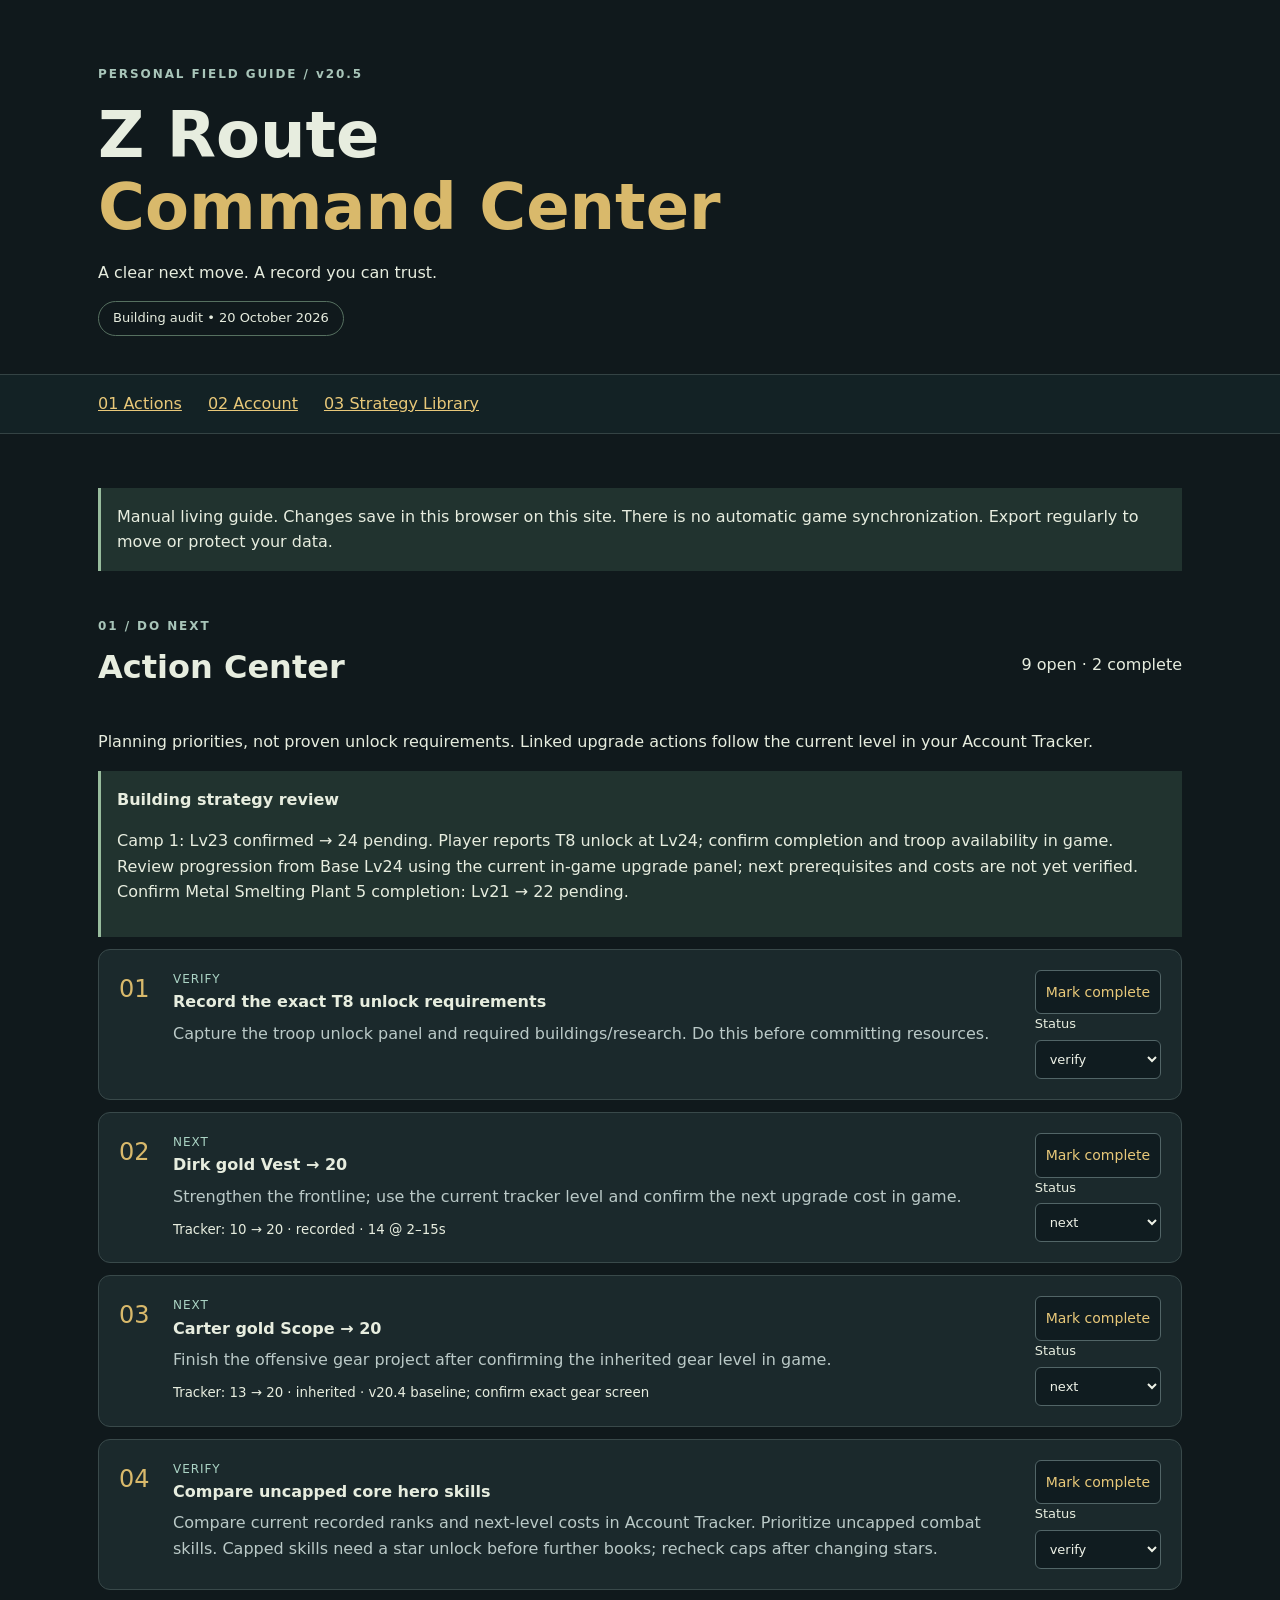
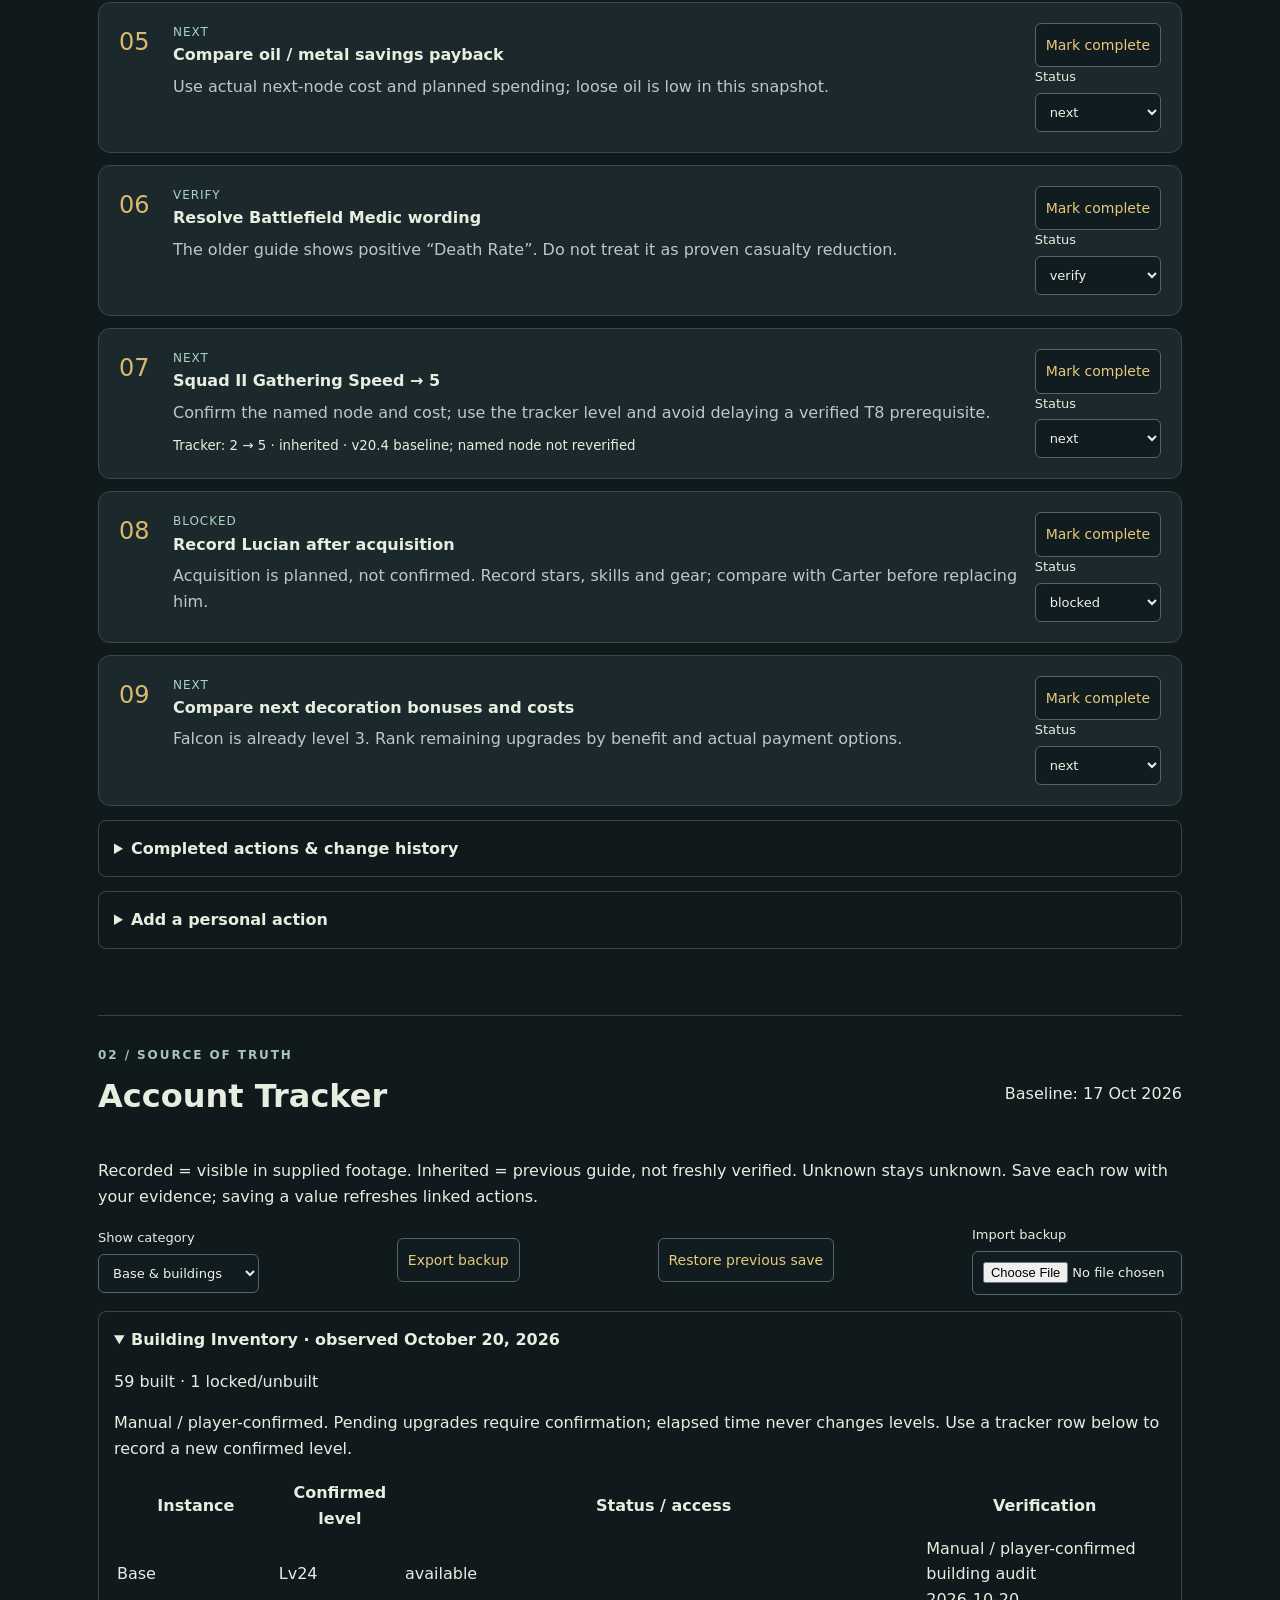
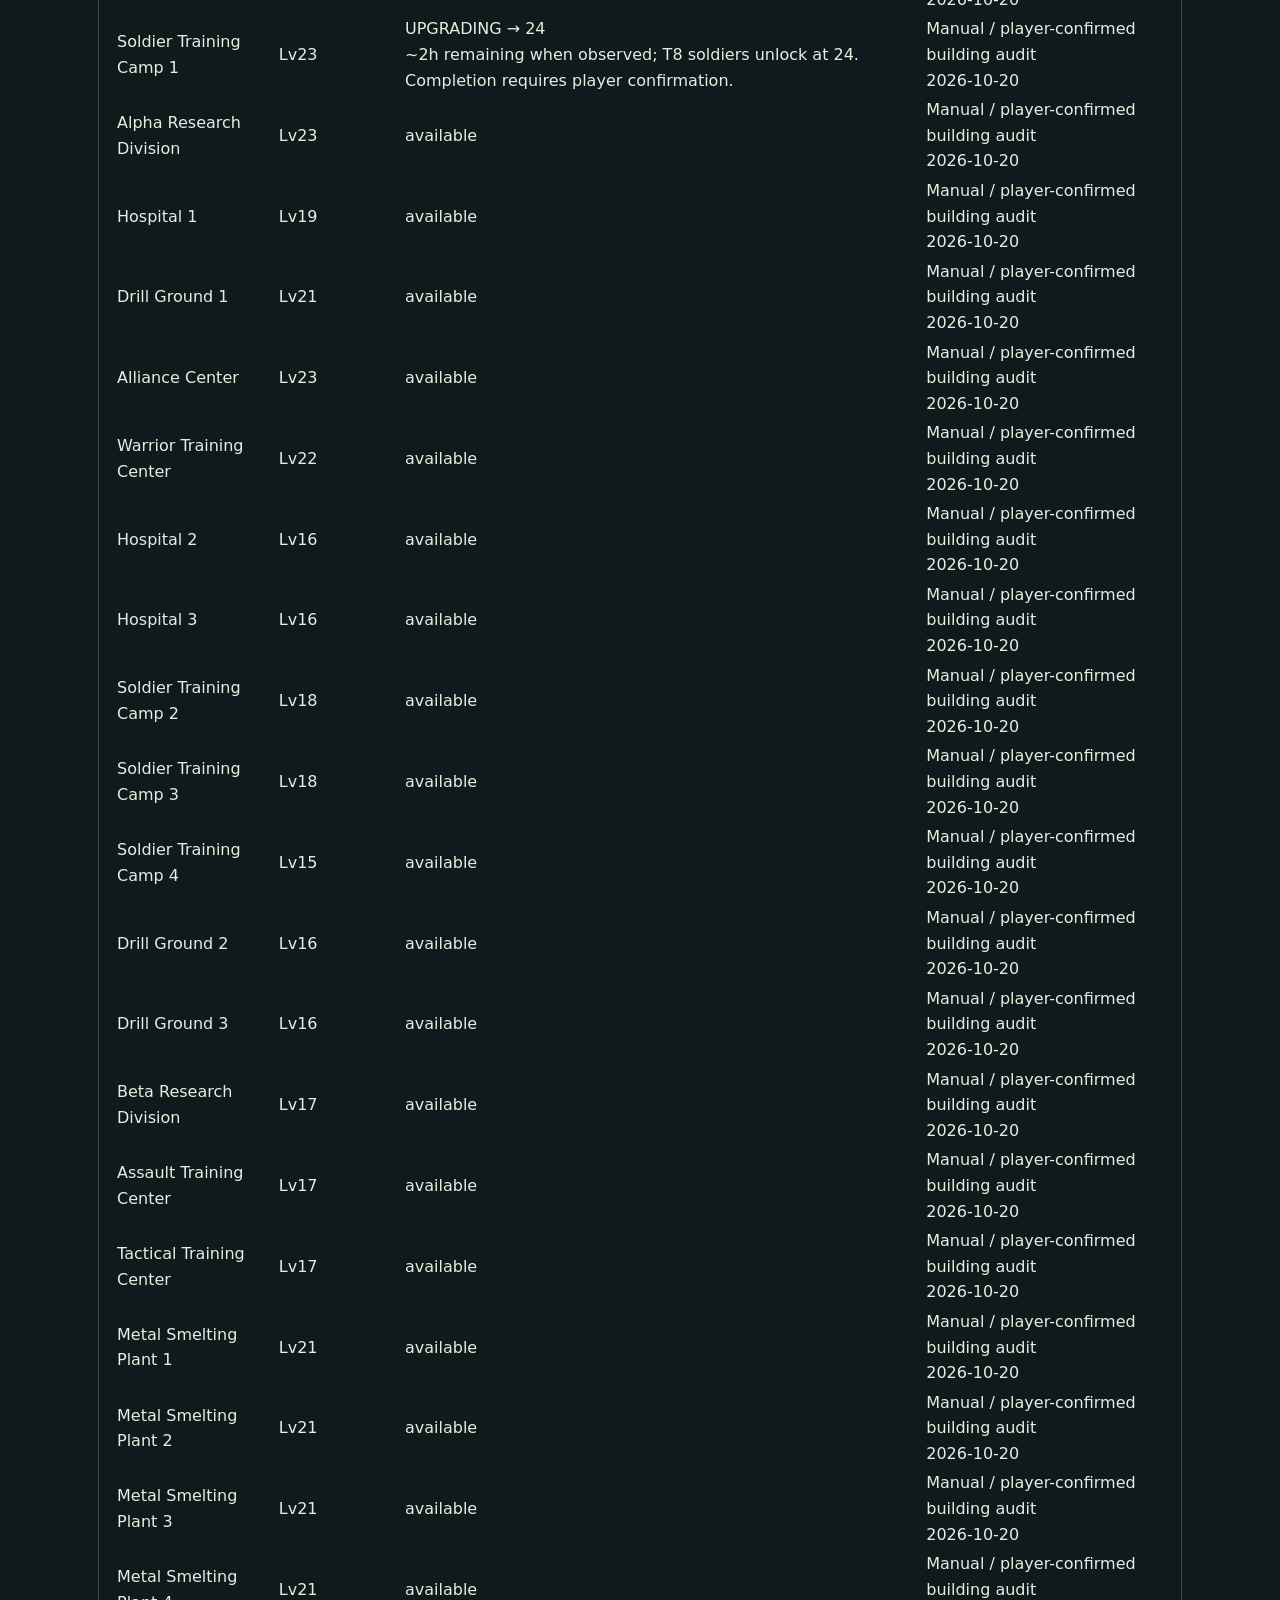
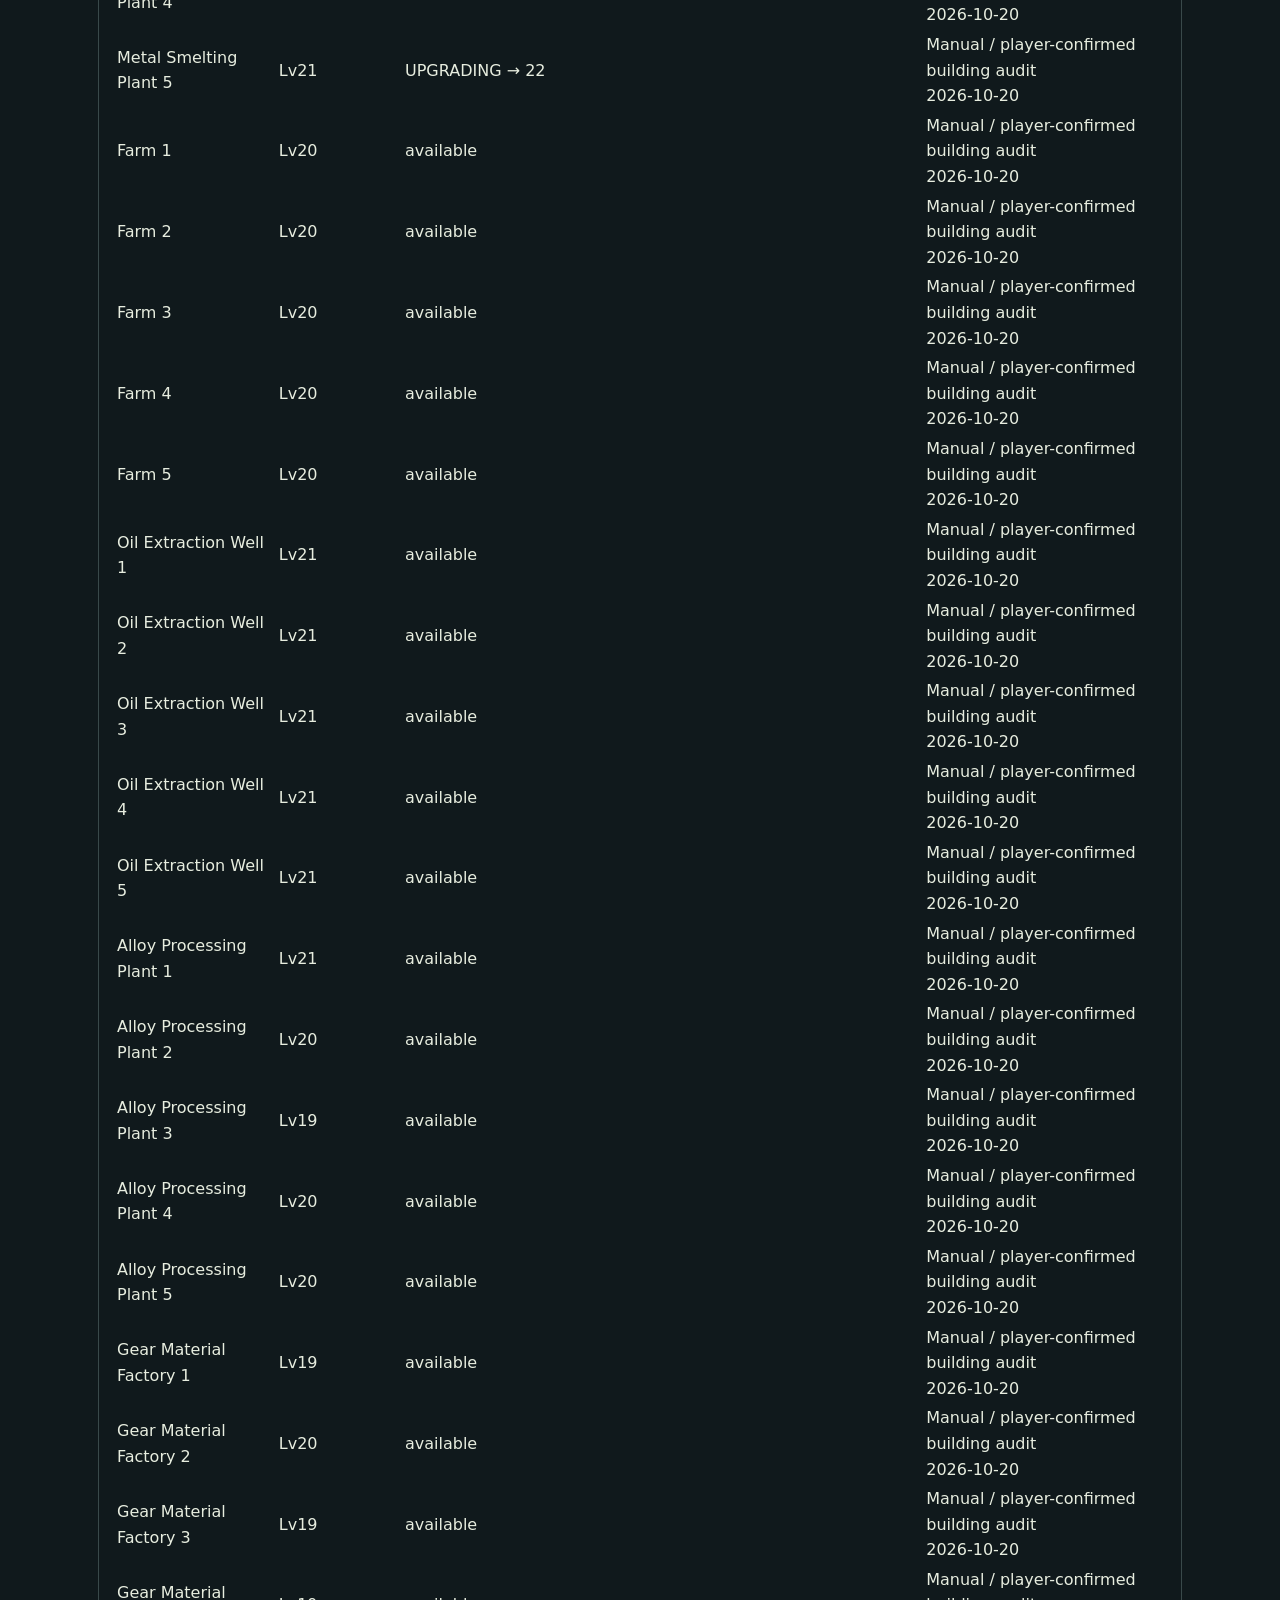
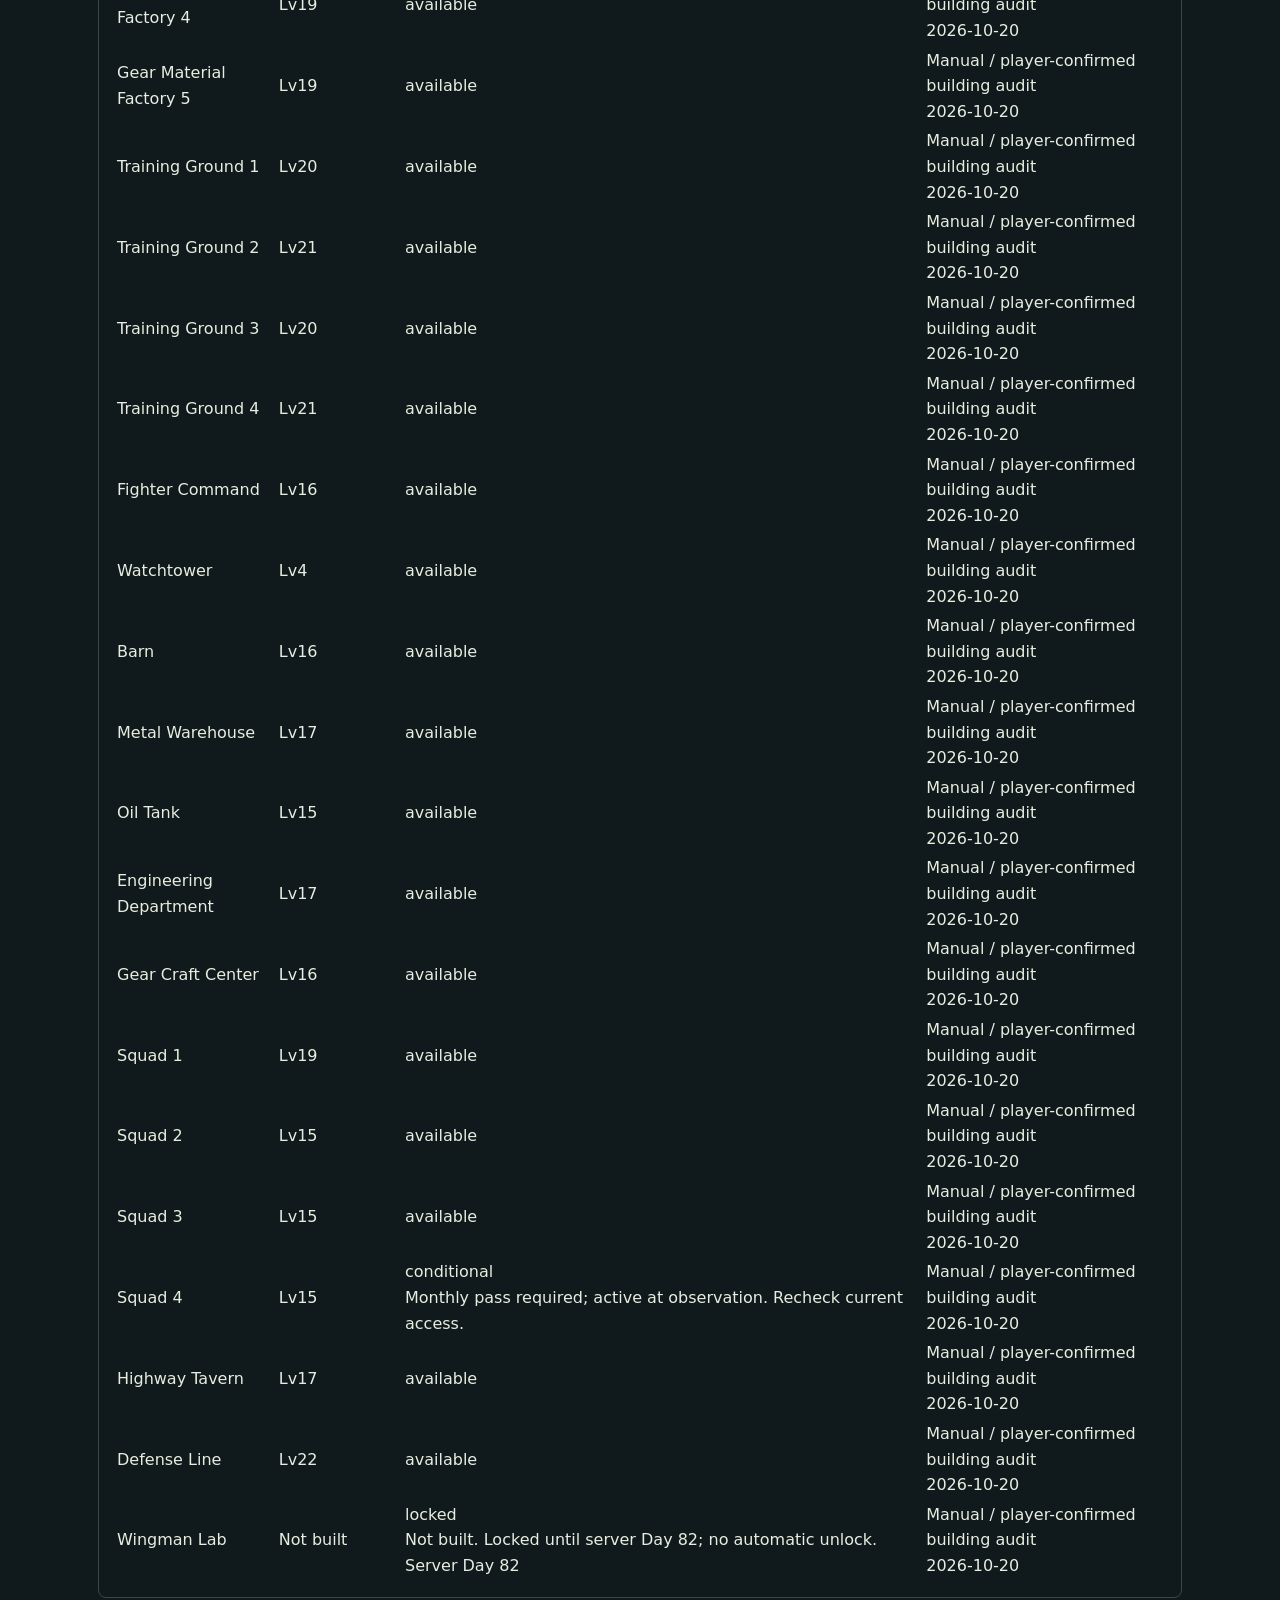
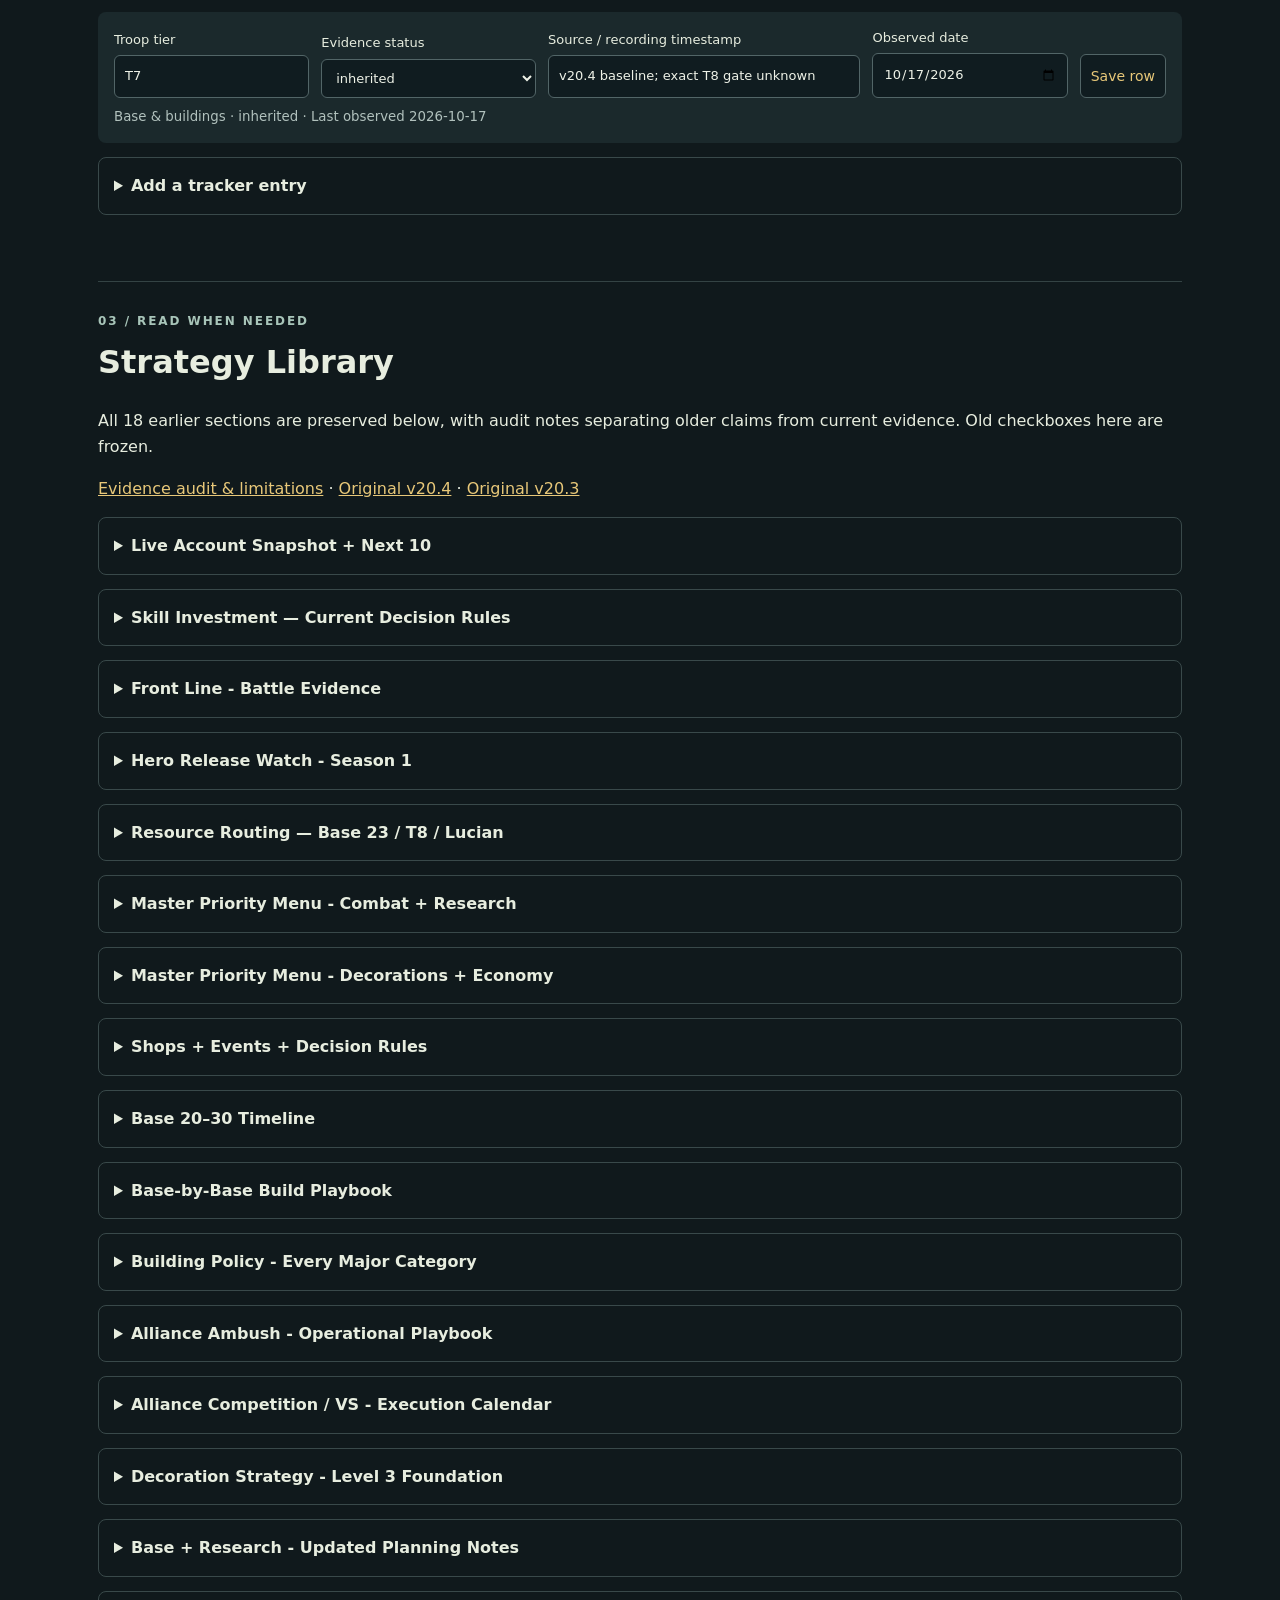
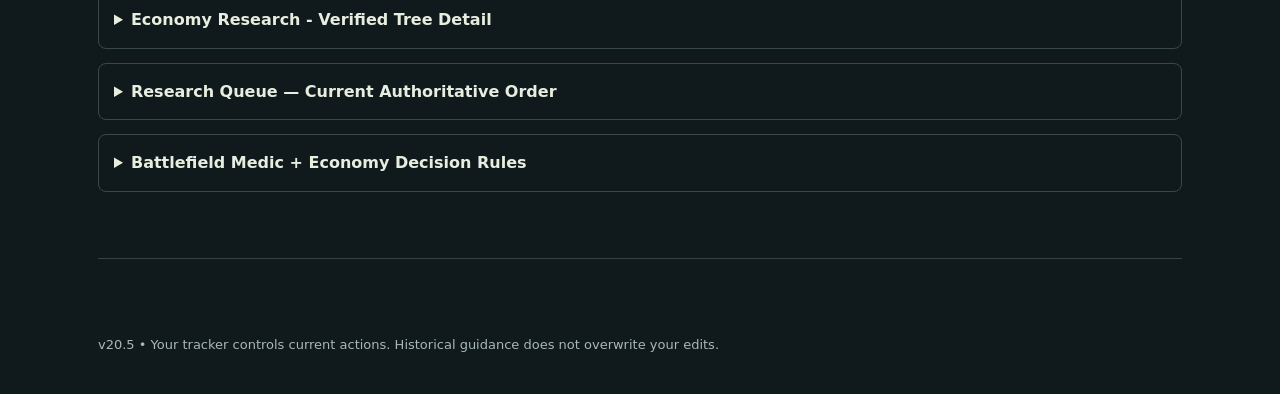
==== index.html @ 250006b6 "Update player-confirmed building inventory for October 20" ====
<!doctype html><html lang="en"><head><meta charset="utf-8"><meta name="viewport" content="width=device-width, initial-scale=1"><title>Z Route • Living Guide v20.5</title><link rel="stylesheet" href="style.css"><script defer src="seed.js"></script><script defer src="buildings.js"></script><script defer src="app.js"></script></head><body><header><div class="eyebrow">PERSONAL FIELD GUIDE / v20.5</div><h1>Z Route <span>Command Center</span></h1><p>A clear next move. A record you can trust.</p><div class="badge">Building audit • 20 October 2026</div></header><nav><a href="#actions">01 Actions</a><a href="#tracker">02 Account</a><a href="#library">03 Strategy Library</a></nav><main><p class="notice">Manual living guide. Changes save in this browser on this site. There is no automatic game synchronization. Export regularly to move or protect your data.</p><p id="storageMessage" role="status"></p><section id="actions"><div class="section-head"><div><div class="eyebrow">01 / DO NEXT</div><h2>Action Center</h2></div><span id="counts"></span></div><p>Planning priorities, not proven unlock requirements. Linked upgrade actions follow the current level in your Account Tracker.</p><div id="buildingReviews" class="notice"></div><div id="actionList"></div><details><summary>Completed actions & change history</summary><div id="completed"></div><ol id="history"></ol></details><details><summary>Add a personal action</summary><form id="addTask"><label>Action <input name="title" required maxlength="160"></label><label>Why / next step <input name="why" required maxlength="800"></label><button>Add action</button></form></details></section><section id="tracker"><div class="section-head"><div><div class="eyebrow">02 / SOURCE OF TRUTH</div><h2>Account Tracker</h2></div><span id="lastSaved"></span></div><p>Recorded = visible in supplied footage. Inherited = previous guide, not freshly verified. Unknown stays unknown. Save each row with your evidence; saving a value refreshes linked actions.</p><div class="toolbar"><label>Show category <select id="groupFilter"><option selected>Base &amp; buildings</option><option value="">All categories</option></select></label><button id="export">Export backup</button><button id="undo">Restore previous save</button><label class="file">Import backup<input id="import" type="file" accept="application/json,.json"></label></div><p id="transferMessage" role="status"></p><div id="importPreview" hidden></div><details open><summary>Building Inventory · observed October 20, 2026</summary><p id="buildingCount"></p><p>Manual / player-confirmed. Pending upgrades require confirmation; elapsed time never changes levels. Use a tracker row below to record a new confirmed level.</p><div style="overflow-x:auto"><table><thead><tr><th>Instance</th><th>Confirmed level</th><th>Status / access</th><th>Verification</th></tr></thead><tbody id="buildingRows"></tbody></table></div></details><div id="fields"></div><details><summary>Add a tracker entry</summary><form id="addField"><label>Name<input name="label" required maxlength="160"></label><label>Category<input name="group" required maxlength="80"></label><label>Value<input name="value" required maxlength="500"></label><label>Evidence<input name="source" required maxlength="500"></label><button>Add entry</button></form></details></section><section id="library"><div class="eyebrow">03 / READ WHEN NEEDED</div><h2>Strategy Library</h2><p>All 18 earlier sections are preserved below, with audit notes separating older claims from current evidence. Old checkboxes here are frozen.</p><p><a href="AUDIT.md">Evidence audit & limitations</a> · <a href="index_v20_4.html">Original v20.4</a> · <a href="index_v20_3.html">Original v20.3</a></p><details id="c1"><summary>Live Account Snapshot + Next 10</summary><p class="audit"><b>v20.5 audit:</b> Replace duplicated account values and Top 10 with the tracker and derived action queue above. Inherited values are labeled separately from footage.</p><div class="historical"><p><b>Historical v20.4 content — frozen reference. Current actions and account values above take precedence.</b></p><h2><span class="ico" style="--ic:#55A9E3">A</span><span>Live Account Snapshot + Next 10</span></h2><p class="subtitle">Personal account — October 17, 2026. This is the current authoritative action queue; older reference sections remain available below.</p>
<div class="fresh"><h3>Current strategy</h3><p><strong>Primary objective:</strong> move from Base 23 / T7 toward T8 efficiently, without sacrificing frontline strength or draining oil on low-return upgrades. <strong>Lucian:</strong> acquisition planned; do not assume he replaces Carter until tested.</p><p><span class="state">✓ Account-confirmed</span>   <span class="state wait">◇ Strategic target</span>   <span class="state check">? Verify in game</span></p></div>
<table class="v204-table"><tr><th>Area</th><th>Current baseline</th></tr><tr><td>Base / troops</td><td>Base 23 • T7, T8 target</td></tr><tr><td>Buildings</td><td>Soldier Camp 21 → 22 underway • Alpha 22 → 23 next • Alliance 22 • Warrior 22 • Hospital 16</td></tr><tr><td>Formation</td><td>Front: Arnold + Dirk • Rear: Nora + Carter + Monroe</td></tr><tr><td>Squad 1</td><td>7,915,488 displayed power in formation recording (not a fixed combat outcome)</td></tr><tr><td>Research</td><td>Economy 93% • Squad I 96% • Squad II 10% • Super Soldiers 7% (recording snapshots)</td></tr><tr><td>Scarcity</td><td>Oil comparatively low in inventory recording; unopened packs not counted</td></tr></table>
<h3>Top 10 — active action checklist</h3><p class="small-note">Check items as you complete them. Your checkmarks are saved in this browser. These are planning priorities, not proven game requirements.</p><ul class="tasklist"><li><label><input data-task="v204-1" type="checkbox"/><strong>Finish Soldier Training Camp 21 → 22</strong></label><span class="desc">Already in progress. Then inspect its T8 troop unlock panel; record exact Base, building, and research requirements before committing RSS.</span></li><li><label><input data-task="v204-2" type="checkbox"/><strong>Verify and map the T8 unlock path</strong></label><span class="desc">T7 currently. Do not assume a required camp or Base level until confirmed in-game. Prioritize mandatory prerequisites over optional buildings.</span></li><li><label><input data-task="v204-3" type="checkbox"/><strong>Alpha Research Division 22 → 23</strong></label><span class="desc">Your next stated building target. Confirm whether this is a Base 24 gate or primarily research capacity.</span></li><li><label><input data-task="v204-4" type="checkbox"/><strong>Finish Dirk’s gold Vest 10 → 20</strong></label><span class="desc">Last screenshot: Vest 10, Helmet 20. Confirm current Vest level before spending.</span></li><li><label><input data-task="v204-5" type="checkbox"/><strong>Carter’s gold Scope 13 → 20</strong></label><span class="desc">Rifle 20 is complete. Seven Scope levels remain as of your latest update.</span></li><li><label><input data-task="v204-6" type="checkbox"/><strong>Target oil and metal cost reductions with positive payback</strong></label><span class="desc">Compare the exact next-node costs and projected savings across your planned buildings and research. Oil was the lowest loose-resource balance in the recent recording.</span></li><li><label><input data-task="v204-7" type="checkbox"/><strong>Advance Battlefield Medic</strong></label><span class="desc">Check actual reduction in deaths and prerequisites; coordinate with Hospital 16 capacity and healing supplies.</span></li><li><label><input data-task="v204-8" type="checkbox"/><strong>Squad II Gathering Speed 2/5 → 5/5</strong></label><span class="desc">Three remaining levels. Use a spare research slot if it does not delay a critical T8 prerequisite.</span></li><li><label><input data-task="v204-9" type="checkbox"/><strong>Develop Lucian after acquisition</strong></label><span class="desc">Acquire Lucian, record star level/skills/gear, test versus Carter before replacing a proven Squad 1 hero. Reserve premium offensive gear materials until evaluated.</span></li><li><label><input data-task="v204-10" type="checkbox"/><strong>Continue Soldier / Super Soldiers and Warrior Hero research</strong></label><span class="desc">Focus on combat-value nodes with clear benefits; Squad I is approximately 96% complete and Super Soldiers approximately 7% per recording.</span></li></ul><h3>Completed milestones — removed from active queue</h3><p>✓ Nora gold Rifle 20 + Scope 20. ✓ Carter gold Rifle 20. ✓ Arnold gold Helmet 20 + Vest 20. ✓ Monroe gold Rifle 30 + Scope 20. ✓ Dirk gold Helmet 20. ✓ Wasteland Falcon decoration level 3. ✓ Vince acquired. ✓ Primary five-hero formation confirmed.</p><p class="small-note">Outstanding verification: Dirk's current Vest level; exact T8 prerequisites; Lucian acquisition details; whether new hero/skill screens change spending priorities.</p></div></details><details id="c2"><summary>Skill Investment — Current Decision Rules</summary><p class="audit"><b>v20.5 audit:</b> 20 @ 0–20s confirms Arnold Shotgun 16/20, Field Support 18/20, Shield 20/20 capped; Monroe auto attack 13/20, Reinforcement 20/20 capped, Scout 11/20. Dirk skills 10/10 capped; Carter shown skills capped. Nora Crossbow 19/30 in 15 @ 38s. Untranscribed ranks remain unknown.</p><div class="historical"><p><b>Historical v20.4 content — frozen reference. Current actions and account values above take precedence.</b></p><h2><span class="ico" style="--ic:#E5B64C">S</span><span>Skill Investment — Current Decision Rules</span></h2><p class="subtitle">Prioritize verified high-impact skills; no fabricated skill-book budgets.</p><div class="fresh"><h3>Recommended order of evaluation</h3><p><strong>1. Arnold protection:</strong> check Field Support and Tactical Shield levels and their actual next-rank benefits. <strong>2. Monroe damage:</strong> compare Strong Reinforcement with auto-attack rank benefits. <strong>3. Nora:</strong> prioritize combat-relevant skills, not conditional gathering-only effects for PvP. <strong>4. Dirk and Carter:</strong> avoid spending on skills capped by current star levels. <strong>5. Lucian:</strong> defer significant books until acquisition and skill unlocks are known.</p></div><p><span class="state check">? Verify</span> Exact current ranks of all four skills on each hero. Previous skill queue values may be stale. If a skill says max level reached, do not keep it on the spending list.</p></div></details><details id="c3"><summary>Front Line - Battle Evidence</summary><p class="audit"><b>v20.5 audit:</b> 17 contains multiple reports and different opponents. Preserve historical damage totals as examples only; five matching types show +20% HP/ATK/DEF in report 17 @ 18s.</p><div class="historical"><p><b>Historical v20.4 content — frozen reference. Current actions and account values above take precedence.</b></p><h2><span class="ico" style="--ic:#E6655D">B</span><span>Front Line - Battle Evidence</span></h2><p class="legacy"><strong>Reference / historical planning:</strong> This section is retained from v20.3 for context. Any old levels, Top 10 ranks, shard routes, dates or costs are superseded by the v20.4 Account Snapshot and Resource Routing above. Verify mechanics and costs in game before spending.</p><p class="subtitle">Actual battle performance beats displayed hero power or rarity.</p><div class="cards"><div class="card" style="--accent:#E6655D"><h3>Monroe</h3><p>1.5M dealt / 87.5K taken. Second carry; now leading damage with the heaviest offensive UR gear.</p></div><div class="card" style="--accent:#E6655D"><h3>Nora</h3><p>1.2M dealt / 56.1K taken. Proven carry; exceptional output relative to lower gear investment.</p></div><div class="card" style="--accent:#E6655D"><h3>Arnold</h3><p>560K dealt / 432K taken. Locked defensive core; strong damage while protecting the squad.</p></div><div class="card" style="--accent:#E6655D"><h3>Carter</h3><p>425K dealt / 176K taken. Useful support + credible back-row output. Keep him; 4 star remains worthwhile.</p></div><div class="card" style="--accent:#E6655D"><h3>Dirk</h3><p>301K dealt / 507K taken. Most damage absorbed. Judge him as tank/team-defense, not DPS.</p></div></div><div class="callout"><strong>Confirmed lineup mechanic:</strong> 5 heroes of the same type = +20% HP, ATK and DEF in battle. A non-Warrior replacement must beat the outgoing hero AND compensate for losing the full five-type bonus.</div><div class="cards"><div class="card" style="--accent:#E6655D"><h3>Arnold - LOCKED</h3><p>Primary tank + team mitigation + meaningful damage.</p></div><div class="card" style="--accent:#E6655D"><h3>Nora - LOCKED</h3><p>Carry. Keep SSR shards flowing to 5 star.</p></div><div class="card" style="--accent:#E6655D"><h3>Monroe - LOCKED</h3><p>Second carry. First UR 4-star target.</p></div><div class="card" style="--accent:#E6655D"><h3>Carter - KEEP</h3><p>Support/amplifier with enough personal output to justify his slot.</p></div><div class="card" style="--accent:#E6655D"><h3>Dirk - KEEP / FUTURE TEST SLOT</h3><p>Most replaceable eventually, but latest report proves his tank role is real.</p></div></div></div></details><details id="c4"><summary>Hero Release Watch - Season 1</summary><p class="audit"><b>v20.5 audit:</b> Vince is acquired (14 @ 29s). Lucian acquisition and Monument mappings are not confirmed by these recordings; retain release dates as historical planning.</p><div class="historical"><p><b>Historical v20.4 content — frozen reference. Current actions and account values above take precedence.</b></p><h2><span class="ico" style="--ic:#9368C9">H</span><span>Hero Release Watch - Season 1</span></h2><p class="legacy"><strong>Reference / historical planning:</strong> This section is retained from v20.3 for context. Any old levels, Top 10 ranks, shard routes, dates or costs are superseded by the v20.4 Account Snapshot and Resource Routing above. Verify mechanics and costs in game before spending.</p><p class="subtitle">Confirmed information separated from event labels not yet mapped to hero names.</p><div class="cards"><div class="card" style="--accent:#9368C9"><h3>Vince / Iron General</h3><p>UR / Assault / frontline tank. Heavy Machine Gun max 412.55% ATK Physical DMG, CD 1.45s. Glaring Taunt: taunts 4 front-row enemies and reduces ATK by 16.8% for 8s. Mountain Ranger: incoming damage -30.3%. Doomsday Judgment: +20% ATK/DEF/HP and +10% skill cooldown speed.</p></div><div class="card" style="--accent:#9368C9"><h3>Verdict</h3><p>Strong hero, poor current fit. PASS on universal UR shards because Assault breaks the 5-Warrior bonus.</p></div></div><h3 class="bar">Release watch</h3><div class="cards"><div class="card" style="--accent:#9368C9"><h3>Oct 18 / Day 57 - Lightning Vanguard</h3><p>Hero mapping not confirmed. Do not infer class/type from the Monument name.</p></div><div class="card" style="--accent:#9368C9"><h3>Oct 25 / Day 64 - Glory Warrior</h3><p>Hero mapping not confirmed. Earlier assumption that the name means Warrior is withdrawn.</p></div><div class="card" style="--accent:#9368C9"><h3>Nov 1 / Day 71 - Wild Phantom</h3><p>Hero mapping not confirmed.</p></div><div class="card" style="--accent:#9368C9"><h3>Nov 12 / Day 82 - Upgrade Fighter</h3><p>Fighter-system milestone; preserve relevant premium Fighter resources.</p></div><div class="card" style="--accent:#9368C9"><h3>Nov 15 / Day 85 - Angel of Conviction</h3><p>Hero mapping not confirmed.</p></div><div class="card" style="--accent:#9368C9"><h3>Nov 29 / Day 99 - Nicole / Explosive Sweetheart</h3><p>Nicole is a known UR Assault backline DPS candidate; wait for in-game mapping confirmation.</p></div></div><div class="callout"><strong>Decision rule:</strong> Warrior candidate = compare directly with the current hero. Non-Warrior candidate = must be substantially better because replacing one Warrior sacrifices the confirmed +20% HP/ATK/DEF five-type bonus.</div></div></details><details id="c5"><summary>Resource Routing — Base 23 / T8 / Lucian</summary><p class="audit"><b>v20.5 audit:</b> Gear and resource state now lives in the tracker. Loose balances in 19 exclude packs. Dirk Vest 10 is visible in 14/15. Carter Scope 13 is inherited pending exact gear verification.</p><div class="historical"><p><b>Historical v20.4 content — frozen reference. Current actions and account values above take precedence.</b></p><h2><span class="ico" style="--ic:#58B879">R</span><span>Resource Routing — Base 23 / T8 / Lucian</span></h2><p class="subtitle">Protect scarce resources for unlocks and meaningful combat improvements.</p><ol class="priority"><li><div><strong>Construction RSS → mandatory T8 path</strong><p>Soldier Camp current upgrade, Alpha Research 23, and any verified Base 24 or T8 prerequisites. Confirm exact costs in-game.</p></div></li><li><div><strong>Research RSS → high-payback oil/metal savings and Battlefield Medic</strong><p>Use expected remaining upgrades to judge payback; don't max cost reductions solely for completion percentage.</p></div></li><li><div><strong>Gear upgrade materials → Dirk Vest and Carter Scope</strong><p>Finish existing gold equipment before new defensive crafting for Monroe. Nora 20/20 and Carter Rifle 20 are completed.</p></div></li><li><div><strong>New gold crafting / universal shards → preserve flexibility for Lucian</strong><p>Acquire and evaluate Lucian first. Don't automatically transfer gear or prioritize star ranks without actual skill and shard costs.</p></div></li><li><div><strong>Healing / training speedups → T8 transition and PvP readiness</strong><p>Hospital level 16 and Battlefield Medic are related but separate investments. Save flexible resource packs until a specific upgrade is ready.</p></div></li></ol><h3>Current gear map</h3><table class="v204-table"><tr><th>Hero</th><th>Gold pieces</th><th>Next</th></tr><tr><td>Arnold</td><td>Helmet 20 • Vest 20</td><td>Maintain frontline</td></tr><tr><td>Dirk</td><td>Helmet 20 • Vest 10 last confirmed</td><td>Vest → 20</td></tr><tr><td>Monroe</td><td>Rifle 30 • Scope 20</td><td>Maintain offense</td></tr><tr><td>Nora</td><td>Rifle 20 • Scope 20</td><td>Complete; defer further promotion decision</td></tr><tr><td>Carter</td><td>Rifle 20 • Scope 13</td><td>Scope → 20</td></tr></table></div></details><details id="c6"><summary>Master Priority Menu - Combat + Research</summary><p class="audit"><b>v20.5 audit:</b> Historical priority menu has obsolete completed gear and skill targets. Use Action Center; this entire menu is retained for context only.</p><div class="historical"><p><b>Historical v20.4 content — frozen reference. Current actions and account values above take precedence.</b></p><h2><span class="ico" style="--ic:#E68448">G</span><span>Master Priority Menu - Combat + Research</span></h2><p class="legacy"><strong>Reference / historical planning:</strong> This section is retained from v20.3 for context. Any old levels, Top 10 ranks, shard routes, dates or costs are superseded by the v20.4 Account Snapshot and Resource Routing above. Verify mechanics and costs in game before spending.</p><p class="subtitle">The full strategy menu, preserved and updated.</p><h3 class="bar">Hero / skill / gear</h3><ol class="priority" start="1"><li style="--accent:#E68448"><div><strong>Dirk UR Helmet Lv2 -&gt; Lv10</strong><p>Finish current defensive project; latest battle: Dirk absorbed 507K hero damage.</p></div></li><li style="--accent:#E68448"><div><strong>Craft Dirk UR Vest -&gt; Lv10</strong><p>Complete Dirk’s first UR defensive pair.</p></div></li><li style="--accent:#E68448"><div><strong>Nora UR Rifle Lv14 -&gt; Lv20</strong><p>Then return to offense; Nora dealt 1.2M in latest meaningful battle.</p></div></li><li style="--accent:#E68448"><div><strong>Monroe -&gt; 4 star</strong><p>First UR universal-shard target; do not divert universals to Vince.</p></div></li><li style="--accent:#E68448"><div><strong>Arnold Tactical Shield Lv18 -&gt; Lv20</strong><p>First Skill Book target.</p></div></li><li style="--accent:#E68448"><div><strong>Nora Max and Friends Lv15 -&gt; Lv20</strong><p>Second Skill Book target.</p></div></li><li style="--accent:#E68448"><div><strong>Nora Tactical Crossbow Lv17 -&gt; Lv20</strong><p>Third Skill Book target.</p></div></li><li style="--accent:#E68448"><div><strong>Arnold Field Support Lv16 -&gt; Lv20</strong><p>Fourth Skill Book target; current 4-star version applies to all allies.</p></div></li><li style="--accent:#E68448"><div><strong>Carter -&gt; 4 star</strong><p>Latest fight: 425K damage plus support; still worth the breakpoint.</p></div></li><li style="--accent:#E68448"><div><strong>Dirk -&gt; 4 star</strong><p>Tank/team-defense breakpoint while preserving 5-Warrior bonus.</p></div></li><li style="--accent:#E68448"><div><strong>Nora -&gt; 5 star</strong><p>All appropriate SSR shards to proven carry.</p></div></li><li style="--accent:#E68448"><div><strong>Arnold -&gt; 5 star</strong><p>After Monroe/Carter/Dirk 4-star UR breakpoints.</p></div></li><li style="--accent:#E68448"><div><strong>After 4 star: Carter Hawkeye</strong><p>Expected next 4-star skill priority; verify current skill screen before spend.</p></div></li><li style="--accent:#E68448"><div><strong>After 4 star: Dirk Iron Will</strong><p>Expected next tank/team-defense skill priority.</p></div></li><li style="--accent:#E68448"><div><strong>After 4 star: Monroe Strong Reinforcement</strong><p>Then Monroe Scout; re-rank after 4-star battle data.</p></div></li></ol><h3 class="bar">Research</h3><ol class="priority" start="16"><li style="--accent:#5BC6BD"><div><strong>Squad I Physical Damage I 4/5 -&gt; 5/5</strong><p>Direct Front Line combat value; finish the verified core node.</p></div></li><li style="--accent:#5BC6BD"><div><strong>Squad I Radiation Damage I 4/5 -&gt; 5/5</strong><p>Same: verified direct damage value.</p></div></li><li style="--accent:#5BC6BD"><div><strong>Unlock Squad 2 Gathering Speed II</strong><p>Permanent economic throughput; spend only the minimum prerequisites needed to reach it.</p></div></li><li style="--accent:#5BC6BD"><div><strong>Squad 2 Gathering Speed II -&gt; about Lv3</strong><p>Target +12% initially; reassess escalating cost before going deeper.</p></div></li><li style="--accent:#5BC6BD"><div><strong>Minimum Economy path toward Research Enhancement IV</strong><p>Promoted substantially. Advance required III/prerequisite nodes deliberately; do not complete the tree for percentage.</p></div></li><li style="--accent:#5BC6BD"><div><strong>Research Enhancement IV</strong><p>Major target once its exact effect is confirmed from the node description. Displayed ceiling: +21%.</p></div></li><li style="--accent:#5BC6BD"><div><strong>Minimum Economy path toward Quick Construction IV</strong><p>Second permanent-efficiency path. Minimize low-value prerequisite overinvestment.</p></div></li><li style="--accent:#5BC6BD"><div><strong>Quick Construction IV</strong><p>Major target once its exact effect is confirmed. Displayed ceiling: +10.5%.</p></div></li><li style="--accent:#5BC6BD"><div><strong>Soldier ATK-like 2/5 -&gt; 3/5</strong><p>Still valuable, but now sits behind the promoted permanent-efficiency path.</p></div></li><li style="--accent:#5BC6BD"><div><strong>Soldier DEF-like 2/5 -&gt; 3/5</strong><p>Follow Soldier ATK.</p></div></li><li style="--accent:#5BC6BD"><div><strong>Super Soldiers Enhanced ATK I 2/10 -&gt; 4/10</strong><p>Selective direct-combat investment; do not chase tree completion.</p></div></li><li style="--accent:#5BC6BD"><div><strong>Take verified Building / Research resource-cost nodes when high ROI</strong><p>Permanent RSS savings can jump the queue when the exact effect and cost are verified.</p></div></li><li style="--accent:#5BC6BD"><div><strong>Cheap Full Development / Economy efficiency only</strong><p>Take verified high-ROI speed/cost levels; do not chase completion percentage.</p></div></li><li style="--accent:#5BC6BD"><div><strong>Park deep Collection II / III</strong><p>Current marginal gathering gains are weak relative to RSS cost.</p></div></li><li style="--accent:#5BC6BD"><div><strong>Park Alliance Competition scoring-only nodes</strong><p>Functional nodes are complete; remaining scoring nodes wait unless a reward threshold justifies them.</p></div></li></ol></div></details><details id="c7"><summary>Master Priority Menu - Decorations + Economy</summary><p class="audit"><b>v20.5 audit:</b> Reference economics and decoration policy remain conditional. Record actual next-node costs; no measured payback demonstrated by these clips.</p><div class="historical"><p><b>Historical v20.4 content — frozen reference. Current actions and account values above take precedence.</b></p><h2><span class="ico" style="--ic:#9368C9">D</span><span>Master Priority Menu - Decorations + Economy</span></h2><p class="legacy"><strong>Reference / historical planning:</strong> This section is retained from v20.3 for context. Any old levels, Top 10 ranks, shard routes, dates or costs are superseded by the v20.4 Account Snapshot and Resource Routing above. Verify mechanics and costs in game before spending.</p><p class="subtitle">Specific decoration pieces can substitute for universal vouchers; preserve flexible resources.</p><h3 class="bar">Decorations</h3><ol class="priority" start="29"><li style="--accent:#9368C9"><div><strong>Statue of Liberty Lv2 -&gt; Lv3</strong><p>#1 next combat decoration: +400 ATK and +1% Crit Damage from Lv2 to Lv3.</p></div></li><li style="--accent:#9368C9"><div><strong>Merry-Go-Round Lv2 -&gt; Lv3</strong><p>Next cheaper combat decoration: +240 ATK +24 DEF.</p></div></li><li style="--accent:#9368C9"><div><strong>Investigate Gold Lion Lv2 -&gt; Lv3</strong><p>Potential all-Warrior fit; verify exact targeting/mechanic before elevating.</p></div></li><li style="--accent:#9368C9"><div><strong>Leave Wasteland Falcon at Lv3</strong><p>Already +714 Hero ATK. Do not push Lv4 with universal vouchers yet.</p></div></li><li style="--accent:#9368C9"><div><strong>Tesla Tower - utility track</strong><p>Building speed is a strong compounding account benefit.</p></div></li><li style="--accent:#9368C9"><div><strong>Merit Special Vehicle - utility track</strong><p>Recurring Special Ops queue / mystery-box utility; valuable outside combat.</p></div></li><li style="--accent:#9368C9"><div><strong>Preserve universal Decoration Vouchers</strong><p>Use specific pieces first when they target a decoration we actually want.</p></div></li></ol><h3 class="bar">Survivors + economy</h3><ol class="priority" start="36"><li style="--accent:#58B879"><div><strong>Fill / improve weak Survivor assignments</strong><p>227/383 collected; Farm has shown an empty slot. Prioritize permanent assignment gains.</p></div></li><li style="--accent:#58B879"><div><strong>Buy good Survivor tickets with renewable currency</strong><p>High upside when they do not displace guaranteed scarce progression.</p></div></li><li style="--accent:#58B879"><div><strong>Keep flexible RSS chests unopened</strong><p>Open only for a specific planned Food/Metal/Oil bottleneck.</p></div></li><li style="--accent:#58B879"><div><strong>Keep every owned idle squad gathering</strong><p>Target current bottleneck; long continuous/overnight gathers.</p></div></li><li style="--accent:#58B879"><div><strong>Use Squad 2 as the economic squad</strong><p>Gathering Speed II is the prize; travel/load nodes are prerequisite-only unless needed.</p></div></li><li style="--accent:#58B879"><div><strong>Prioritize permanent cost reduction</strong><p>Building/research cost reduction is effectively resource production at late-game costs.</p></div></li><li style="--accent:#58B879"><div><strong>Resource producers are ROI-only</strong><p>Do not auto-match Base. Current Lv20 Food/Metal/Oil output is ~3.8M/day combined.</p></div></li><li style="--accent:#58B879"><div><strong>Monthly VIP 4th line = optional accelerator</strong><p>$25/month, not permanent. Evaluate whole VIP package; do not build strategy around it.</p></div></li><li style="--accent:#58B879"><div><strong>Avoid buying raw RSS</strong><p>Use alliance/events/radar/gathering/chests first; raw RSS purchases are last-resort.</p></div></li></ol><h3 class="bar">Troops</h3><ol class="priority" start="45"><li style="--accent:#E6655D"><div><strong>Build reserve toward 8K-10K</strong><p>4,500 emergency floor; ~9K preferred normal reserve; stop deliberate stockpiling near 10K.</p></div></li><li style="--accent:#E6655D"><div><strong>Time training speedups to scoring windows</strong><p>Train normally; burst speedups when VS / Mission Readiness rewards stack.</p></div></li></ol></div></details><details id="c8"><summary>Shops + Events + Decision Rules</summary><p class="audit"><b>v20.5 audit:</b> Recordings do not establish all shop prices or current event scoring. Verify in-game before spending; keep passive shop guidance here.</p><div class="historical"><p><b>Historical v20.4 content — frozen reference. Current actions and account values above take precedence.</b></p><h2><span class="ico" style="--ic:#E5B64C">$</span><span>Shops + Events + Decision Rules</span></h2><p class="legacy"><strong>Reference / historical planning:</strong> This section is retained from v20.3 for context. Any old levels, Top 10 ranks, shard routes, dates or costs are superseded by the v20.4 Account Snapshot and Resource Routing above. Verify mechanics and costs in game before spending.</p><p class="subtitle">Guaranteed scarce progression first; timing is an amplifier, not a reason to buy mediocre upgrades.</p><h3 class="bar">Shops / scarce conversion</h3><ol class="priority" start="47"><li style="--accent:#E5B64C"><div><strong>Honor -&gt; UR Gear Blueprints first</strong><p>Best known Honor conversion; do not make Honor a decoration-voucher currency.</p></div></li><li style="--accent:#E5B64C"><div><strong>Alliance -&gt; UR shards + useful speedups</strong><p>Maintain shield/teleport reserve; basic RSS only when truly blocked.</p></div></li><li style="--accent:#E5B64C"><div><strong>Aircrew -&gt; valuable specific decoration pieces</strong><p>After Falcon Lv3, favor useful specific pieces / rare progression over more Falcon.</p></div></li><li style="--accent:#E5B64C"><div><strong>Trial -&gt; decoration vouchers selectively</strong><p>Only after more irreplaceable items; universal vouchers remain flexible fallback.</p></div></li><li style="--accent:#E5B64C"><div><strong>Diamonds -&gt; preserve flexibility</strong><p>Do not aggressively buy 400-diamond random Survivor pulls or direct RSS.</p></div></li></ol><h3 class="bar">Events / releases</h3><ol class="priority" start="52"><li style="--accent:#9368C9"><div><strong>Inspect Monroe Exclusive Weapon system</strong><p>Season milestone already available; understand currency/cost before spending.</p></div></li><li style="--accent:#9368C9"><div><strong>Vince / Iron General = PASS for Front Line</strong><p>UR Assault frontline tank. Strong kit, but breaks confirmed 5-Warrior +20% bonus.</p></div></li><li style="--accent:#9368C9"><div><strong>Oct 18 - Lightning Vanguard</strong><p>Event/hero mapping not confirmed. Evaluate in-game card; do not infer type from name.</p></div></li><li style="--accent:#9368C9"><div><strong>Oct 25 - Glory Warrior</strong><p>Mapping not confirmed; earlier assumption that name means Warrior is withdrawn.</p></div></li><li style="--accent:#9368C9"><div><strong>Nov 1 - Wild Phantom</strong><p>Mapping not confirmed; evaluate actual rarity/type/role when revealed.</p></div></li><li style="--accent:#9368C9"><div><strong>Nov 12 - Upgrade Fighter</strong><p>Preserve relevant premium Fighter resources where practical.</p></div></li><li style="--accent:#9368C9"><div><strong>Nov 15 - Angel of Conviction</strong><p>Mapping not confirmed; keep resources flexible.</p></div></li><li style="--accent:#9368C9"><div><strong>Nov 29 - Nicole / Explosive Sweetheart</strong><p>Nicole is a known UR Assault backline candidate; wait for in-game mapping confirmation.</p></div></li></ol><h3 class="bar">Operating rules</h3><ol class="priority" start="60"><li style="--accent:#55A9E3"><div><strong>Stack wanted progress + VS + Mission Readiness</strong><p>Ideal triple dip; do not make a bad upgrade good just because it scores.</p></div></li><li style="--accent:#55A9E3"><div><strong>New Warrior candidate: compare directly</strong><p>Can replace a current hero without sacrificing the five-type bonus.</p></div></li><li style="--accent:#55A9E3"><div><strong>New non-Warrior candidate: very high hurdle</strong><p>Must outperform outgoing hero enough to compensate for losing +20% HP/ATK/DEF.</p></div></li><li style="--accent:#55A9E3"><div><strong>Optimize the account, not the highlighted number</strong><p>Power, research %, troop capacity and event score can all reward inefficient spending.</p></div></li><li style="--accent:#55A9E3"><div><strong>Keep flexible resources flexible</strong><p>Unopened RSS chests, universal vouchers and premium currencies preserve future optionality.</p></div></li></ol></div></details><details id="c9"><summary>Base 20–30 Timeline</summary><p class="audit"><b>v20.5 audit:</b> 16/19 show selected city buildings; they do not prove a complete city inventory. Tracker records visible levels without inferring every building.</p><div class="historical"><p><b>Historical v20.4 content — frozen reference. Current actions and account values above take precedence.</b></p><h2><span class="ico" style="--ic:#55A9E3">C</span><span>Base 20–30 Timeline</span></h2><p class="legacy"><strong>Reference / historical planning:</strong> This section is retained from v20.3 for context. Any old levels, Top 10 ranks, shard routes, dates or costs are superseded by the v20.4 Account Snapshot and Resource Routing above. Verify mechanics and costs in game before spending.</p><p class="subtitle">The visual building roadmap. Follow the gate for the next Base; do not level the city evenly.</p><div class="callout"><strong>Authority:</strong> this is the planning roadmap. Your live Base upgrade requirement screen wins if it disagrees with an older chart.</div><div class="timeline">
<div class="stage"><b>BASE 20</b><span class="now">NOW / FOUNDATION</span><p><strong>Build:</strong> Alpha 20 • Warrior TC 20 • Soldier Camp 20</p><p><strong>Prep:</strong> Drill Ground 21</p></div>
<div class="stage"><b>BASE 21</b><p><strong>Build:</strong> Alpha 21 • Warrior TC 21 • Drill Ground 21</p><p><strong>Prep:</strong> Alliance Center → 23</p></div>
<div class="stage"><b>BASE 22</b><p><strong>Gate:</strong> Alpha 21 + Drill Ground 21</p><p><strong>Build:</strong> Alpha 22 • Warrior TC 22 • Alliance Center path</p></div>
<div class="stage"><b>BASE 23</b><p><strong>Gate:</strong> Alpha 22 + Defense Line 22 <em>(newer HQ chart)</em></p><p><strong>Build:</strong> Alpha 23 • Warrior TC → 24 • Soldier Camp → 24</p></div>
<div class="stage milestone"><b>BASE 24</b><span>TROOP MILESTONE</span><p><strong>Gate:</strong> Alpha 23 + Alliance Center 23</p><p><strong>Build:</strong> Warrior TC 24 • Soldier Camp 24 (T8)</p></div>
<div class="stage"><b>BASE 25</b><p><strong>Gate:</strong> Alpha 24 + Training Center 24</p><p><strong>Build:</strong> Alpha 25 • Hospital 25 • Warrior TC as affordable</p></div>
<div class="stage"><b>BASE 26</b><p><strong>Gate:</strong> Alpha 25 + Hospital 25</p><p><strong>Build:</strong> Alpha 26 • Defense Line 26</p></div>
<div class="stage milestone"><b>BASE 27</b><span>TROOP MILESTONE</span><p><strong>Gate:</strong> Alpha 26 + Defense Line 26</p><p><strong>Build:</strong> Alpha 27 • Soldier Camp 27 (T9) • Warrior TC 27</p></div>
<div class="stage"><b>BASE 28</b><p><strong>Gate:</strong> Alpha 27 + Soldier Training Camp 27</p><p><strong>Build:</strong> Alpha 28 • Warrior TC 28 • start Drill Ground → 29</p></div>
<div class="stage"><b>BASE 29</b><p><strong>Gate:</strong> Alpha 28 + Training Center 28</p><p><strong>Build:</strong> Drill Ground 29 • Alpha → 29 • prep Base 30</p></div>
<div class="stage milestone"><b>BASE 30</b><span>END OF BLIND RUSH</span><p><strong>Gate:</strong> Alpha 29 + Drill Ground 29</p><p><strong>Then:</strong> Soldier Camp 30 (T10) • Warrior TC 30 • reassess entire city by ROI</p></div>
</div><div class="cards"><div class="card" style="--accent:#58B879"><h3>Keep near Base</h3><p>Alpha Research Division and Warrior Training Center. These are the compounding spine for progression and the all-Warrior Front Line.</p></div><div class="card" style="--accent:#9368C9"><h3>Milestone buildings</h3><p>Soldier Camp 20 → 24 → 27 → 30. Alliance Center 23. Hospital 25. Defense Line 26. Drill Ground 21 → 29.</p></div><div class="card" style="--accent:#777"><h3>Let these lag</h3><p>Tactical/Assault Training Centers, extra Drill Grounds/Hospitals, and resource producers without a good payback or prerequisite role.</p></div></div></div></details><details id="c10"><summary>Base-by-Base Build Playbook</summary><p class="audit"><b>v20.5 audit:</b> Base rush and T8 path remain conditional. 16 shows Camp 21 upgrade underway; exact T8 prerequisite panel not established.</p><div class="historical"><p><b>Historical v20.4 content — frozen reference. Current actions and account values above take precedence.</b></p><h2><span class="ico" style="--ic:#55A9E3">C</span><span>Base-by-Base Build Playbook</span></h2><p class="legacy"><strong>Reference / historical planning:</strong> This section is retained from v20.3 for context. Any old levels, Top 10 ranks, shard routes, dates or costs are superseded by the v20.4 Account Snapshot and Resource Routing above. Verify mechanics and costs in game before spending.</p><p class="subtitle">What to finish now, what to prepare next, and what should stay parked.</p><div class="tablewrap"><table><thead><tr><th>Base</th><th>Build now</th><th>Prep next</th><th>Skip / park</th></tr></thead><tbody><tr><td>20</td><td>Alpha 20; Warrior TC 20; Soldier Camp 20</td><td>Prepare Drill 21</td><td>Other TCs, extra capacity, optional catch-up</td></tr><tr><td>21</td><td>Alpha 21; Warrior TC 21; Drill #1 21</td><td>Alliance Center -&gt; 23</td><td>Hospital, Defense, resource catch-up</td></tr><tr><td>22</td><td>Alpha 22; Warrior TC 22; Alliance -&gt; 23</td><td>Warrior TC -&gt; 24</td><td>Drill stays 21; Hospital; Defense</td></tr><tr><td>23</td><td>Alpha 23; Warrior TC -&gt; 24</td><td>Soldier Camp -&gt; 24</td><td>Alliance stops 23; producers remain ROI-only</td></tr><tr><td>24</td><td>Warrior TC 24; Soldier Camp 24 (T8)</td><td>Alpha -&gt; 25; Hospital -&gt; 25</td><td>Almost all optional construction</td></tr><tr><td>25</td><td>Alpha 25; Hospital 25; Warrior TC if affordable</td><td>Defense Line -&gt; 26</td><td>Alliance 23; Drill 21; broad producer catch-up</td></tr><tr><td>26</td><td>Alpha 26; Defense Line 26; Warrior TC if affordable</td><td>Soldier Camp -&gt; 27</td><td>Hospital 25; Alliance 23; extra infrastructure</td></tr><tr><td>27</td><td>Alpha 27; Soldier Camp 27 (T9); Warrior TC 27</td><td>Alpha -&gt; 28; Drill begins path to 29</td><td>Defense 26; Hospital 25; optional city symmetry</td></tr><tr><td>28</td><td>Alpha 28; Warrior TC 28</td><td>Drill #1 -&gt; 29</td><td>Do not catch up the city</td></tr><tr><td>29</td><td>Drill #1 29; Alpha -&gt; 29</td><td>Base 30; Soldier Camp/Warrior TC -&gt; 30</td><td>Nearly all optional construction</td></tr><tr><td>30</td><td>Soldier Camp 30 (T10); Warrior TC 30</td><td>Reassess whole city by ROI</td><td>End the blind rush; catch up only where value is proven</td></tr></tbody></table></div></div></details><details id="c11"><summary>Building Policy - Every Major Category</summary><p class="audit"><b>v20.5 audit:</b> Preserve building policy as strategy. Upgrade prerequisites must come from the current in-game panel.</p><div class="historical"><p><b>Historical v20.4 content — frozen reference. Current actions and account values above take precedence.</b></p><h2><span class="ico" style="--ic:#55A9E3">C</span><span>Building Policy - Every Major Category</span></h2><p class="legacy"><strong>Reference / historical planning:</strong> This section is retained from v20.3 for context. Any old levels, Top 10 ranks, shard routes, dates or costs are superseded by the v20.4 Account Snapshot and Resource Routing above. Verify mechanics and costs in game before spending.</p><p class="subtitle">Use the policy, not city symmetry. A building earns RSS by gating progress, compounding power, unlocking a milestone, or paying back.</p><div class="cards"><div class="card" style="--accent:#55A9E3"><h3>KEEP NEAR BASE - Base</h3><p>Always push when prerequisites/RSS are ready.</p></div><div class="card" style="--accent:#55A9E3"><h3>KEEP NEAR BASE - Alpha Research Division</h3><p>Base -0/1. Recurring progression gate.</p></div><div class="card" style="--accent:#55A9E3"><h3>KEEP NEAR BASE - Warrior Training Center</h3><p>Near Base. It benefits the all-Warrior Front Line.</p></div><div class="card" style="--accent:#55A9E3"><h3>MILESTONE - Soldier Training Camp</h3><p>20 -&gt; 24 -&gt; 27 -&gt; 30 for the major troop-tier checkpoints.</p></div><div class="card" style="--accent:#55A9E3"><h3>MILESTONE - Other tech / research labs</h3><p>Upgrade when a meaningful research branch or feature unlocks; not for matching levels.</p></div><div class="card" style="--accent:#55A9E3"><h3>MILESTONE - Season / event structures</h3><p>Feature-driven only.</p></div><div class="card" style="--accent:#55A9E3"><h3>GATE - Alliance Center</h3><p>Reach 23 for the known Base path; then park unless a later unlock proves worthwhile.</p></div><div class="card" style="--accent:#55A9E3"><h3>GATE - Drill Ground #1</h3><p>21, then eventually 29. Extra capacity is not currently your bottleneck.</p></div><div class="card" style="--accent:#55A9E3"><h3>GATE - Hospital #1</h3><p>Reach 25; afterward upgrade only if wounded capacity becomes a real problem.</p></div><div class="card" style="--accent:#55A9E3"><h3>GATE - Defense Line</h3><p>Reach 26; otherwise prerequisite-driven.</p></div><div class="card" style="--accent:#55A9E3"><h3>ROI ONLY - Food / Metal / Oil producers</h3><p>Do NOT keep automatically at Base. Compare upgrade cost with incremental hourly output and payback.</p></div><div class="card" style="--accent:#55A9E3"><h3>ROI ONLY - Motel</h3><p>Upgrade for a verified survivor/recruitment unlock or strong measurable benefit, not city symmetry.</p></div><div class="card" style="--accent:#55A9E3"><h3>INTENTIONALLY LAG - Tactical / Assault Training Centers</h3><p>Park while the primary five-hero squad remains all Warrior.</p></div><div class="card" style="--accent:#55A9E3"><h3>INTENTIONALLY LAG - Extra Drill Grounds / Hospitals</h3><p>Park until actual troop or wounded capacity demands them.</p></div><div class="card" style="--accent:#55A9E3"><h3>INTENTIONALLY LAG - Low-value optional buildings</h3><p>Let them fall far behind if they do not unlock or compound something important.</p></div></div><div class="callout"><strong>Before optional construction:</strong><ul><li>Does it gate the next Base?</li><li>Does it unlock a major troop/research/hero milestone?</li><li>Does it materially improve the Front Line?</li><li>Will its economic gain repay the RSS soon enough?</li></ul>If all four answers are NO -&gt; PARK IT.</div></div></details><details id="c12"><summary>Alliance Ambush - Operational Playbook</summary><p class="audit"><b>v20.5 audit:</b> 18 shows world activity; it does not validate every ambush timing/reward claim. Keep as reference.</p><div class="historical"><p><b>Historical v20.4 content — frozen reference. Current actions and account values above take precedence.</b></p><h2><span class="ico" style="--ic:#E6655D">V</span><span>Alliance Ambush - Operational Playbook</span></h2><p class="legacy"><strong>Reference / historical planning:</strong> This section is retained from v20.3 for context. Any old levels, Top 10 ranks, shard routes, dates or costs are superseded by the v20.4 Account Snapshot and Resource Routing above. Verify mechanics and costs in game before spending.</p><p class="subtitle">New alliance intel added without removing the existing account strategy.</p><div class="callout"><strong>Latest safe launch = 3:00 + your march time.</strong> Every rally has a 3-minute preparation timer. If the hit lands after the event ends, it deals zero damage.</div><ol class="priority" start="1"><li style="--accent:#E6655D"><div><strong>Fill R4/R5 bonus rallies first</strong><p>Prioritize alliance-leader bonus rallies while there is enough time. Fill them quickly instead of letting several rallies sit half-empty.</p></div></li><li style="--accent:#E6655D"><div><strong>Relaunch immediately</strong><p>As soon as a march returns, resupply and get back into a rally. Ambush rewards repeated hits, not one large hit followed by idle time.</p></div></li><li style="--accent:#E6655D"><div><strong>Stay close to the Assembly Point</strong><p>Shorter march time means more completed hits and a later final safe-launch cutoff. Teleport closer when practical.</p></div></li><li style="--accent:#E6655D"><div><strong>Start at least 5 rallies and join at least 5</strong><p>Alliance guide personal quest checklist targets; then continue pushing total damage.</p></div></li></ol><div class="cards"><div class="card" style="--accent:#E5B64C"><h3>Test: scout a city before Ambush</h3><p>Community guide reports a +1% damage boost after scouting a city before the event. Cheap enough to test; exact +1% is not verified from an in-game stat screen.</p></div><div class="card" style="--accent:#E5B64C"><h3>Test: Zara for Ambush scoring</h3><p>Community veteran advice says Zara can raise Ambush score. Do not divert scarce Front Line resources solely on this claim; test with results first.</p></div></div></div></details><details id="c13"><summary>Alliance Competition / VS - Execution Calendar</summary><p class="audit"><b>v20.5 audit:</b> No complete current scoring calendar in these recordings. Treat day mappings as historical and verify current event UI.</p><div class="historical"><p><b>Historical v20.4 content — frozen reference. Current actions and account values above take precedence.</b></p><h2><span class="ico" style="--ic:#E68448">V</span><span>Alliance Competition / VS - Execution Calendar</span></h2><p class="legacy"><strong>Reference / historical planning:</strong> This section is retained from v20.3 for context. Any old levels, Top 10 ranks, shard routes, dates or costs are superseded by the v20.4 Account Snapshot and Resource Routing above. Verify mechanics and costs in game before spending.</p><p class="subtitle">Use timing to multiply upgrades you already want. Never make a bad upgrade good just because it scores.</p><div class="cards"><div class="card" style="--accent:#E68448"><h3>Day 1 - Radar</h3><p>Radar missions, stamina, Fighter progress. Bank completed Radar missions beforehand; send gathering squads before reset so returns can score.</p></div><div class="card" style="--accent:#E68448"><h3>Day 2 - Construction</h3><p>Base / Alpha / prerequisite buildings. Time large construction completions and speedups here; recruit Survivors if the current scoring screen awards it.</p></div><div class="card" style="--accent:#E68448"><h3>Day 3 - Research</h3><p>Physical/Radiation, Soldier, Super Soldiers, cost reduction. Complete wanted research and use research speedups; Radar may score again.</p></div><div class="card" style="--accent:#E68448"><h3>Day 4 - Hero</h3><p>Stars, Skill Books, Hero EXP, recruitment. Monroe/Carter/Dirk stars and Arnold/Nora skill queue belong here when waiting is practical.</p></div><div class="card" style="--accent:#E68448"><h3>Day 5 - Combat Readiness</h3><p>Construction + research + training. Best broad catch-up day; finish large wanted projects and use training speedups; Radar may score again.</p></div><div class="card" style="--accent:#E68448"><h3>Day 6 - Raid</h3><p>PvP, healing, troop combat. Do not manufacture losses for points; shield offline and protect troop reserve.</p></div><div class="card" style="--accent:#E68448"><h3>Sunday / Rest</h3><p>Prepare Monday. Finish and store Radar; stage long upgrades for coming windows.</p></div></div><h3 class="bar">Current high-value items mapped to days</h3><div class="cards"><div class="card" style="--accent:#E68448"><h3>Day 4</h3><p>Monroe -&gt; 4 star; Arnold Tactical Shield 18 -&gt; 20; Nora Max and Friends / Crossbow.</p></div><div class="card" style="--accent:#E68448"><h3>When gear spending scores</h3><p>Dirk Helmet / Vest upgrades; do not delay a critical combat upgrade excessively.</p></div><div class="card" style="--accent:#E68448"><h3>Day 3 or Day 5</h3><p>Squad I Physical + Radiation 5/5; prefer the day with better reward overlap.</p></div><div class="card" style="--accent:#E68448"><h3>Day 2 or Day 5</h3><p>Base / Alpha / gate buildings; start long timers early and collect/finish inside scoring.</p></div><div class="card" style="--accent:#E68448"><h3>Day 5</h3><p>Troop reserve toward 8K-10K; use training speedups here; routine training continues outside scoring.</p></div></div></div></details><details id="c14"><summary>Decoration Strategy - Level 3 Foundation</summary><p class="audit"><b>v20.5 audit:</b> 19 shows Falcon 3 and decoration gallery. Existing level-3 strategy is a recommendation, not a verified optimum. Individual bonus/cost comparisons remain open.</p><div class="historical"><p><b>Historical v20.4 content — frozen reference. Current actions and account values above take precedence.</b></p><h2><span class="ico" style="--ic:#9368C9">D</span><span>Decoration Strategy - Level 3 Foundation</span></h2><div class="fresh"><h3>October 17 decoration inventory</h3><p><strong>UR:</strong> 16 unlocked — Wasteland Falcon Lv3; Mini Golf Course, Triumphal Arch, Merry-Go-Round, Gold Lion, Gold Wolf, Arcade Memorial Wall, Clock Tower, Statue of Liberty, Merit Special Vehicle Lv2; Tesla Tower, Statue of Glory, Dinki, Gold Eagle, Golden Hoof, Chilled Champagne Lv1.</p><p><strong>SSR:</strong> Silver Lion, Silver Wolf, Silver Eagle, Hank Lv3; Air-Ground Synergy Lv2. Winter Reindeer, Steel Drummer, Wasteland Rock not unlocked.</p><p><strong>SR:</strong> Data Obelisk, Bronze Lion, Bronze Wolf, Bronze Eagle Lv2.</p><p><strong>Next action:</strong> Compare each decoration's next-level bonus and cost; do not automatically level every item or repeat completed Falcon Lv3.</p></div><p class="legacy"><strong>Reference / historical planning:</strong> This section is retained from v20.3 for context. Any old levels, Top 10 ranks, shard routes, dates or costs are superseded by the v20.4 Account Snapshot and Resource Routing above. Verify mechanics and costs in game before spending.</p><p class="subtitle">Build breadth to Level 3 before expensive Level 4/5 pushes.</p><ol class="priority" start="1"><li style="--accent:#9368C9"><div><strong>Statue of Liberty Lv2 -&gt; Lv3</strong><p>Immediate #1. Crit Damage is a top-tier combat effect and the Lv3 step also adds ATK.</p></div></li><li style="--accent:#9368C9"><div><strong>Merry-Go-Round Lv2 -&gt; Lv3</strong><p>Strong universal ATK/DEF gain and part of the Level 3 combat foundation.</p></div></li><li style="--accent:#9368C9"><div><strong>Other useful combat decorations below Lv3</strong><p>Bring meaningful universal combat decorations to Lv3 before concentrating scarce universal vouchers on Lv4/5.</p></div></li><li style="--accent:#9368C9"><div><strong>Gold Lion Lv2 -&gt; Lv3 - verify first</strong><p>Alliance graphic identifies Gold Lion as the Warrior-class HP decoration. Five-Warrior squad makes it especially relevant; confirm in-game wording/cost before universal-voucher spend.</p></div></li><li style="--accent:#9368C9"><div><strong>Falcon stays Lv3 for now</strong><p>Already +714 Hero ATK. It has reached the recommended foundation level; no need to chase Lv4 yet.</p></div></li><li style="--accent:#9368C9"><div><strong>Tesla Tower / Merit Special Vehicle</strong><p>Keep as utility tracks after the combat foundation unless the next level has exceptional ROI.</p></div></li></ol><div class="cards"><div class="card" style="--accent:#E5B64C"><h3>Resource rule</h3><p>Specific decoration items and universal vouchers are alternative payment paths. Use specific pieces on wanted decorations first and preserve universal vouchers for gaps / premium targets.</p></div><div class="card" style="--accent:#E5B64C"><h3>Do not over-concentrate</h3><p>Establish Lv3 across useful combat decorations first. Then push Lv4/Lv5 deliberately, prioritizing premium effects such as Crit Damage and future verified Damage Reduction / Skill Damage / March Size.</p></div></div></div></details><details id="c15"><summary>Base + Research - Updated Planning Notes</summary><p class="audit"><b>v20.5 audit:</b> Replace stale Squad I 89% / Super Soldiers 3% with recorded 96% / 7% (12 @ 43.5s). Tree percentage cannot establish specific node ranks.</p><div class="historical"><p><b>Historical v20.4 content — frozen reference. Current actions and account values above take precedence.</b></p><h2><span class="ico" style="--ic:#5BC6BD">T</span><span>Base + Research - Updated Planning Notes</span></h2><div class="fresh"><strong>Current research focus:</strong> cost reduction for metal/oil (check payback), Battlefield Medic, Squad II Gathering Speed 2/5 → 5/5, Warrior Hero items, Soldiers, Super Soldiers. Current percentages are recording snapshots, not guarantees that every node is complete.</div><p class="legacy"><strong>Reference / historical planning:</strong> This section is retained from v20.3 for context. Any old levels, Top 10 ranks, shard routes, dates or costs are superseded by the v20.4 Account Snapshot and Resource Routing above. Verify mechanics and costs in game before spending.</p><p class="subtitle">Alliance HQ chart refines planning; actual in-game prerequisite screen remains final authority.</p><div class="cards"><div class="card" style="--accent:#55A9E3"><h3>Controlled Base rush remains correct</h3><p>Keep Base and Alpha Research Division near the progression requirement. Upgrade the rotating second prerequisite when it becomes the gate; do not level the entire city evenly.</p></div><div class="card" style="--accent:#55A9E3"><h3>Alliance chart - useful planning reference</h3><p>The chart supplies Lv1-30 prerequisites, raw Food/Metal/Oil costs and unbuffed times. It shows Alpha as the recurring high-level gate and rotating requirements including Training Center, Drill Ground, Alliance Center, Hospital, Defense Line and Soldier Training Camp.</p></div><div class="card" style="--accent:#55A9E3"><h3>Authority rule</h3><p>If the chart and older roadmap disagree, use the requirement shown on your live Base upgrade screen. Never pre-spend hundreds of millions of RSS based only on an infographic.</p></div></div><h3 class="bar">Research ledger</h3><div class="cards"><div class="card" style="--accent:#5BC6BD"><h3>Develop - already MAX</h3><p>No action.</p></div><div class="card" style="--accent:#5BC6BD"><h3>Squad I - remains high</h3><p>89% tree still has direct Physical/Radiation damage nodes worth finishing.</p></div><div class="card" style="--accent:#5BC6BD"><h3>Hero + Soldier - high selective</h3><p>Continue direct combat nodes with known effects; do not infer class from portrait icons.</p></div><div class="card" style="--accent:#5BC6BD"><h3>Squad 2 - keep our exception</h3><p>Generic guide says low, but verified Gathering Speed II has real economic ROI.</p></div><div class="card" style="--accent:#5BC6BD"><h3>Alliance Competition - do not follow generic critical blindly</h3><p>Functional nodes are complete; remaining Building/Training/Research/Kill Points mostly improve scoring. Park unless a specific reward threshold justifies them.</p></div><div class="card" style="--accent:#5BC6BD"><h3>Super Soldiers - selective timed investment</h3><p>Latest battle shows 3% overall. Continue Enhanced ATK selectively rather than attempting tree completion.</p></div></div></div></details><details id="c16"><summary>Economy Research - Verified Tree Detail</summary><p class="audit"><b>v20.5 audit:</b> 12 shows Quick Construction III 2/5. Full deeper-node effect tables remain inherited; do not reinterpret building speed or cost labels without node details.</p><div class="historical"><p><b>Historical v20.4 content — frozen reference. Current actions and account values above take precedence.</b></p><h2><span class="ico" style="--ic:#5BC6BD">T</span><span>Economy Research - Verified Tree Detail</span></h2><div class="fresh"><strong>Current research focus:</strong> cost reduction for metal/oil (check payback), Battlefield Medic, Squad II Gathering Speed 2/5 → 5/5, Warrior Hero items, Soldiers, Super Soldiers. Current percentages are recording snapshots, not guarantees that every node is complete.</div><p class="legacy"><strong>Reference / historical planning:</strong> This section is retained from v20.3 for context. Any old levels, Top 10 ranks, shard routes, dates or costs are superseded by the v20.4 Account Snapshot and Resource Routing above. Verify mechanics and costs in game before spending.</p><p class="subtitle">Highlighted rows in screenshots = your current researched level.</p><div class="cards"><div class="card" style="--accent:#5BC6BD"><h3>Quick Construction III - Lv2</h3><p>Current displayed bonus +2.35%. Levels: 1.25 / 2.35 / 3.5 / 4.45 / 5.5%.</p></div><div class="card" style="--accent:#5BC6BD"><h3>Healing Capacity III - Lv2</h3><p>Current +2%. Levels: 1 / 2 / 3 / 4 / 4.5%.</p></div><div class="card" style="--accent:#5BC6BD"><h3>Barracks Expansion III - Lv2</h3><p>Current +1%. Levels: 0.5 / 1 / 1.5 / 2 / 2.25%.</p></div><div class="card" style="--accent:#5BC6BD"><h3>Research Enhancement III - Lv2</h3><p>Current +4%. Levels: 2 / 4 / 6 / 8 / 9.5%.</p></div><div class="card" style="--accent:#5BC6BD"><h3>Accelerated Training III - Lv2</h3><p>Current +2.35%. Levels: 1.25 / 2.35 / 3.5 / 4.45 / 5.5%.</p></div></div><h3 class="bar">Deeper nodes shown - currently unstarted</h3><div class="cards"><div class="card" style="--accent:#5BC6BD"><h3>Quick Construction IV</h3><p>Lv1-5: +2.1%, +4.6%, +6.85%, +9%, +10.5%. High-value permanent efficiency candidate; exact stat definition still needs its info/overview screen.</p></div><div class="card" style="--accent:#5BC6BD"><h3>Research Enhancement IV</h3><p>Lv1-5: +4.2%, +8.4%, +12.6%, +16.8%, +21%. Potentially the strongest efficiency node shown; exact stat definition still needs verification from the node description.</p></div><div class="card" style="--accent:#5BC6BD"><h3>Accelerated Training IV</h3><p>Lv1-5: +1.25%, +2.35%, +3.5%, +4.45%, +5.5%. Useful for troop reserve and VS timing, but lower priority than permanent research/construction efficiency.</p></div><div class="card" style="--accent:#5BC6BD"><h3>Drill Ground Expansion / Reduced Healing Cost</h3><p>Drill Ground: 1.05 / 2.1 / 3.15 / 4.2 / 5.25%. Reduced Healing Cost: 5 / 10 / 15 / 20 / 22.5%. Treat primarily as prerequisites unless cost/ROI proves unusually attractive.</p></div></div></div></details><details id="c17"><summary>Research Queue — Current Authoritative Order</summary><p class="audit"><b>v20.5 audit:</b> Retire this competing authoritative queue. Gathering target and node priorities are conditional on current tracker and verified unlock needs.</p><div class="historical"><p><b>Historical v20.4 content — frozen reference. Current actions and account values above take precedence.</b></p><h2><span class="ico" style="--ic:#5BC6BD">T</span><span>Research Queue — Current Authoritative Order</span></h2><div class="fresh"><strong>Current research focus:</strong> cost reduction for metal/oil (check payback), Battlefield Medic, Squad II Gathering Speed 2/5 → 5/5, Warrior Hero items, Soldiers, Super Soldiers. Current percentages are recording snapshots, not guarantees that every node is complete.</div><p class="legacy"><strong>Reference / historical planning:</strong> This section is retained from v20.3 for context. Any old levels, Top 10 ranks, shard routes, dates or costs are superseded by the v20.4 Account Snapshot and Resource Routing above. Verify mechanics and costs in game before spending.</p><p class="subtitle">This section supersedes older research ordering elsewhere in prior PDF versions.</p><ol class="priority" start="1"><li style="--accent:#5BC6BD"><div><strong>Squad I Physical Damage 4 -&gt; 5</strong><p>Direct Front Line combat value; finish the known core node.</p></div></li><li style="--accent:#5BC6BD"><div><strong>Squad I Radiation Damage 4 -&gt; 5</strong><p>Same: verified direct damage value.</p></div></li><li style="--accent:#5BC6BD"><div><strong>Unlock Squad 2 Gathering Speed II</strong><p>Permanent economic throughput with proven relevance to your always-gather strategy.</p></div></li><li style="--accent:#5BC6BD"><div><strong>Gathering Speed II -&gt; about Lv3</strong><p>Good selective stopping point; reassess cost before deeper levels.</p></div></li><li style="--accent:#5BC6BD"><div><strong>Economy path toward Research Enhancement IV</strong><p>Promoted substantially. Buy required III/prerequisite nodes deliberately, not the whole tree.</p></div></li><li style="--accent:#5BC6BD"><div><strong>Research Enhancement IV</strong><p>Major target once exact effect is confirmed. Displayed ceiling +21%.</p></div></li><li style="--accent:#5BC6BD"><div><strong>Economy path toward Quick Construction IV</strong><p>Second major permanent-efficiency target; minimize low-value prerequisite overinvestment.</p></div></li><li style="--accent:#5BC6BD"><div><strong>Quick Construction IV</strong><p>Major target once exact effect is confirmed. Displayed ceiling +10.5%.</p></div></li><li style="--accent:#5BC6BD"><div><strong>Soldier ATK 2 -&gt; 3 / DEF 2 -&gt; 3</strong><p>Still valuable, but permanent efficiency now competes more strongly for research time/RSS.</p></div></li><li style="--accent:#5BC6BD"><div><strong>Super Soldiers Enhanced ATK 2 -&gt; 4</strong><p>Selective combat investment; do not chase tree completion.</p></div></li></ol><div class="callout"><strong>Prerequisite policy:</strong> Healing Capacity, Barracks Expansion, Drill Ground Expansion, Accelerated Training and Reduced Healing Cost should generally be researched only to the level needed to unlock the high-ROI downstream node, unless an individual level is exceptionally cheap or immediately useful.</div><div class="callout warning"><strong>Battlefield Medic:</strong> intentionally not ranked yet. The game shows “Soldier Death Rate in PVP Battle” increasing from +0% to +1.25% at Lv1, but the beneficial casualty mechanic is still unverified. Progress toward it only when the preceding nodes are worthwhile on their own.</div></div></details><details id="c18"><summary>Battlefield Medic + Economy Decision Rules</summary><p class="audit"><b>v20.5 audit:</b> Medic casualty wording remains unresolved. Preserve the literal historical wording; place verification before any spending recommendation.</p><div class="historical"><p><b>Historical v20.4 content — frozen reference. Current actions and account values above take precedence.</b></p><h2><span class="ico" style="--ic:#E6655D">+</span><span>Battlefield Medic + Economy Decision Rules</span></h2><div class="fresh"><strong>Current research focus:</strong> cost reduction for metal/oil (check payback), Battlefield Medic, Squad II Gathering Speed 2/5 → 5/5, Warrior Hero items, Soldiers, Super Soldiers. Current percentages are recording snapshots, not guarantees that every node is complete.</div><p class="legacy"><strong>Reference / historical planning:</strong> This section is retained from v20.3 for context. Any old levels, Top 10 ranks, shard routes, dates or costs are superseded by the v20.4 Account Snapshot and Resource Routing above. Verify mechanics and costs in game before spending.</p><p class="subtitle">The end-of-path PvP tech is documented, but its casualty math remains unverified.</p><div class="cards"><div class="card" style="--accent:#E6655D"><h3>Current status: 0/5</h3><p>Upgrade screen shows: “Your Soldier Death Rate in PVP Battle” +0% -&gt; +1.25%. Level table: Lv1 1.25%, Lv2 2.35%, Lv3 3.5%, Lv4 4.45%, Lv5 5.5%.</p></div><div class="card" style="--accent:#E6655D"><h3>What the game defines as PvP</h3><p>Other Commanders, including world battles, Intercity Trade, Arena, Battleground, Champion Showdown and other limited-time Commander-vs-Commander combat.</p></div><div class="card" style="--accent:#E6655D"><h3>Unlock requirements visible for Lv1</h3><p>Drill Ground Expansion Lv1 + Accelerated Training IV Lv1 + Enhanced Healing IV Lv1 + Alpha Research Division Lv17 + 1.9M Food. Original research time: 2d 08:09:00 before account speed modifiers.</p></div></div><div class="callout warning"><strong>Important uncertainty:</strong> Do not call +1.25% a death reduction yet. The literal UI wording is positive “Death Rate +1.25%”. Online research did not surface a reliable explanation. Record the stat exactly until verified.</div><div class="cards"><div class="card" style="--accent:#58B879"><h3>Account strategy effect</h3><p>Promote Economy efficiency - do not derail combat. Five-Warrior Front Line, UR gear concentration, 4-star UR breakpoints, Nora 5-star SSR path, skill queue, Lv3 decoration foundation, troop reserve and gathering uptime all remain.</p></div><div class="card" style="--accent:#58B879"><h3>VS execution rule</h3><p>When practical, complete these research upgrades on the current Research/Combat Readiness scoring day and overlap Mission Readiness. Timing multiplies a good upgrade; it should never justify a bad one.</p></div></div></div></details></section></main><footer>v20.5 • Your tracker controls current actions. Historical guidance does not overwrite your edits.</footer></body></html>
---- style.css ----
*{box-sizing:border-box}html{scroll-behavior:smooth;scroll-padding-top:80px}body{margin:0;background:#10191c;color:#e7eddf;font:16px/1.6 system-ui,sans-serif}header,main,footer{max-width:1140px;margin:auto;padding:38px 28px}header{padding-top:65px}h1{font-size:clamp(34px,6vw,64px);line-height:1.12;margin:16px 0}h1 span{display:block;color:#d9b96b}h2{font-size:32px;margin:6px 0 20px}h3{margin-top:0}.eyebrow{font-size:12px;font-weight:750;letter-spacing:.16em;color:#a8c5b9}.badge{display:inline-block;border:1px solid #567060;border-radius:40px;padding:6px 14px;font-size:13px}nav{position:sticky;top:0;background:#142326f5;border-block:1px solid #344344;z-index:2;display:flex;gap:26px;padding:16px max(24px,calc((100vw - 1084px)/2));overflow:auto;white-space:nowrap}a{color:#e8c879}section{padding:30px 0 52px;border-bottom:1px solid #344344}.notice,.audit{background:#21332f;border-left:3px solid #98bc9d;padding:16px}.section-head,.toolbar{display:flex;align-items:center;justify-content:space-between;gap:14px;flex-wrap:wrap}.action{display:grid;grid-template-columns:42px 1fr auto;gap:12px;padding:20px;background:#1b292c;border:1px solid #39494a;border-radius:12px;margin:12px 0}.rank{font-size:24px;color:#d9b96b}.action p{margin:6px 0;color:#bac9c7}.tag{font-size:12px;color:#abd4c5;text-transform:uppercase;letter-spacing:.08em}.field{background:#1b292c;padding:16px;margin:12px 0;border-radius:8px}.field form{display:grid;grid-template-columns:1fr 1.1fr 1.6fr 1fr auto;gap:12px;align-items:end}.field small{display:block;color:#b1c1bd;margin-top:8px}label{display:flex;flex-direction:column;font-size:13px;gap:5px}input,select,button{font:inherit;border:1px solid #526567;border-radius:6px;padding:10px;background:#101c20;color:#eef2e7;max-width:100%;min-width:0}button,.file{cursor:pointer}button:hover{background:#32473f}button:focus-visible,a:focus-visible,input:focus-visible,summary:focus-visible{outline:3px solid #e8c879}button{font-size:14px;color:#e8c879}details{border:1px solid #39494a;padding:15px;margin:14px 0;border-radius:8px}summary{cursor:pointer;font-weight:650}.historical{color:#b9c5c0}.historical input{pointer-events:none}.historical h2{font-size:23px}.historical table{display:block;overflow:auto}.historical .cards{display:grid;grid-template-columns:repeat(auto-fit,minmax(230px,1fr));gap:12px}.historical .card{padding:14px;background:#1b292c}.historical .legacy{border-left:2px solid #b19765;padding:12px}form{display:grid;gap:12px}.file input{max-width:210px}#history{max-height:420px;overflow:auto}footer{color:#a6b9b5;font-size:13px}@media(max-width:760px){header,main,footer{padding:25px 16px}.field form{grid-template-columns:1fr 1fr}.field form label:nth-child(3){grid-column:1/-1}.action{grid-template-columns:28px 1fr}.action button{grid-column:2}.toolbar{align-items:stretch}h2{font-size:28px}}@media(max-width:760px){.action>div:last-child{grid-column:2;display:flex;align-items:end;gap:12px;flex-wrap:wrap}.action>div:last-child button{min-width:130px}.action>div:last-child select{min-width:120px}}@media(prefers-reduced-motion:reduce){html{scroll-behavior:auto}}
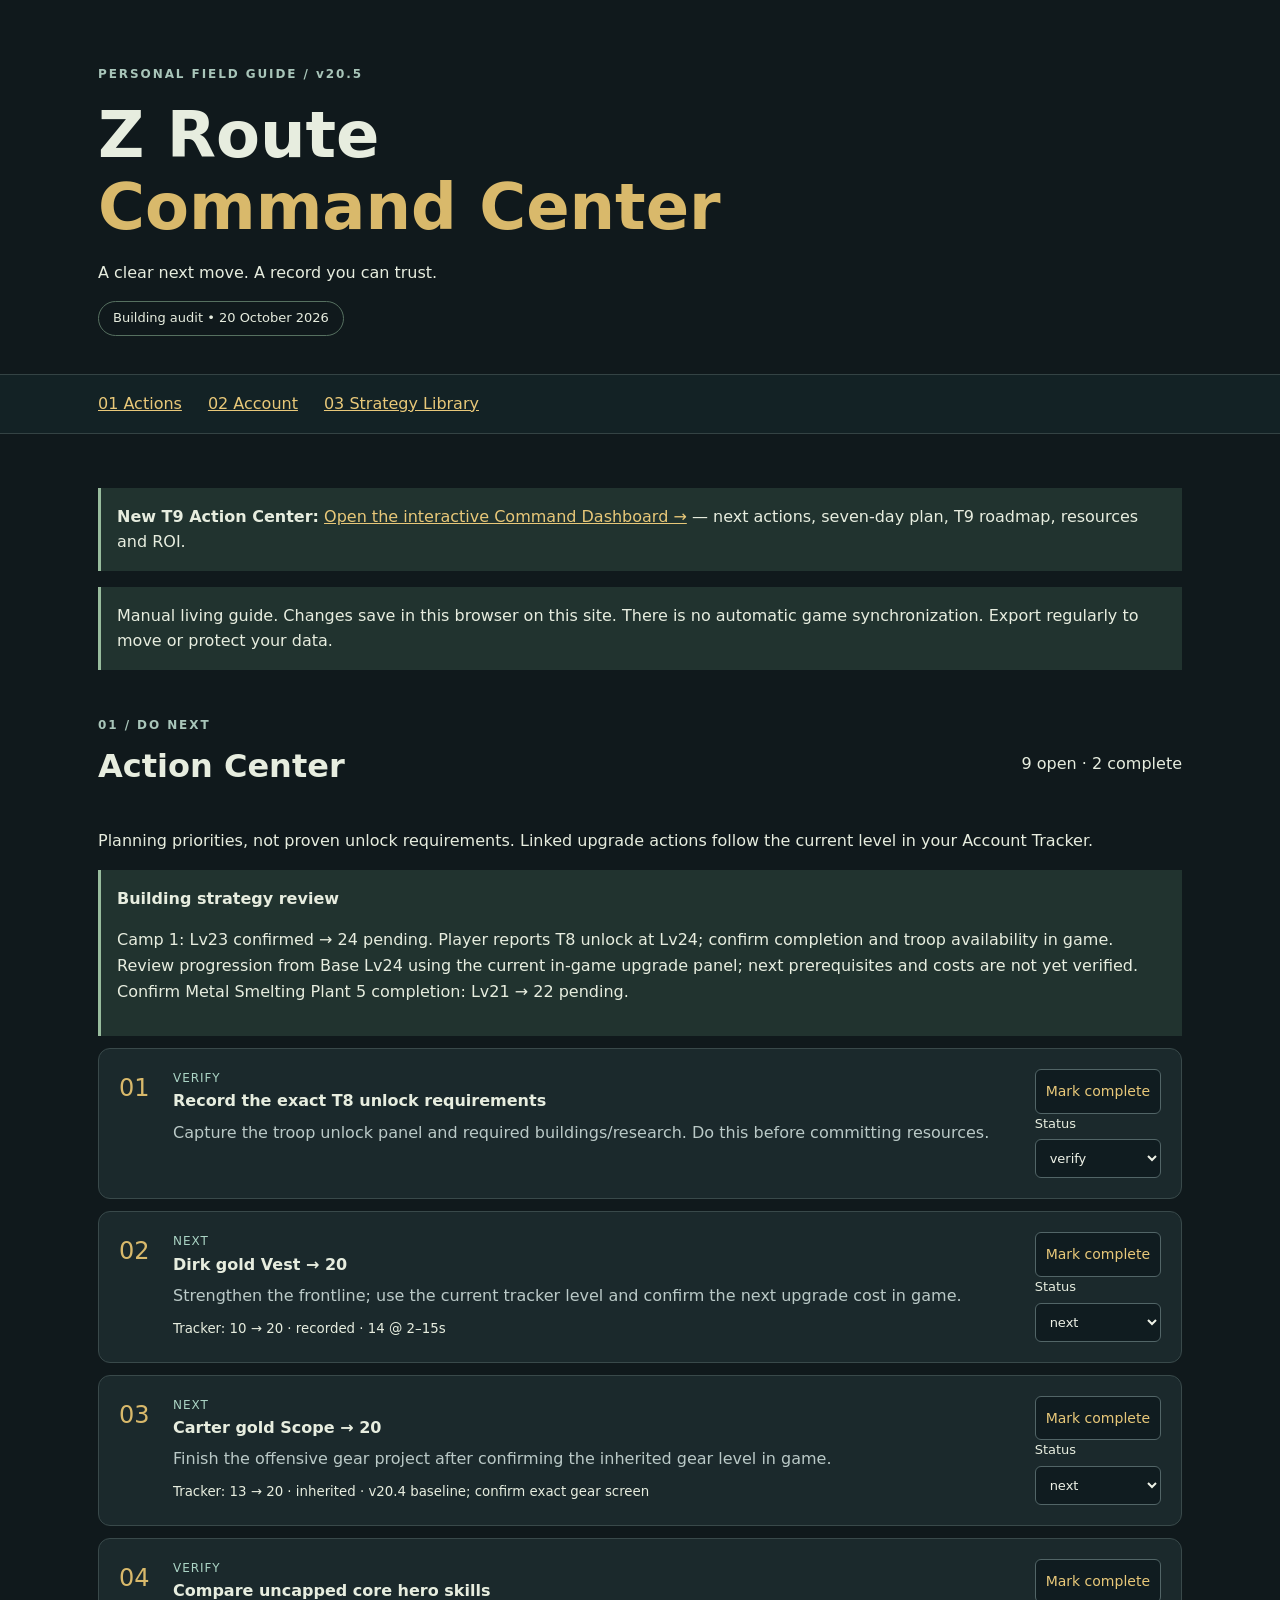
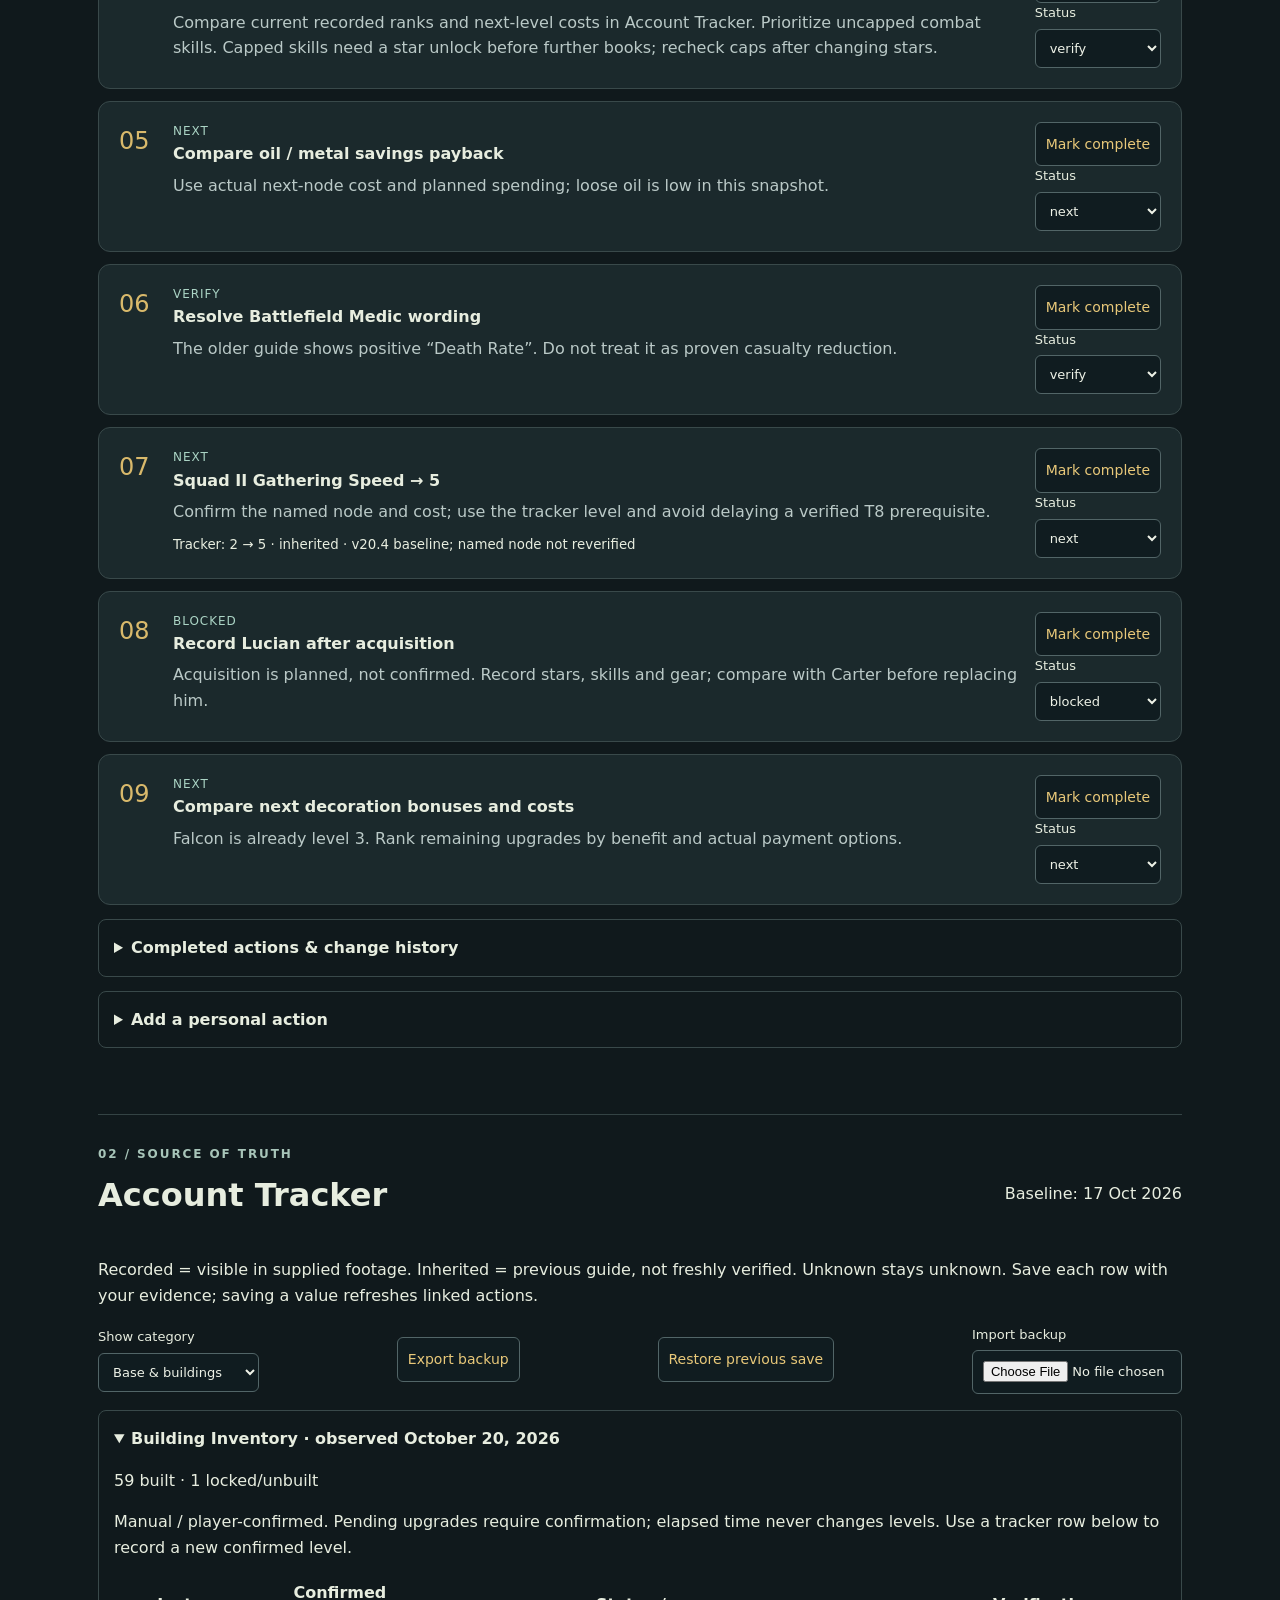
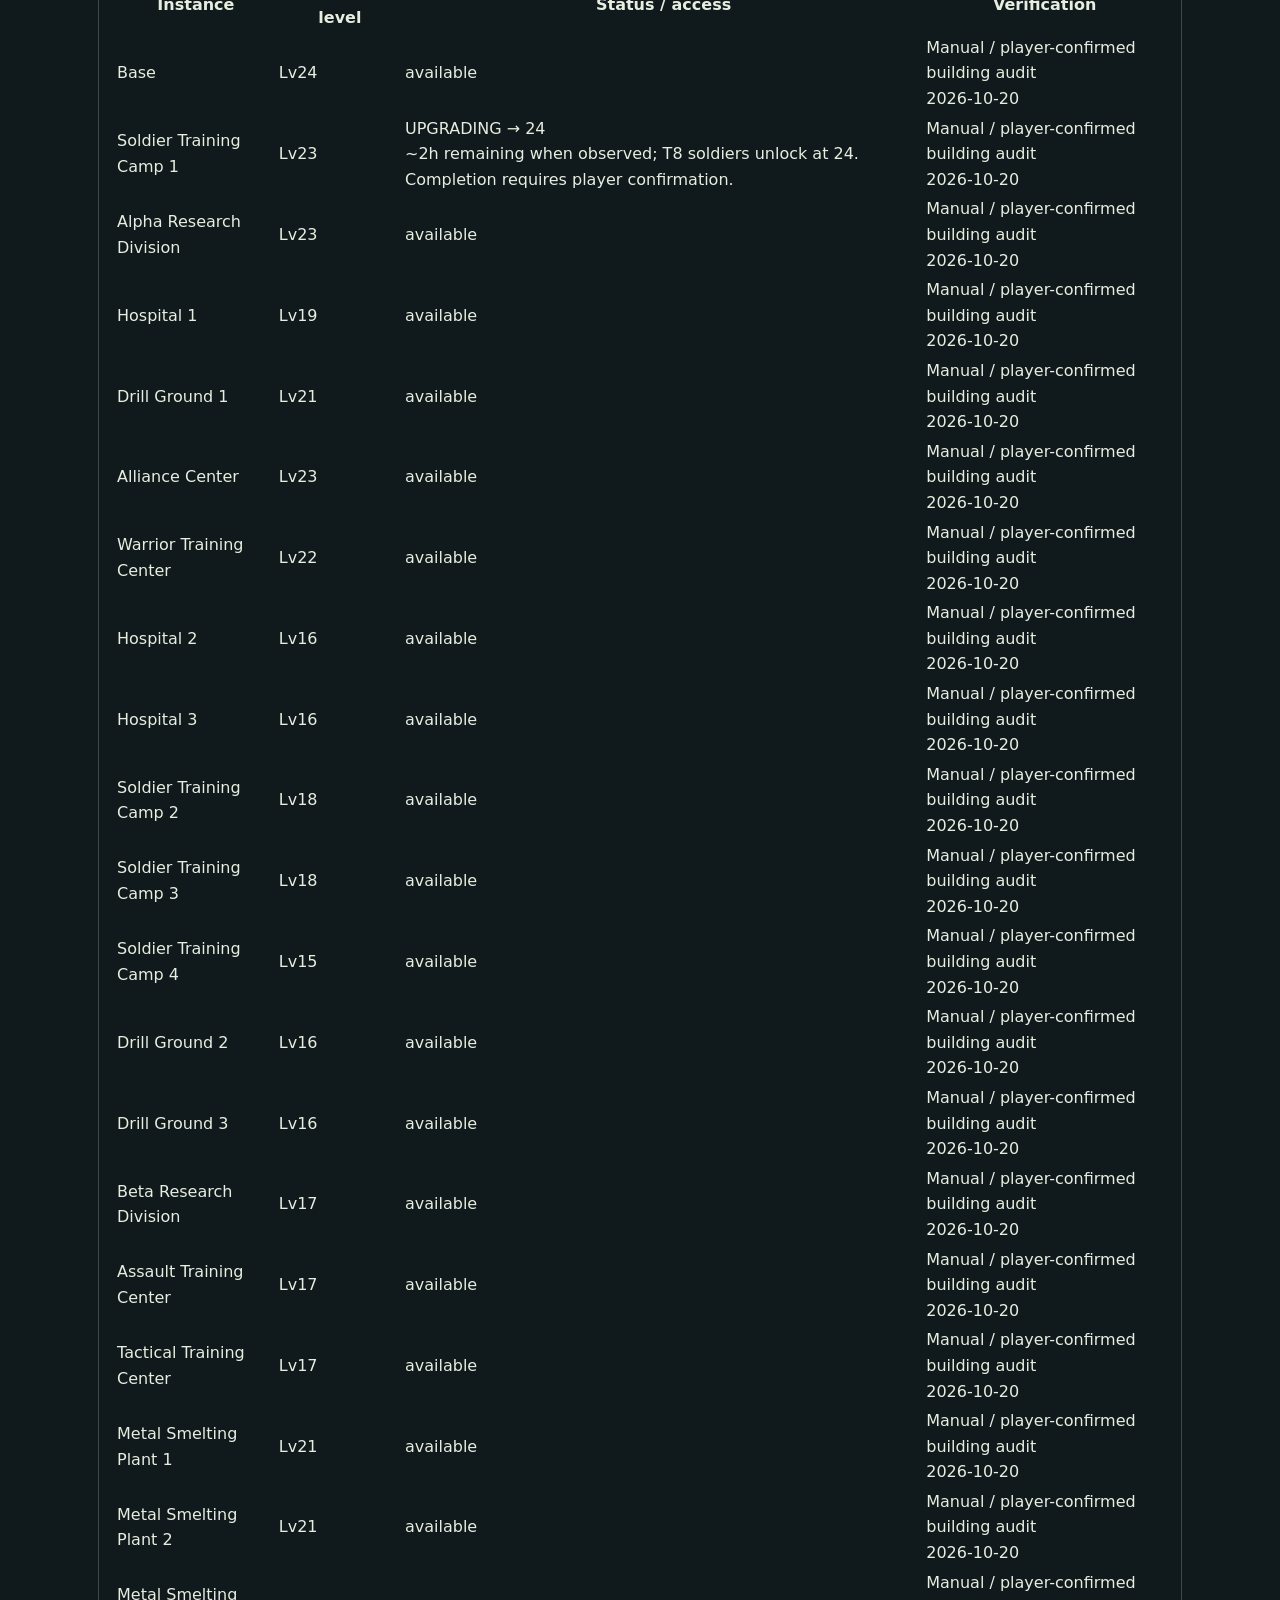
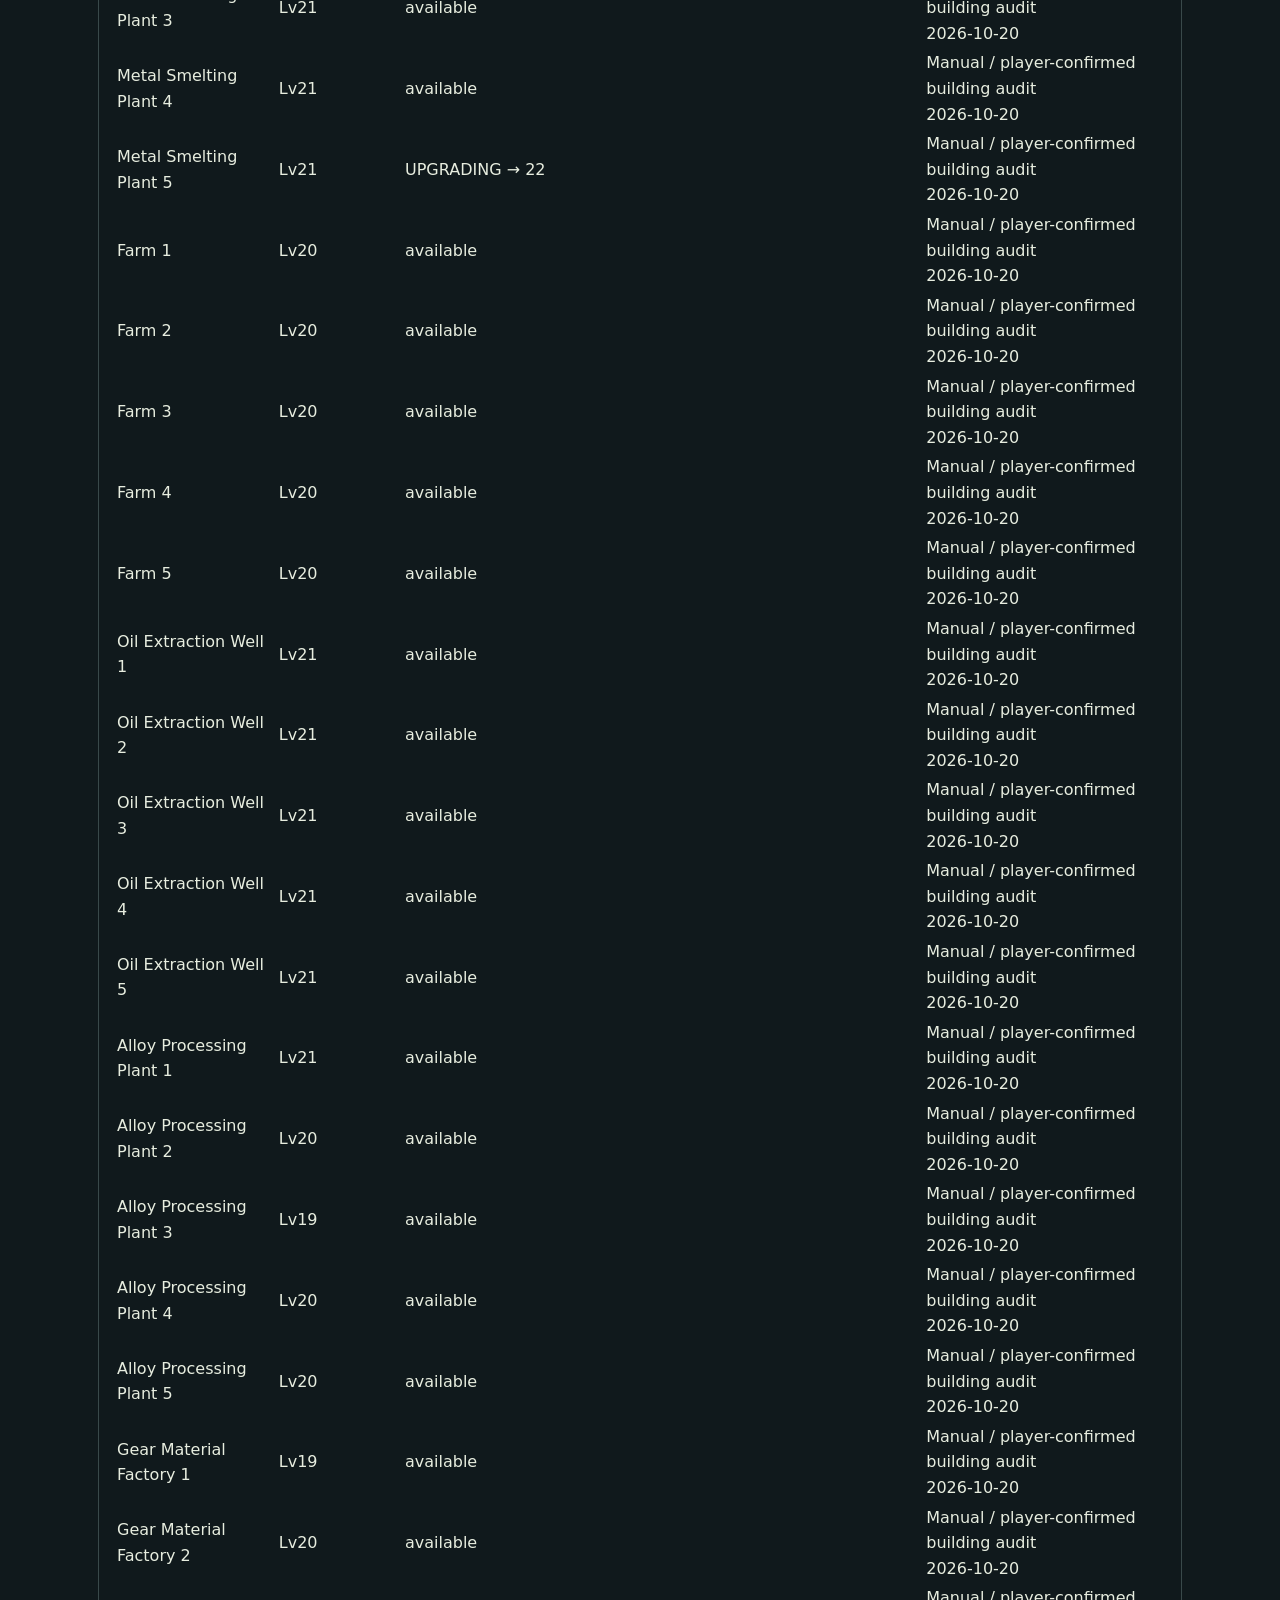
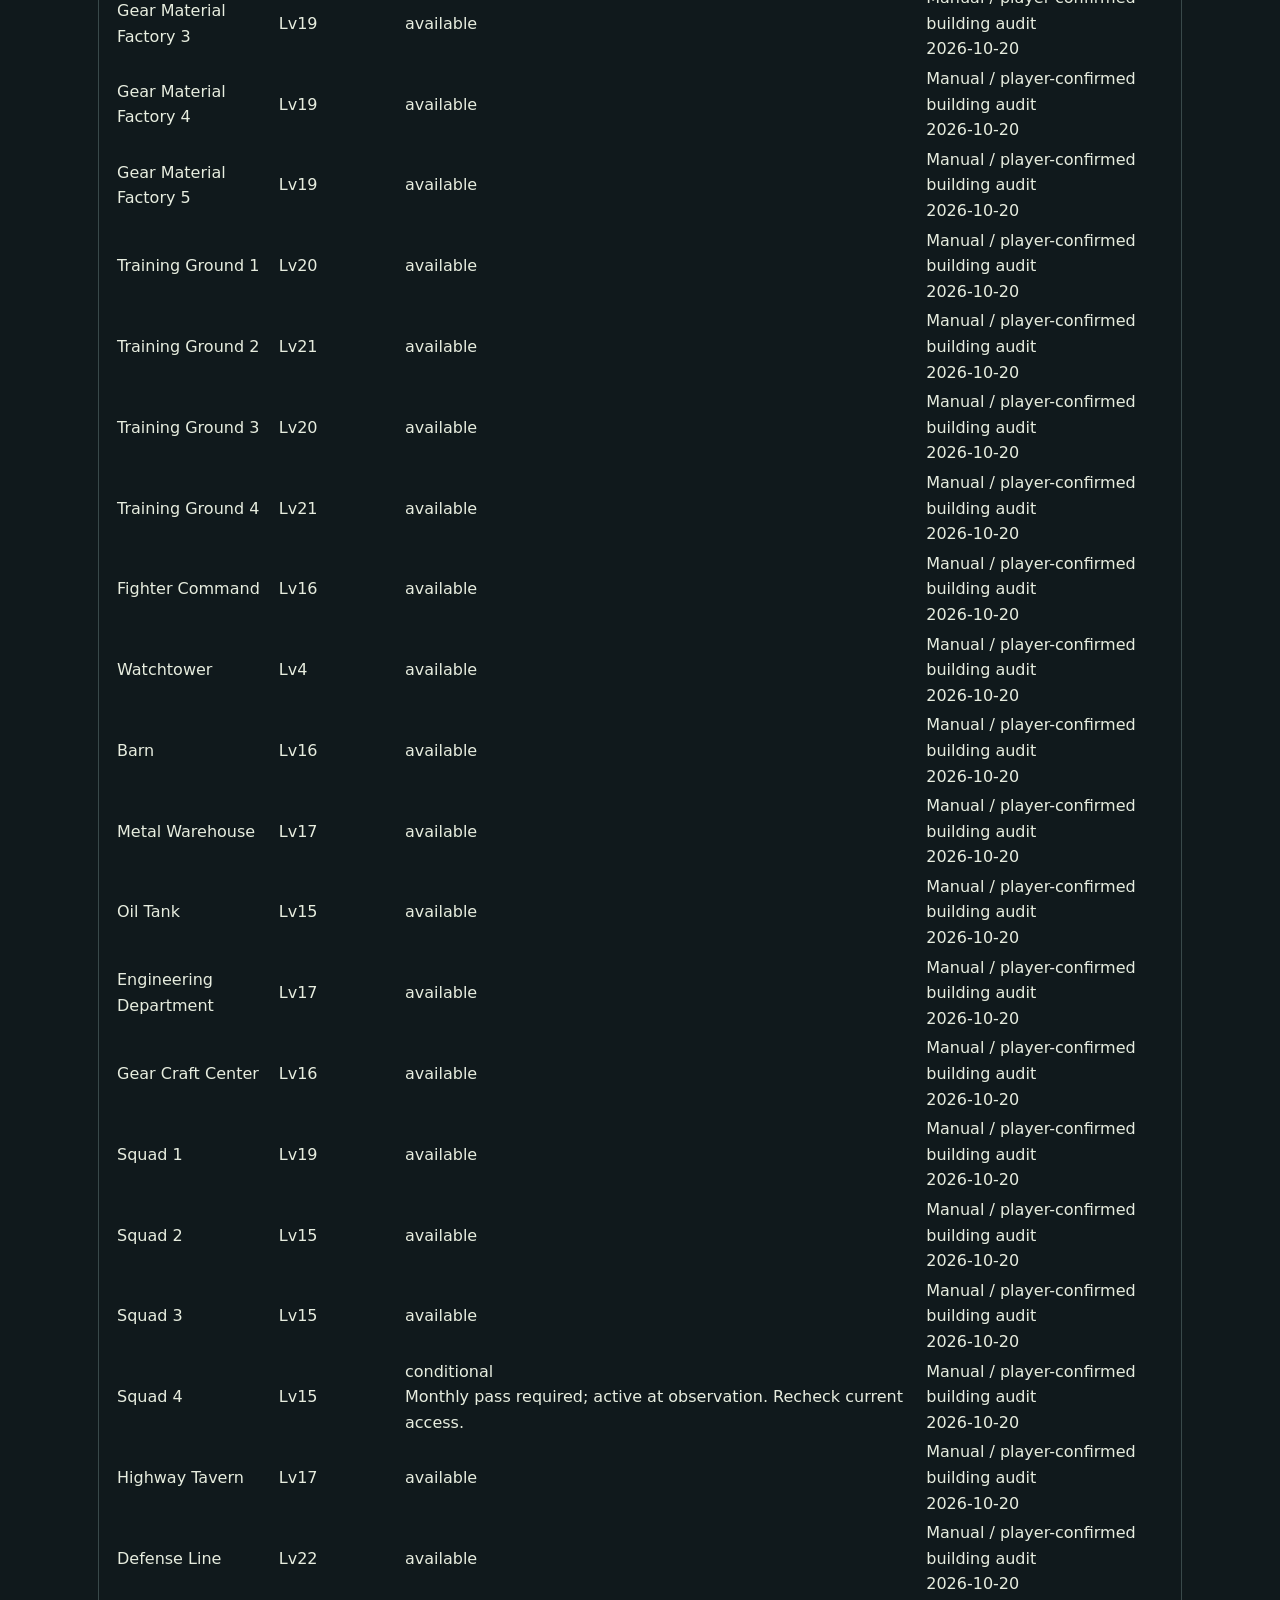
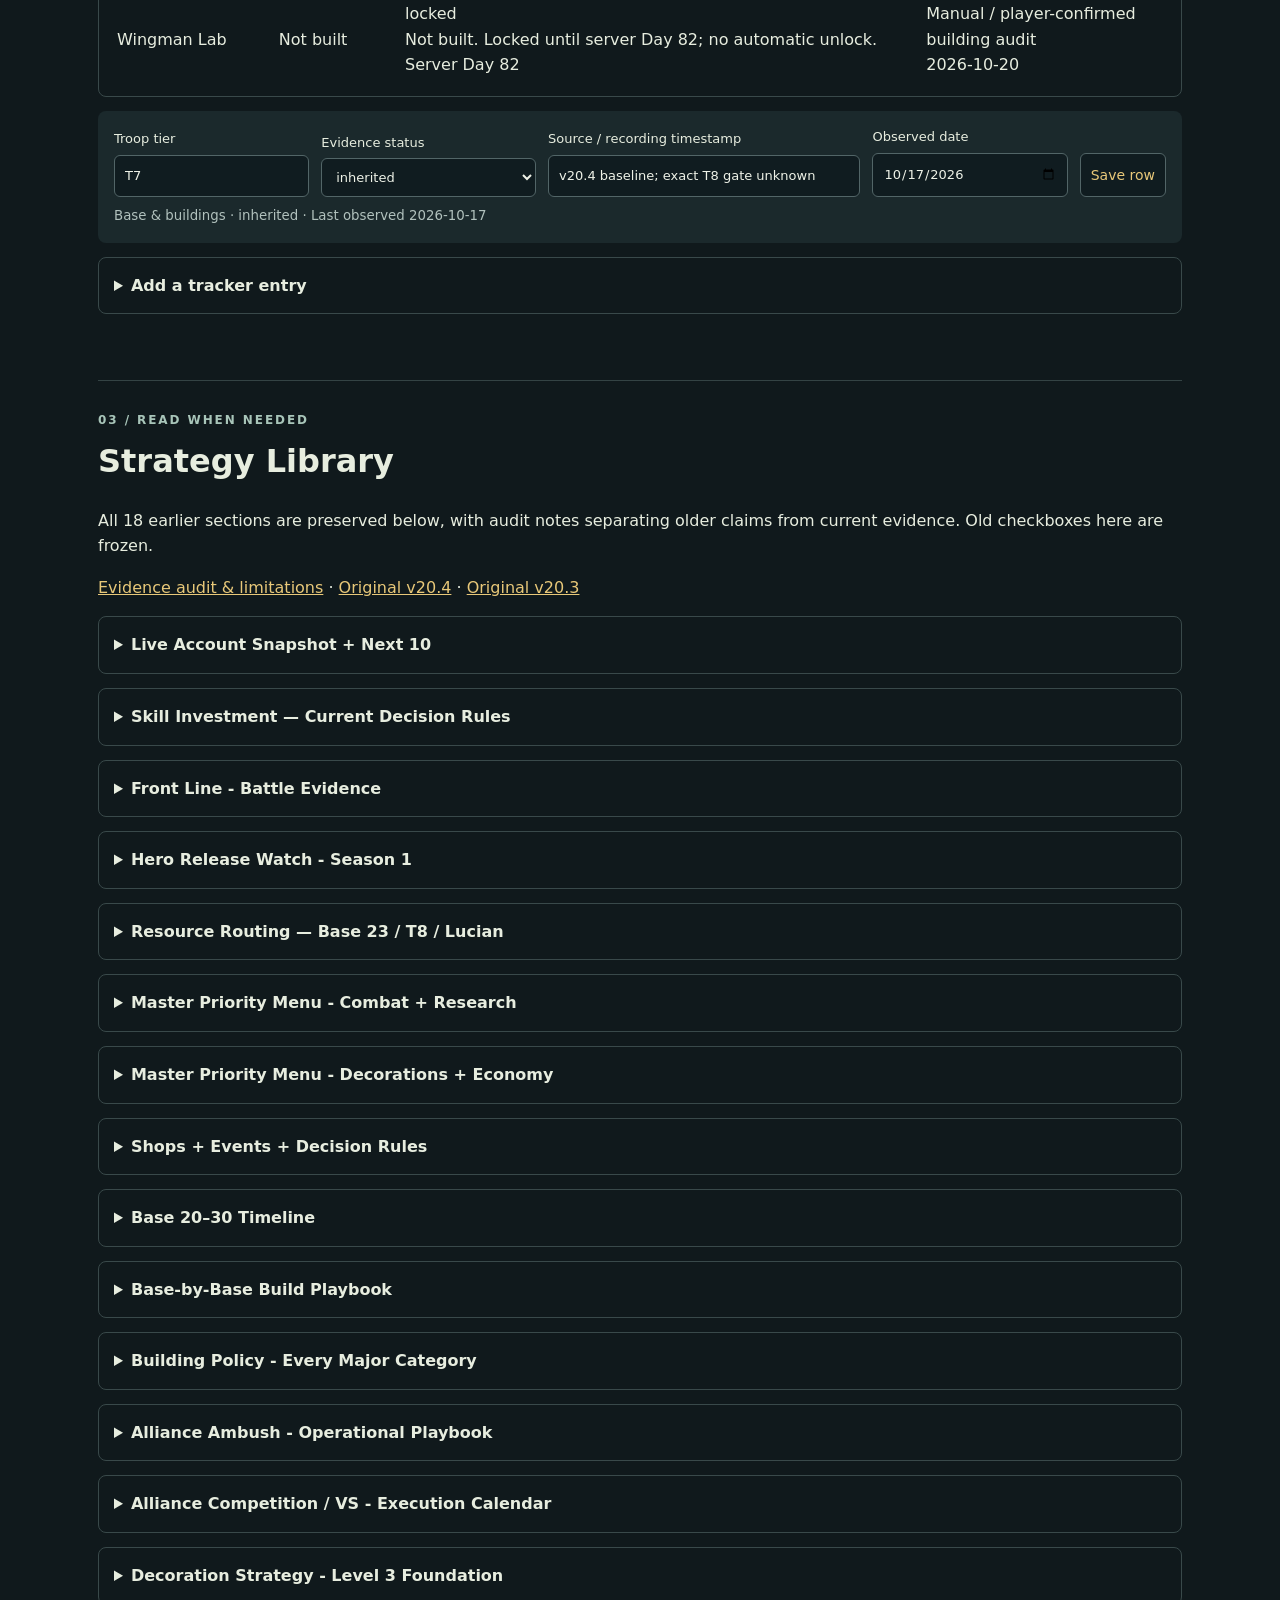
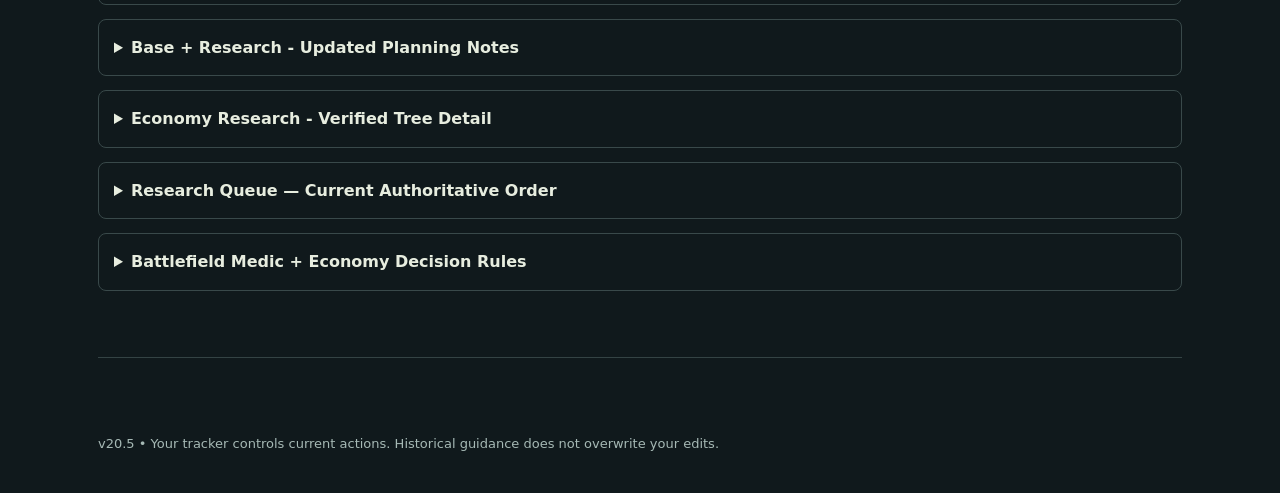
==== commit 733d5b24: "Publish interactive T9 command dashboard and validation report" ====
--- a/index.html
+++ b/index.html
@@ -1,4 +1,4 @@
-<!doctype html><html lang="en"><head><meta charset="utf-8"><meta name="viewport" content="width=device-width, initial-scale=1"><title>Z Route • Living Guide v20.5</title><link rel="stylesheet" href="style.css"><script defer src="seed.js"></script><script defer src="buildings.js"></script><script defer src="app.js"></script></head><body><header><div class="eyebrow">PERSONAL FIELD GUIDE / v20.5</div><h1>Z Route <span>Command Center</span></h1><p>A clear next move. A record you can trust.</p><div class="badge">Building audit • 20 October 2026</div></header><nav><a href="#actions">01 Actions</a><a href="#tracker">02 Account</a><a href="#library">03 Strategy Library</a></nav><main><p class="notice">Manual living guide. Changes save in this browser on this site. There is no automatic game synchronization. Export regularly to move or protect your data.</p><p id="storageMessage" role="status"></p><section id="actions"><div class="section-head"><div><div class="eyebrow">01 / DO NEXT</div><h2>Action Center</h2></div><span id="counts"></span></div><p>Planning priorities, not proven unlock requirements. Linked upgrade actions follow the current level in your Account Tracker.</p><div id="buildingReviews" class="notice"></div><div id="actionList"></div><details><summary>Completed actions & change history</summary><div id="completed"></div><ol id="history"></ol></details><details><summary>Add a personal action</summary><form id="addTask"><label>Action <input name="title" required maxlength="160"></label><label>Why / next step <input name="why" required maxlength="800"></label><button>Add action</button></form></details></section><section id="tracker"><div class="section-head"><div><div class="eyebrow">02 / SOURCE OF TRUTH</div><h2>Account Tracker</h2></div><span id="lastSaved"></span></div><p>Recorded = visible in supplied footage. Inherited = previous guide, not freshly verified. Unknown stays unknown. Save each row with your evidence; saving a value refreshes linked actions.</p><div class="toolbar"><label>Show category <select id="groupFilter"><option selected>Base &amp; buildings</option><option value="">All categories</option></select></label><button id="export">Export backup</button><button id="undo">Restore previous save</button><label class="file">Import backup<input id="import" type="file" accept="application/json,.json"></label></div><p id="transferMessage" role="status"></p><div id="importPreview" hidden></div><details open><summary>Building Inventory · observed October 20, 2026</summary><p id="buildingCount"></p><p>Manual / player-confirmed. Pending upgrades require confirmation; elapsed time never changes levels. Use a tracker row below to record a new confirmed level.</p><div style="overflow-x:auto"><table><thead><tr><th>Instance</th><th>Confirmed level</th><th>Status / access</th><th>Verification</th></tr></thead><tbody id="buildingRows"></tbody></table></div></details><div id="fields"></div><details><summary>Add a tracker entry</summary><form id="addField"><label>Name<input name="label" required maxlength="160"></label><label>Category<input name="group" required maxlength="80"></label><label>Value<input name="value" required maxlength="500"></label><label>Evidence<input name="source" required maxlength="500"></label><button>Add entry</button></form></details></section><section id="library"><div class="eyebrow">03 / READ WHEN NEEDED</div><h2>Strategy Library</h2><p>All 18 earlier sections are preserved below, with audit notes separating older claims from current evidence. Old checkboxes here are frozen.</p><p><a href="AUDIT.md">Evidence audit & limitations</a> · <a href="index_v20_4.html">Original v20.4</a> · <a href="index_v20_3.html">Original v20.3</a></p><details id="c1"><summary>Live Account Snapshot + Next 10</summary><p class="audit"><b>v20.5 audit:</b> Replace duplicated account values and Top 10 with the tracker and derived action queue above. Inherited values are labeled separately from footage.</p><div class="historical"><p><b>Historical v20.4 content — frozen reference. Current actions and account values above take precedence.</b></p><h2><span class="ico" style="--ic:#55A9E3">A</span><span>Live Account Snapshot + Next 10</span></h2><p class="subtitle">Personal account — October 17, 2026. This is the current authoritative action queue; older reference sections remain available below.</p>
+<!doctype html><html lang="en"><head><meta charset="utf-8"><meta name="viewport" content="width=device-width, initial-scale=1"><title>Z Route • Living Guide v20.5</title><link rel="stylesheet" href="style.css"><script defer src="seed.js"></script><script defer src="buildings.js"></script><script defer src="app.js"></script></head><body><header><div class="eyebrow">PERSONAL FIELD GUIDE / v20.5</div><h1>Z Route <span>Command Center</span></h1><p>A clear next move. A record you can trust.</p><div class="badge">Building audit • 20 October 2026</div></header><nav><a href="#actions">01 Actions</a><a href="#tracker">02 Account</a><a href="#library">03 Strategy Library</a></nav><main><p class="notice"><strong>New T9 Action Center:</strong> <a href="command-dashboard.html">Open the interactive Command Dashboard →</a> — next actions, seven-day plan, T9 roadmap, resources and ROI.</p><p class="notice">Manual living guide. Changes save in this browser on this site. There is no automatic game synchronization. Export regularly to move or protect your data.</p><p id="storageMessage" role="status"></p><section id="actions"><div class="section-head"><div><div class="eyebrow">01 / DO NEXT</div><h2>Action Center</h2></div><span id="counts"></span></div><p>Planning priorities, not proven unlock requirements. Linked upgrade actions follow the current level in your Account Tracker.</p><div id="buildingReviews" class="notice"></div><div id="actionList"></div><details><summary>Completed actions & change history</summary><div id="completed"></div><ol id="history"></ol></details><details><summary>Add a personal action</summary><form id="addTask"><label>Action <input name="title" required maxlength="160"></label><label>Why / next step <input name="why" required maxlength="800"></label><button>Add action</button></form></details></section><section id="tracker"><div class="section-head"><div><div class="eyebrow">02 / SOURCE OF TRUTH</div><h2>Account Tracker</h2></div><span id="lastSaved"></span></div><p>Recorded = visible in supplied footage. Inherited = previous guide, not freshly verified. Unknown stays unknown. Save each row with your evidence; saving a value refreshes linked actions.</p><div class="toolbar"><label>Show category <select id="groupFilter"><option selected>Base &amp; buildings</option><option value="">All categories</option></select></label><button id="export">Export backup</button><button id="undo">Restore previous save</button><label class="file">Import backup<input id="import" type="file" accept="application/json,.json"></label></div><p id="transferMessage" role="status"></p><div id="importPreview" hidden></div><details open><summary>Building Inventory · observed October 20, 2026</summary><p id="buildingCount"></p><p>Manual / player-confirmed. Pending upgrades require confirmation; elapsed time never changes levels. Use a tracker row below to record a new confirmed level.</p><div style="overflow-x:auto"><table><thead><tr><th>Instance</th><th>Confirmed level</th><th>Status / access</th><th>Verification</th></tr></thead><tbody id="buildingRows"></tbody></table></div></details><div id="fields"></div><details><summary>Add a tracker entry</summary><form id="addField"><label>Name<input name="label" required maxlength="160"></label><label>Category<input name="group" required maxlength="80"></label><label>Value<input name="value" required maxlength="500"></label><label>Evidence<input name="source" required maxlength="500"></label><button>Add entry</button></form></details></section><section id="library"><div class="eyebrow">03 / READ WHEN NEEDED</div><h2>Strategy Library</h2><p>All 18 earlier sections are preserved below, with audit notes separating older claims from current evidence. Old checkboxes here are frozen.</p><p><a href="AUDIT.md">Evidence audit & limitations</a> · <a href="index_v20_4.html">Original v20.4</a> · <a href="index_v20_3.html">Original v20.3</a></p><details id="c1"><summary>Live Account Snapshot + Next 10</summary><p class="audit"><b>v20.5 audit:</b> Replace duplicated account values and Top 10 with the tracker and derived action queue above. Inherited values are labeled separately from footage.</p><div class="historical"><p><b>Historical v20.4 content — frozen reference. Current actions and account values above take precedence.</b></p><h2><span class="ico" style="--ic:#55A9E3">A</span><span>Live Account Snapshot + Next 10</span></h2><p class="subtitle">Personal account — October 17, 2026. This is the current authoritative action queue; older reference sections remain available below.</p>
 <div class="fresh"><h3>Current strategy</h3><p><strong>Primary objective:</strong> move from Base 23 / T7 toward T8 efficiently, without sacrificing frontline strength or draining oil on low-return upgrades. <strong>Lucian:</strong> acquisition planned; do not assume he replaces Carter until tested.</p><p><span class="state">✓ Account-confirmed</span>   <span class="state wait">◇ Strategic target</span>   <span class="state check">? Verify in game</span></p></div>
 <table class="v204-table"><tr><th>Area</th><th>Current baseline</th></tr><tr><td>Base / troops</td><td>Base 23 • T7, T8 target</td></tr><tr><td>Buildings</td><td>Soldier Camp 21 → 22 underway • Alpha 22 → 23 next • Alliance 22 • Warrior 22 • Hospital 16</td></tr><tr><td>Formation</td><td>Front: Arnold + Dirk • Rear: Nora + Carter + Monroe</td></tr><tr><td>Squad 1</td><td>7,915,488 displayed power in formation recording (not a fixed combat outcome)</td></tr><tr><td>Research</td><td>Economy 93% • Squad I 96% • Squad II 10% • Super Soldiers 7% (recording snapshots)</td></tr><tr><td>Scarcity</td><td>Oil comparatively low in inventory recording; unopened packs not counted</td></tr></table>
 <h3>Top 10 — active action checklist</h3><p class="small-note">Check items as you complete them. Your checkmarks are saved in this browser. These are planning priorities, not proven game requirements.</p><ul class="tasklist"><li><label><input data-task="v204-1" type="checkbox"/><strong>Finish Soldier Training Camp 21 → 22</strong></label><span class="desc">Already in progress. Then inspect its T8 troop unlock panel; record exact Base, building, and research requirements before committing RSS.</span></li><li><label><input data-task="v204-2" type="checkbox"/><strong>Verify and map the T8 unlock path</strong></label><span class="desc">T7 currently. Do not assume a required camp or Base level until confirmed in-game. Prioritize mandatory prerequisites over optional buildings.</span></li><li><label><input data-task="v204-3" type="checkbox"/><strong>Alpha Research Division 22 → 23</strong></label><span class="desc">Your next stated building target. Confirm whether this is a Base 24 gate or primarily research capacity.</span></li><li><label><input data-task="v204-4" type="checkbox"/><strong>Finish Dirk’s gold Vest 10 → 20</strong></label><span class="desc">Last screenshot: Vest 10, Helmet 20. Confirm current Vest level before spending.</span></li><li><label><input data-task="v204-5" type="checkbox"/><strong>Carter’s gold Scope 13 → 20</strong></label><span class="desc">Rifle 20 is complete. Seven Scope levels remain as of your latest update.</span></li><li><label><input data-task="v204-6" type="checkbox"/><strong>Target oil and metal cost reductions with positive payback</strong></label><span class="desc">Compare the exact next-node costs and projected savings across your planned buildings and research. Oil was the lowest loose-resource balance in the recent recording.</span></li><li><label><input data-task="v204-7" type="checkbox"/><strong>Advance Battlefield Medic</strong></label><span class="desc">Check actual reduction in deaths and prerequisites; coordinate with Hospital 16 capacity and healing supplies.</span></li><li><label><input data-task="v204-8" type="checkbox"/><strong>Squad II Gathering Speed 2/5 → 5/5</strong></label><span class="desc">Three remaining levels. Use a spare research slot if it does not delay a critical T8 prerequisite.</span></li><li><label><input data-task="v204-9" type="checkbox"/><strong>Develop Lucian after acquisition</strong></label><span class="desc">Acquire Lucian, record star level/skills/gear, test versus Carter before replacing a proven Squad 1 hero. Reserve premium offensive gear materials until evaluated.</span></li><li><label><input data-task="v204-10" type="checkbox"/><strong>Continue Soldier / Super Soldiers and Warrior Hero research</strong></label><span class="desc">Focus on combat-value nodes with clear benefits; Squad I is approximately 96% complete and Super Soldiers approximately 7% per recording.</span></li></ul><h3>Completed milestones — removed from active queue</h3><p>✓ Nora gold Rifle 20 + Scope 20. ✓ Carter gold Rifle 20. ✓ Arnold gold Helmet 20 + Vest 20. ✓ Monroe gold Rifle 30 + Scope 20. ✓ Dirk gold Helmet 20. ✓ Wasteland Falcon decoration level 3. ✓ Vince acquired. ✓ Primary five-hero formation confirmed.</p><p class="small-note">Outstanding verification: Dirk's current Vest level; exact T8 prerequisites; Lucian acquisition details; whether new hero/skill screens change spending priorities.</p></div></details><details id="c2"><summary>Skill Investment — Current Decision Rules</summary><p class="audit"><b>v20.5 audit:</b> 20 @ 0–20s confirms Arnold Shotgun 16/20, Field Support 18/20, Shield 20/20 capped; Monroe auto attack 13/20, Reinforcement 20/20 capped, Scout 11/20. Dirk skills 10/10 capped; Carter shown skills capped. Nora Crossbow 19/30 in 15 @ 38s. Untranscribed ranks remain unknown.</p><div class="historical"><p><b>Historical v20.4 content — frozen reference. Current actions and account values above take precedence.</b></p><h2><span class="ico" style="--ic:#E5B64C">S</span><span>Skill Investment — Current Decision Rules</span></h2><p class="subtitle">Prioritize verified high-impact skills; no fabricated skill-book budgets.</p><div class="fresh"><h3>Recommended order of evaluation</h3><p><strong>1. Arnold protection:</strong> check Field Support and Tactical Shield levels and their actual next-rank benefits. <strong>2. Monroe damage:</strong> compare Strong Reinforcement with auto-attack rank benefits. <strong>3. Nora:</strong> prioritize combat-relevant skills, not conditional gathering-only effects for PvP. <strong>4. Dirk and Carter:</strong> avoid spending on skills capped by current star levels. <strong>5. Lucian:</strong> defer significant books until acquisition and skill unlocks are known.</p></div><p><span class="state check">? Verify</span> Exact current ranks of all four skills on each hero. Previous skill queue values may be stale. If a skill says max level reached, do not keep it on the spending list.</p></div></details><details id="c3"><summary>Front Line - Battle Evidence</summary><p class="audit"><b>v20.5 audit:</b> 17 contains multiple reports and different opponents. Preserve historical damage totals as examples only; five matching types show +20% HP/ATK/DEF in report 17 @ 18s.</p><div class="historical"><p><b>Historical v20.4 content — frozen reference. Current actions and account values above take precedence.</b></p><h2><span class="ico" style="--ic:#E6655D">B</span><span>Front Line - Battle Evidence</span></h2><p class="legacy"><strong>Reference / historical planning:</strong> This section is retained from v20.3 for context. Any old levels, Top 10 ranks, shard routes, dates or costs are superseded by the v20.4 Account Snapshot and Resource Routing above. Verify mechanics and costs in game before spending.</p><p class="subtitle">Actual battle performance beats displayed hero power or rarity.</p><div class="cards"><div class="card" style="--accent:#E6655D"><h3>Monroe</h3><p>1.5M dealt / 87.5K taken. Second carry; now leading damage with the heaviest offensive UR gear.</p></div><div class="card" style="--accent:#E6655D"><h3>Nora</h3><p>1.2M dealt / 56.1K taken. Proven carry; exceptional output relative to lower gear investment.</p></div><div class="card" style="--accent:#E6655D"><h3>Arnold</h3><p>560K dealt / 432K taken. Locked defensive core; strong damage while protecting the squad.</p></div><div class="card" style="--accent:#E6655D"><h3>Carter</h3><p>425K dealt / 176K taken. Useful support + credible back-row output. Keep him; 4 star remains worthwhile.</p></div><div class="card" style="--accent:#E6655D"><h3>Dirk</h3><p>301K dealt / 507K taken. Most damage absorbed. Judge him as tank/team-defense, not DPS.</p></div></div><div class="callout"><strong>Confirmed lineup mechanic:</strong> 5 heroes of the same type = +20% HP, ATK and DEF in battle. A non-Warrior replacement must beat the outgoing hero AND compensate for losing the full five-type bonus.</div><div class="cards"><div class="card" style="--accent:#E6655D"><h3>Arnold - LOCKED</h3><p>Primary tank + team mitigation + meaningful damage.</p></div><div class="card" style="--accent:#E6655D"><h3>Nora - LOCKED</h3><p>Carry. Keep SSR shards flowing to 5 star.</p></div><div class="card" style="--accent:#E6655D"><h3>Monroe - LOCKED</h3><p>Second carry. First UR 4-star target.</p></div><div class="card" style="--accent:#E6655D"><h3>Carter - KEEP</h3><p>Support/amplifier with enough personal output to justify his slot.</p></div><div class="card" style="--accent:#E6655D"><h3>Dirk - KEEP / FUTURE TEST SLOT</h3><p>Most replaceable eventually, but latest report proves his tank role is real.</p></div></div></div></details><details id="c4"><summary>Hero Release Watch - Season 1</summary><p class="audit"><b>v20.5 audit:</b> Vince is acquired (14 @ 29s). Lucian acquisition and Monument mappings are not confirmed by these recordings; retain release dates as historical planning.</p><div class="historical"><p><b>Historical v20.4 content — frozen reference. Current actions and account values above take precedence.</b></p><h2><span class="ico" style="--ic:#9368C9">H</span><span>Hero Release Watch - Season 1</span></h2><p class="legacy"><strong>Reference / historical planning:</strong> This section is retained from v20.3 for context. Any old levels, Top 10 ranks, shard routes, dates or costs are superseded by the v20.4 Account Snapshot and Resource Routing above. Verify mechanics and costs in game before spending.</p><p class="subtitle">Confirmed information separated from event labels not yet mapped to hero names.</p><div class="cards"><div class="card" style="--accent:#9368C9"><h3>Vince / Iron General</h3><p>UR / Assault / frontline tank. Heavy Machine Gun max 412.55% ATK Physical DMG, CD 1.45s. Glaring Taunt: taunts 4 front-row enemies and reduces ATK by 16.8% for 8s. Mountain Ranger: incoming damage -30.3%. Doomsday Judgment: +20% ATK/DEF/HP and +10% skill cooldown speed.</p></div><div class="card" style="--accent:#9368C9"><h3>Verdict</h3><p>Strong hero, poor current fit. PASS on universal UR shards because Assault breaks the 5-Warrior bonus.</p></div></div><h3 class="bar">Release watch</h3><div class="cards"><div class="card" style="--accent:#9368C9"><h3>Oct 18 / Day 57 - Lightning Vanguard</h3><p>Hero mapping not confirmed. Do not infer class/type from the Monument name.</p></div><div class="card" style="--accent:#9368C9"><h3>Oct 25 / Day 64 - Glory Warrior</h3><p>Hero mapping not confirmed. Earlier assumption that the name means Warrior is withdrawn.</p></div><div class="card" style="--accent:#9368C9"><h3>Nov 1 / Day 71 - Wild Phantom</h3><p>Hero mapping not confirmed.</p></div><div class="card" style="--accent:#9368C9"><h3>Nov 12 / Day 82 - Upgrade Fighter</h3><p>Fighter-system milestone; preserve relevant premium Fighter resources.</p></div><div class="card" style="--accent:#9368C9"><h3>Nov 15 / Day 85 - Angel of Conviction</h3><p>Hero mapping not confirmed.</p></div><div class="card" style="--accent:#9368C9"><h3>Nov 29 / Day 99 - Nicole / Explosive Sweetheart</h3><p>Nicole is a known UR Assault backline DPS candidate; wait for in-game mapping confirmation.</p></div></div><div class="callout"><strong>Decision rule:</strong> Warrior candidate = compare directly with the current hero. Non-Warrior candidate = must be substantially better because replacing one Warrior sacrifices the confirmed +20% HP/ATK/DEF five-type bonus.</div></div></details><details id="c5"><summary>Resource Routing — Base 23 / T8 / Lucian</summary><p class="audit"><b>v20.5 audit:</b> Gear and resource state now lives in the tracker. Loose balances in 19 exclude packs. Dirk Vest 10 is visible in 14/15. Carter Scope 13 is inherited pending exact gear verification.</p><div class="historical"><p><b>Historical v20.4 content — frozen reference. Current actions and account values above take precedence.</b></p><h2><span class="ico" style="--ic:#58B879">R</span><span>Resource Routing — Base 23 / T8 / Lucian</span></h2><p class="subtitle">Protect scarce resources for unlocks and meaningful combat improvements.</p><ol class="priority"><li><div><strong>Construction RSS → mandatory T8 path</strong><p>Soldier Camp current upgrade, Alpha Research 23, and any verified Base 24 or T8 prerequisites. Confirm exact costs in-game.</p></div></li><li><div><strong>Research RSS → high-payback oil/metal savings and Battlefield Medic</strong><p>Use expected remaining upgrades to judge payback; don't max cost reductions solely for completion percentage.</p></div></li><li><div><strong>Gear upgrade materials → Dirk Vest and Carter Scope</strong><p>Finish existing gold equipment before new defensive crafting for Monroe. Nora 20/20 and Carter Rifle 20 are completed.</p></div></li><li><div><strong>New gold crafting / universal shards → preserve flexibility for Lucian</strong><p>Acquire and evaluate Lucian first. Don't automatically transfer gear or prioritize star ranks without actual skill and shard costs.</p></div></li><li><div><strong>Healing / training speedups → T8 transition and PvP readiness</strong><p>Hospital level 16 and Battlefield Medic are related but separate investments. Save flexible resource packs until a specific upgrade is ready.</p></div></li></ol><h3>Current gear map</h3><table class="v204-table"><tr><th>Hero</th><th>Gold pieces</th><th>Next</th></tr><tr><td>Arnold</td><td>Helmet 20 • Vest 20</td><td>Maintain frontline</td></tr><tr><td>Dirk</td><td>Helmet 20 • Vest 10 last confirmed</td><td>Vest → 20</td></tr><tr><td>Monroe</td><td>Rifle 30 • Scope 20</td><td>Maintain offense</td></tr><tr><td>Nora</td><td>Rifle 20 • Scope 20</td><td>Complete; defer further promotion decision</td></tr><tr><td>Carter</td><td>Rifle 20 • Scope 13</td><td>Scope → 20</td></tr></table></div></details><details id="c6"><summary>Master Priority Menu - Combat + Research</summary><p class="audit"><b>v20.5 audit:</b> Historical priority menu has obsolete completed gear and skill targets. Use Action Center; this entire menu is retained for context only.</p><div class="historical"><p><b>Historical v20.4 content — frozen reference. Current actions and account values above take precedence.</b></p><h2><span class="ico" style="--ic:#E68448">G</span><span>Master Priority Menu - Combat + Research</span></h2><p class="legacy"><strong>Reference / historical planning:</strong> This section is retained from v20.3 for context. Any old levels, Top 10 ranks, shard routes, dates or costs are superseded by the v20.4 Account Snapshot and Resource Routing above. Verify mechanics and costs in game before spending.</p><p class="subtitle">The full strategy menu, preserved and updated.</p><h3 class="bar">Hero / skill / gear</h3><ol class="priority" start="1"><li style="--accent:#E68448"><div><strong>Dirk UR Helmet Lv2 -&gt; Lv10</strong><p>Finish current defensive project; latest battle: Dirk absorbed 507K hero damage.</p></div></li><li style="--accent:#E68448"><div><strong>Craft Dirk UR Vest -&gt; Lv10</strong><p>Complete Dirk’s first UR defensive pair.</p></div></li><li style="--accent:#E68448"><div><strong>Nora UR Rifle Lv14 -&gt; Lv20</strong><p>Then return to offense; Nora dealt 1.2M in latest meaningful battle.</p></div></li><li style="--accent:#E68448"><div><strong>Monroe -&gt; 4 star</strong><p>First UR universal-shard target; do not divert universals to Vince.</p></div></li><li style="--accent:#E68448"><div><strong>Arnold Tactical Shield Lv18 -&gt; Lv20</strong><p>First Skill Book target.</p></div></li><li style="--accent:#E68448"><div><strong>Nora Max and Friends Lv15 -&gt; Lv20</strong><p>Second Skill Book target.</p></div></li><li style="--accent:#E68448"><div><strong>Nora Tactical Crossbow Lv17 -&gt; Lv20</strong><p>Third Skill Book target.</p></div></li><li style="--accent:#E68448"><div><strong>Arnold Field Support Lv16 -&gt; Lv20</strong><p>Fourth Skill Book target; current 4-star version applies to all allies.</p></div></li><li style="--accent:#E68448"><div><strong>Carter -&gt; 4 star</strong><p>Latest fight: 425K damage plus support; still worth the breakpoint.</p></div></li><li style="--accent:#E68448"><div><strong>Dirk -&gt; 4 star</strong><p>Tank/team-defense breakpoint while preserving 5-Warrior bonus.</p></div></li><li style="--accent:#E68448"><div><strong>Nora -&gt; 5 star</strong><p>All appropriate SSR shards to proven carry.</p></div></li><li style="--accent:#E68448"><div><strong>Arnold -&gt; 5 star</strong><p>After Monroe/Carter/Dirk 4-star UR breakpoints.</p></div></li><li style="--accent:#E68448"><div><strong>After 4 star: Carter Hawkeye</strong><p>Expected next 4-star skill priority; verify current skill screen before spend.</p></div></li><li style="--accent:#E68448"><div><strong>After 4 star: Dirk Iron Will</strong><p>Expected next tank/team-defense skill priority.</p></div></li><li style="--accent:#E68448"><div><strong>After 4 star: Monroe Strong Reinforcement</strong><p>Then Monroe Scout; re-rank after 4-star battle data.</p></div></li></ol><h3 class="bar">Research</h3><ol class="priority" start="16"><li style="--accent:#5BC6BD"><div><strong>Squad I Physical Damage I 4/5 -&gt; 5/5</strong><p>Direct Front Line combat value; finish the verified core node.</p></div></li><li style="--accent:#5BC6BD"><div><strong>Squad I Radiation Damage I 4/5 -&gt; 5/5</strong><p>Same: verified direct damage value.</p></div></li><li style="--accent:#5BC6BD"><div><strong>Unlock Squad 2 Gathering Speed II</strong><p>Permanent economic throughput; spend only the minimum prerequisites needed to reach it.</p></div></li><li style="--accent:#5BC6BD"><div><strong>Squad 2 Gathering Speed II -&gt; about Lv3</strong><p>Target +12% initially; reassess escalating cost before going deeper.</p></div></li><li style="--accent:#5BC6BD"><div><strong>Minimum Economy path toward Research Enhancement IV</strong><p>Promoted substantially. Advance required III/prerequisite nodes deliberately; do not complete the tree for percentage.</p></div></li><li style="--accent:#5BC6BD"><div><strong>Research Enhancement IV</strong><p>Major target once its exact effect is confirmed from the node description. Displayed ceiling: +21%.</p></div></li><li style="--accent:#5BC6BD"><div><strong>Minimum Economy path toward Quick Construction IV</strong><p>Second permanent-efficiency path. Minimize low-value prerequisite overinvestment.</p></div></li><li style="--accent:#5BC6BD"><div><strong>Quick Construction IV</strong><p>Major target once its exact effect is confirmed. Displayed ceiling: +10.5%.</p></div></li><li style="--accent:#5BC6BD"><div><strong>Soldier ATK-like 2/5 -&gt; 3/5</strong><p>Still valuable, but now sits behind the promoted permanent-efficiency path.</p></div></li><li style="--accent:#5BC6BD"><div><strong>Soldier DEF-like 2/5 -&gt; 3/5</strong><p>Follow Soldier ATK.</p></div></li><li style="--accent:#5BC6BD"><div><strong>Super Soldiers Enhanced ATK I 2/10 -&gt; 4/10</strong><p>Selective direct-combat investment; do not chase tree completion.</p></div></li><li style="--accent:#5BC6BD"><div><strong>Take verified Building / Research resource-cost nodes when high ROI</strong><p>Permanent RSS savings can jump the queue when the exact effect and cost are verified.</p></div></li><li style="--accent:#5BC6BD"><div><strong>Cheap Full Development / Economy efficiency only</strong><p>Take verified high-ROI speed/cost levels; do not chase completion percentage.</p></div></li><li style="--accent:#5BC6BD"><div><strong>Park deep Collection II / III</strong><p>Current marginal gathering gains are weak relative to RSS cost.</p></div></li><li style="--accent:#5BC6BD"><div><strong>Park Alliance Competition scoring-only nodes</strong><p>Functional nodes are complete; remaining scoring nodes wait unless a reward threshold justifies them.</p></div></li></ol></div></details><details id="c7"><summary>Master Priority Menu - Decorations + Economy</summary><p class="audit"><b>v20.5 audit:</b> Reference economics and decoration policy remain conditional. Record actual next-node costs; no measured payback demonstrated by these clips.</p><div class="historical"><p><b>Historical v20.4 content — frozen reference. Current actions and account values above take precedence.</b></p><h2><span class="ico" style="--ic:#9368C9">D</span><span>Master Priority Menu - Decorations + Economy</span></h2><p class="legacy"><strong>Reference / historical planning:</strong> This section is retained from v20.3 for context. Any old levels, Top 10 ranks, shard routes, dates or costs are superseded by the v20.4 Account Snapshot and Resource Routing above. Verify mechanics and costs in game before spending.</p><p class="subtitle">Specific decoration pieces can substitute for universal vouchers; preserve flexible resources.</p><h3 class="bar">Decorations</h3><ol class="priority" start="29"><li style="--accent:#9368C9"><div><strong>Statue of Liberty Lv2 -&gt; Lv3</strong><p>#1 next combat decoration: +400 ATK and +1% Crit Damage from Lv2 to Lv3.</p></div></li><li style="--accent:#9368C9"><div><strong>Merry-Go-Round Lv2 -&gt; Lv3</strong><p>Next cheaper combat decoration: +240 ATK +24 DEF.</p></div></li><li style="--accent:#9368C9"><div><strong>Investigate Gold Lion Lv2 -&gt; Lv3</strong><p>Potential all-Warrior fit; verify exact targeting/mechanic before elevating.</p></div></li><li style="--accent:#9368C9"><div><strong>Leave Wasteland Falcon at Lv3</strong><p>Already +714 Hero ATK. Do not push Lv4 with universal vouchers yet.</p></div></li><li style="--accent:#9368C9"><div><strong>Tesla Tower - utility track</strong><p>Building speed is a strong compounding account benefit.</p></div></li><li style="--accent:#9368C9"><div><strong>Merit Special Vehicle - utility track</strong><p>Recurring Special Ops queue / mystery-box utility; valuable outside combat.</p></div></li><li style="--accent:#9368C9"><div><strong>Preserve universal Decoration Vouchers</strong><p>Use specific pieces first when they target a decoration we actually want.</p></div></li></ol><h3 class="bar">Survivors + economy</h3><ol class="priority" start="36"><li style="--accent:#58B879"><div><strong>Fill / improve weak Survivor assignments</strong><p>227/383 collected; Farm has shown an empty slot. Prioritize permanent assignment gains.</p></div></li><li style="--accent:#58B879"><div><strong>Buy good Survivor tickets with renewable currency</strong><p>High upside when they do not displace guaranteed scarce progression.</p></div></li><li style="--accent:#58B879"><div><strong>Keep flexible RSS chests unopened</strong><p>Open only for a specific planned Food/Metal/Oil bottleneck.</p></div></li><li style="--accent:#58B879"><div><strong>Keep every owned idle squad gathering</strong><p>Target current bottleneck; long continuous/overnight gathers.</p></div></li><li style="--accent:#58B879"><div><strong>Use Squad 2 as the economic squad</strong><p>Gathering Speed II is the prize; travel/load nodes are prerequisite-only unless needed.</p></div></li><li style="--accent:#58B879"><div><strong>Prioritize permanent cost reduction</strong><p>Building/research cost reduction is effectively resource production at late-game costs.</p></div></li><li style="--accent:#58B879"><div><strong>Resource producers are ROI-only</strong><p>Do not auto-match Base. Current Lv20 Food/Metal/Oil output is ~3.8M/day combined.</p></div></li><li style="--accent:#58B879"><div><strong>Monthly VIP 4th line = optional accelerator</strong><p>$25/month, not permanent. Evaluate whole VIP package; do not build strategy around it.</p></div></li><li style="--accent:#58B879"><div><strong>Avoid buying raw RSS</strong><p>Use alliance/events/radar/gathering/chests first; raw RSS purchases are last-resort.</p></div></li></ol><h3 class="bar">Troops</h3><ol class="priority" start="45"><li style="--accent:#E6655D"><div><strong>Build reserve toward 8K-10K</strong><p>4,500 emergency floor; ~9K preferred normal reserve; stop deliberate stockpiling near 10K.</p></div></li><li style="--accent:#E6655D"><div><strong>Time training speedups to scoring windows</strong><p>Train normally; burst speedups when VS / Mission Readiness rewards stack.</p></div></li></ol></div></details><details id="c8"><summary>Shops + Events + Decision Rules</summary><p class="audit"><b>v20.5 audit:</b> Recordings do not establish all shop prices or current event scoring. Verify in-game before spending; keep passive shop guidance here.</p><div class="historical"><p><b>Historical v20.4 content — frozen reference. Current actions and account values above take precedence.</b></p><h2><span class="ico" style="--ic:#E5B64C">$</span><span>Shops + Events + Decision Rules</span></h2><p class="legacy"><strong>Reference / historical planning:</strong> This section is retained from v20.3 for context. Any old levels, Top 10 ranks, shard routes, dates or costs are superseded by the v20.4 Account Snapshot and Resource Routing above. Verify mechanics and costs in game before spending.</p><p class="subtitle">Guaranteed scarce progression first; timing is an amplifier, not a reason to buy mediocre upgrades.</p><h3 class="bar">Shops / scarce conversion</h3><ol class="priority" start="47"><li style="--accent:#E5B64C"><div><strong>Honor -&gt; UR Gear Blueprints first</strong><p>Best known Honor conversion; do not make Honor a decoration-voucher currency.</p></div></li><li style="--accent:#E5B64C"><div><strong>Alliance -&gt; UR shards + useful speedups</strong><p>Maintain shield/teleport reserve; basic RSS only when truly blocked.</p></div></li><li style="--accent:#E5B64C"><div><strong>Aircrew -&gt; valuable specific decoration pieces</strong><p>After Falcon Lv3, favor useful specific pieces / rare progression over more Falcon.</p></div></li><li style="--accent:#E5B64C"><div><strong>Trial -&gt; decoration vouchers selectively</strong><p>Only after more irreplaceable items; universal vouchers remain flexible fallback.</p></div></li><li style="--accent:#E5B64C"><div><strong>Diamonds -&gt; preserve flexibility</strong><p>Do not aggressively buy 400-diamond random Survivor pulls or direct RSS.</p></div></li></ol><h3 class="bar">Events / releases</h3><ol class="priority" start="52"><li style="--accent:#9368C9"><div><strong>Inspect Monroe Exclusive Weapon system</strong><p>Season milestone already available; understand currency/cost before spending.</p></div></li><li style="--accent:#9368C9"><div><strong>Vince / Iron General = PASS for Front Line</strong><p>UR Assault frontline tank. Strong kit, but breaks confirmed 5-Warrior +20% bonus.</p></div></li><li style="--accent:#9368C9"><div><strong>Oct 18 - Lightning Vanguard</strong><p>Event/hero mapping not confirmed. Evaluate in-game card; do not infer type from name.</p></div></li><li style="--accent:#9368C9"><div><strong>Oct 25 - Glory Warrior</strong><p>Mapping not confirmed; earlier assumption that name means Warrior is withdrawn.</p></div></li><li style="--accent:#9368C9"><div><strong>Nov 1 - Wild Phantom</strong><p>Mapping not confirmed; evaluate actual rarity/type/role when revealed.</p></div></li><li style="--accent:#9368C9"><div><strong>Nov 12 - Upgrade Fighter</strong><p>Preserve relevant premium Fighter resources where practical.</p></div></li><li style="--accent:#9368C9"><div><strong>Nov 15 - Angel of Conviction</strong><p>Mapping not confirmed; keep resources flexible.</p></div></li><li style="--accent:#9368C9"><div><strong>Nov 29 - Nicole / Explosive Sweetheart</strong><p>Nicole is a known UR Assault backline candidate; wait for in-game mapping confirmation.</p></div></li></ol><h3 class="bar">Operating rules</h3><ol class="priority" start="60"><li style="--accent:#55A9E3"><div><strong>Stack wanted progress + VS + Mission Readiness</strong><p>Ideal triple dip; do not make a bad upgrade good just because it scores.</p></div></li><li style="--accent:#55A9E3"><div><strong>New Warrior candidate: compare directly</strong><p>Can replace a current hero without sacrificing the five-type bonus.</p></div></li><li style="--accent:#55A9E3"><div><strong>New non-Warrior candidate: very high hurdle</strong><p>Must outperform outgoing hero enough to compensate for losing +20% HP/ATK/DEF.</p></div></li><li style="--accent:#55A9E3"><div><strong>Optimize the account, not the highlighted number</strong><p>Power, research %, troop capacity and event score can all reward inefficient spending.</p></div></li><li style="--accent:#55A9E3"><div><strong>Keep flexible resources flexible</strong><p>Unopened RSS chests, universal vouchers and premium currencies preserve future optionality.</p></div></li></ol></div></details><details id="c9"><summary>Base 20–30 Timeline</summary><p class="audit"><b>v20.5 audit:</b> 16/19 show selected city buildings; they do not prove a complete city inventory. Tracker records visible levels without inferring every building.</p><div class="historical"><p><b>Historical v20.4 content — frozen reference. Current actions and account values above take precedence.</b></p><h2><span class="ico" style="--ic:#55A9E3">C</span><span>Base 20–30 Timeline</span></h2><p class="legacy"><strong>Reference / historical planning:</strong> This section is retained from v20.3 for context. Any old levels, Top 10 ranks, shard routes, dates or costs are superseded by the v20.4 Account Snapshot and Resource Routing above. Verify mechanics and costs in game before spending.</p><p class="subtitle">The visual building roadmap. Follow the gate for the next Base; do not level the city evenly.</p><div class="callout"><strong>Authority:</strong> this is the planning roadmap. Your live Base upgrade requirement screen wins if it disagrees with an older chart.</div><div class="timeline">
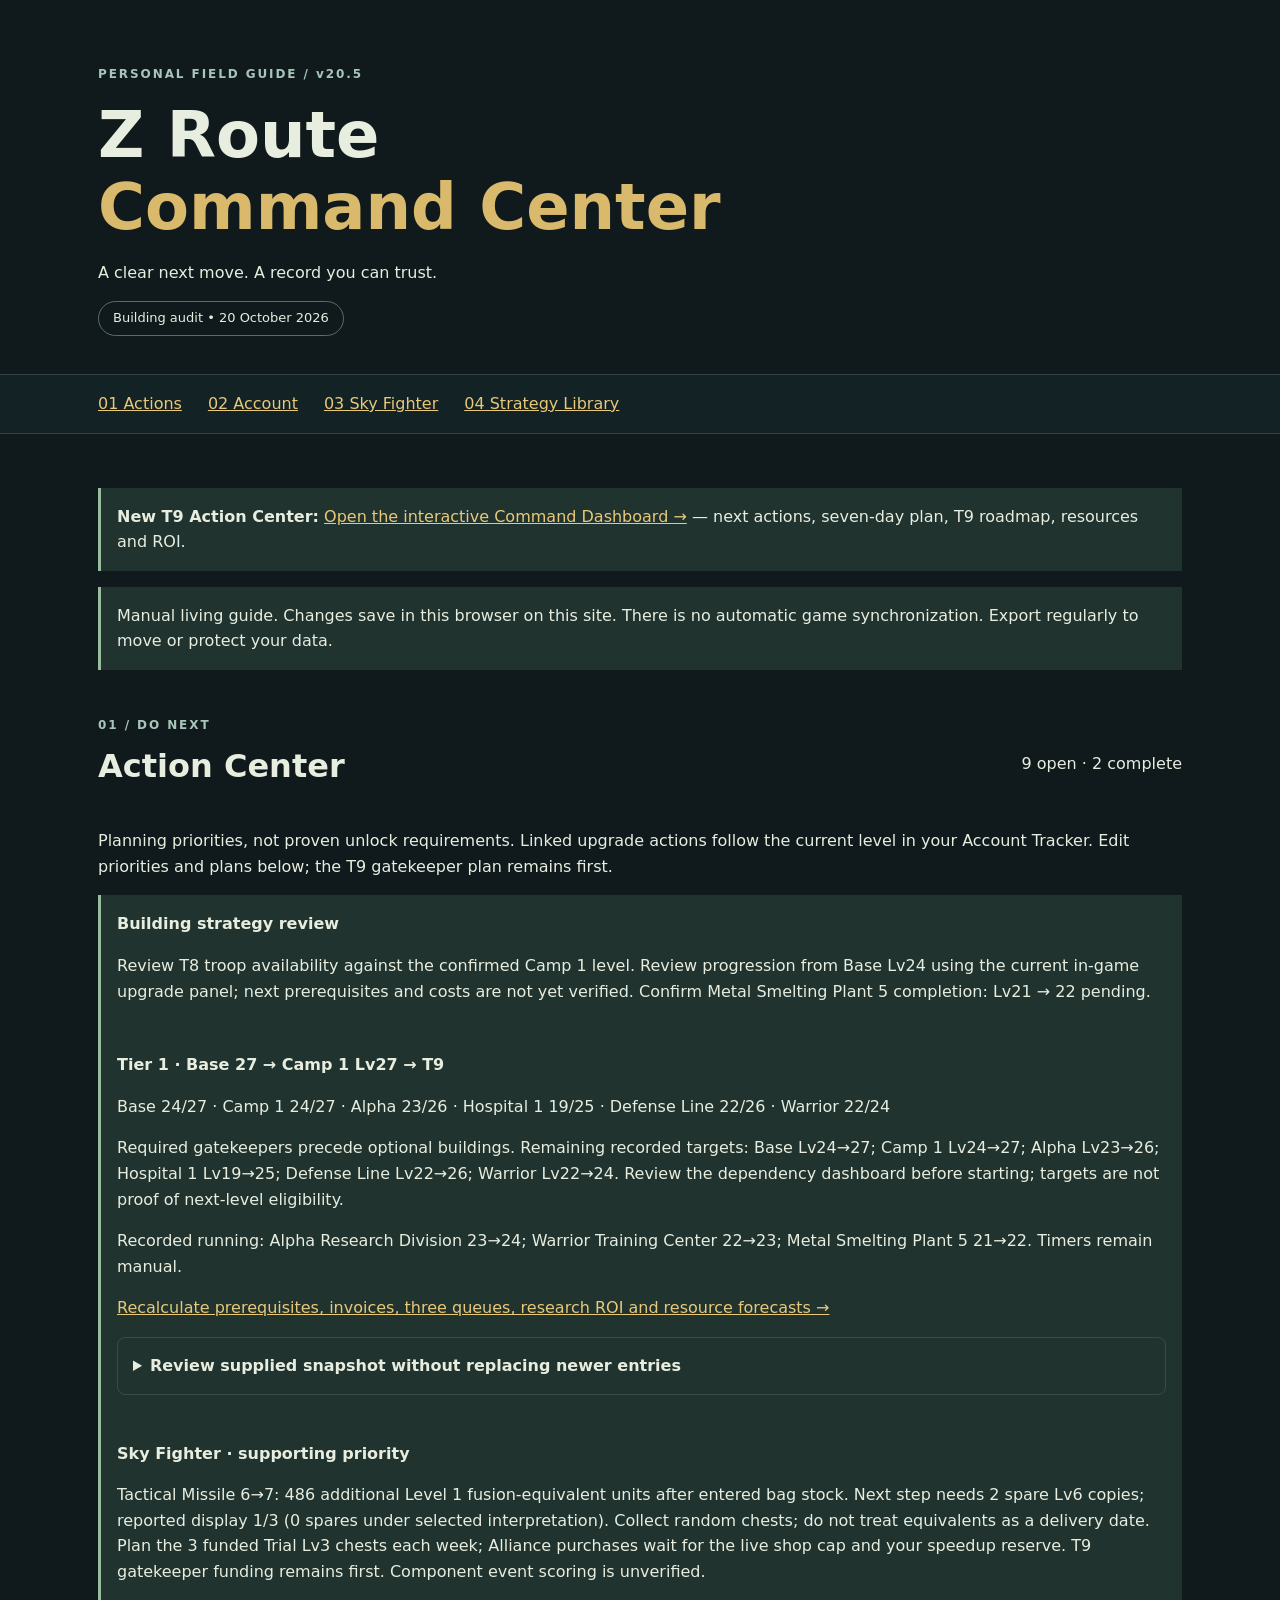
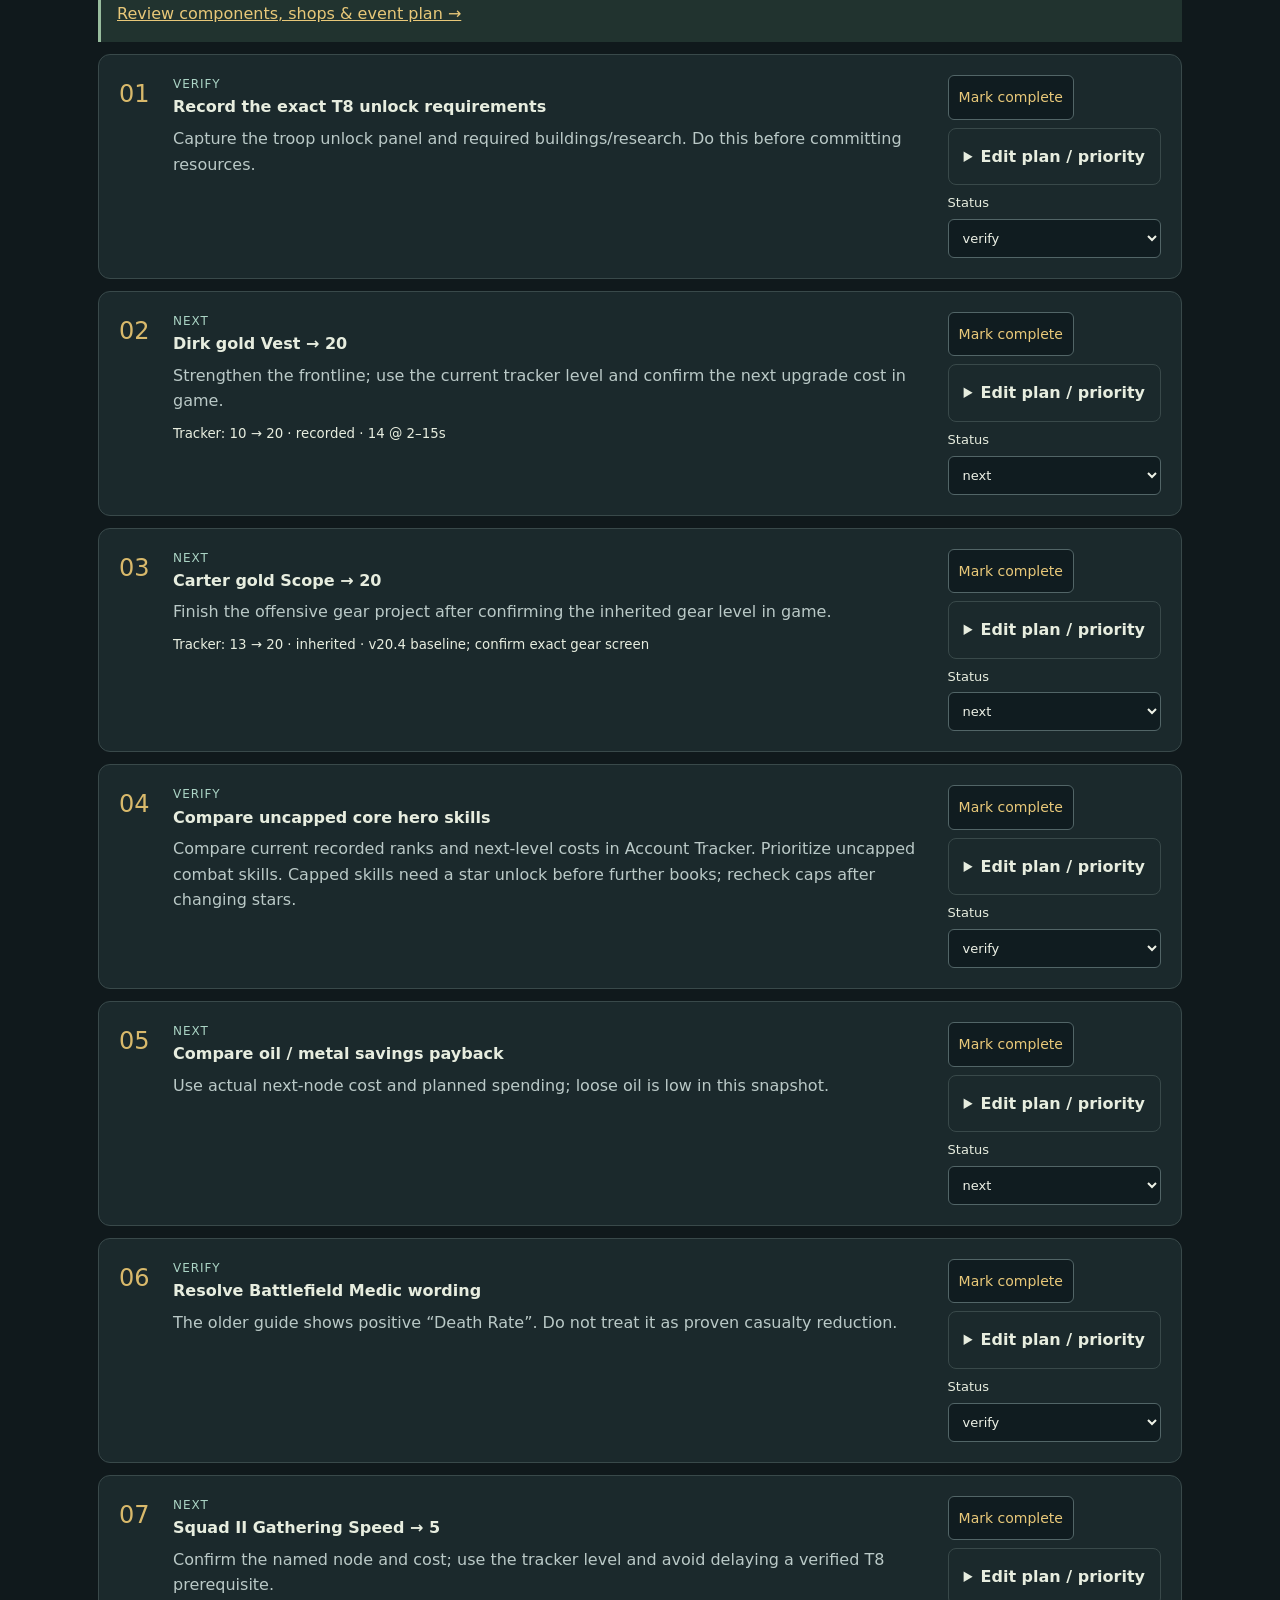
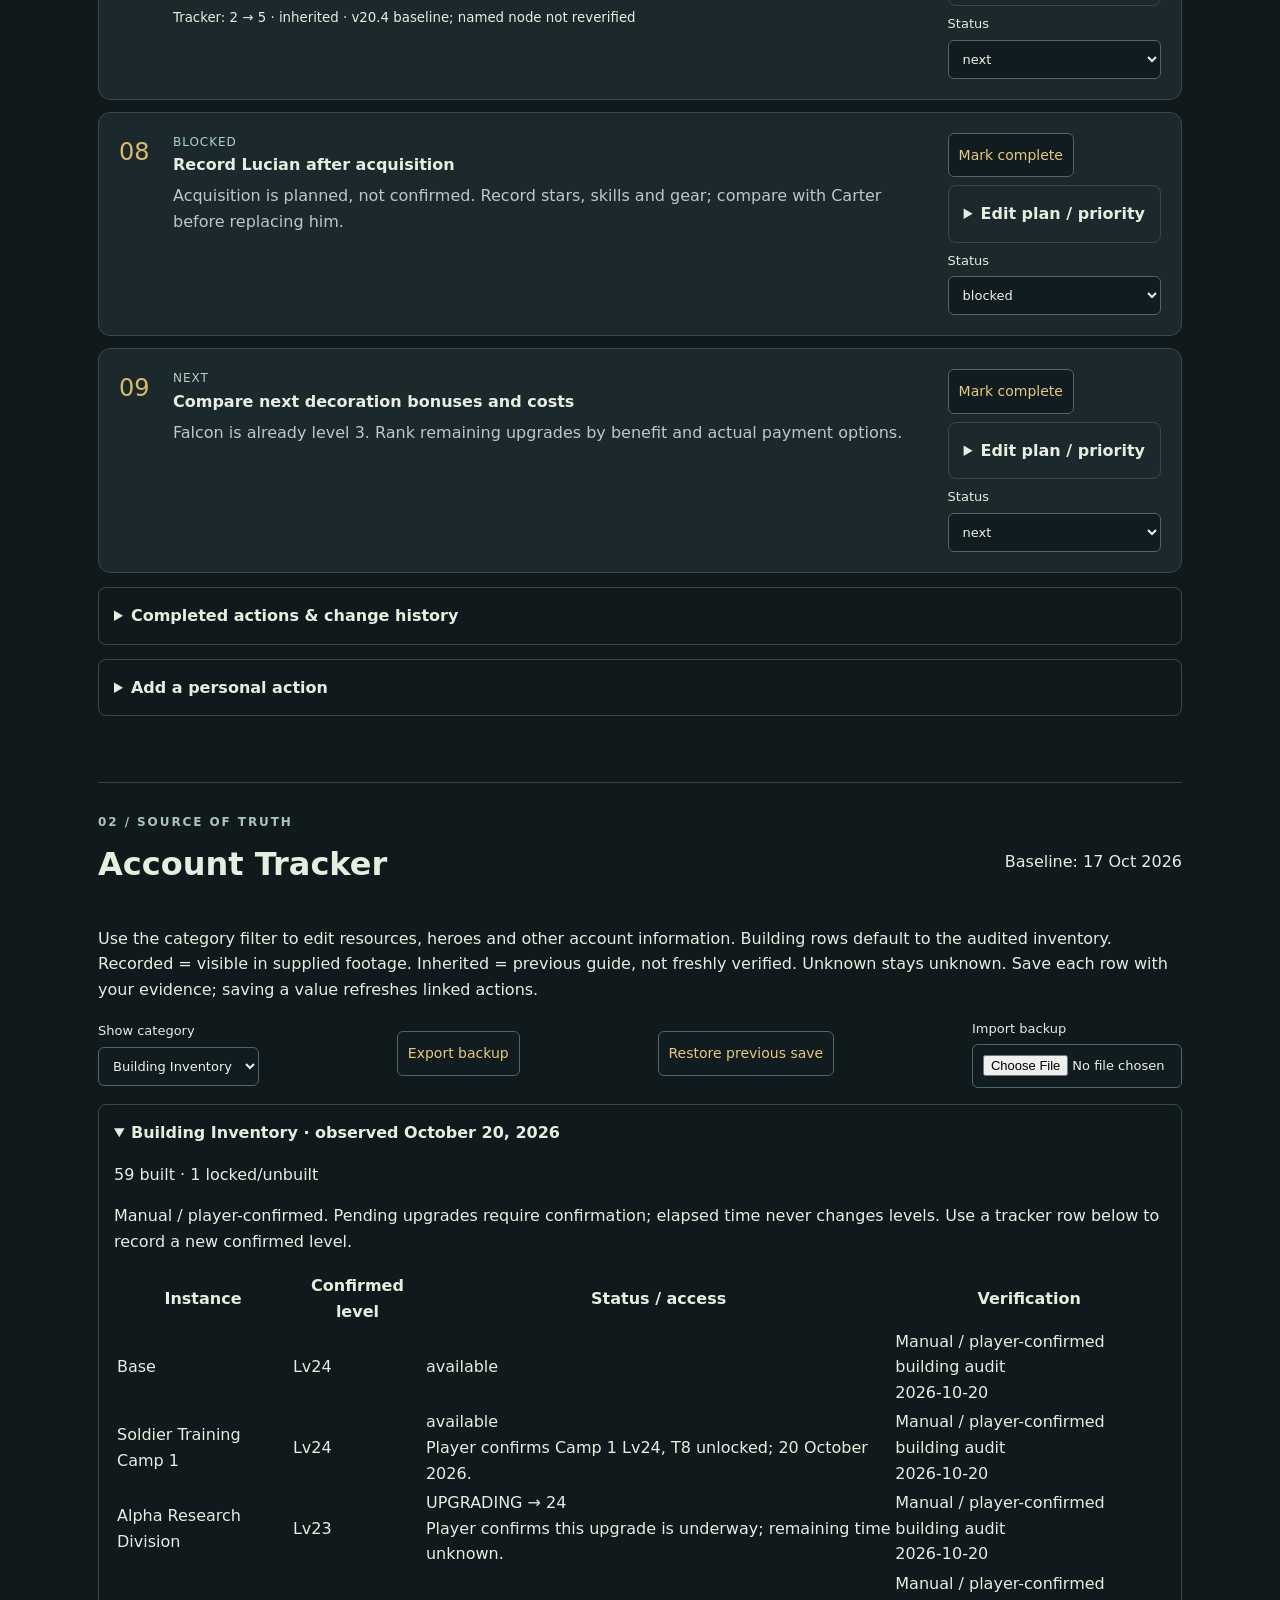
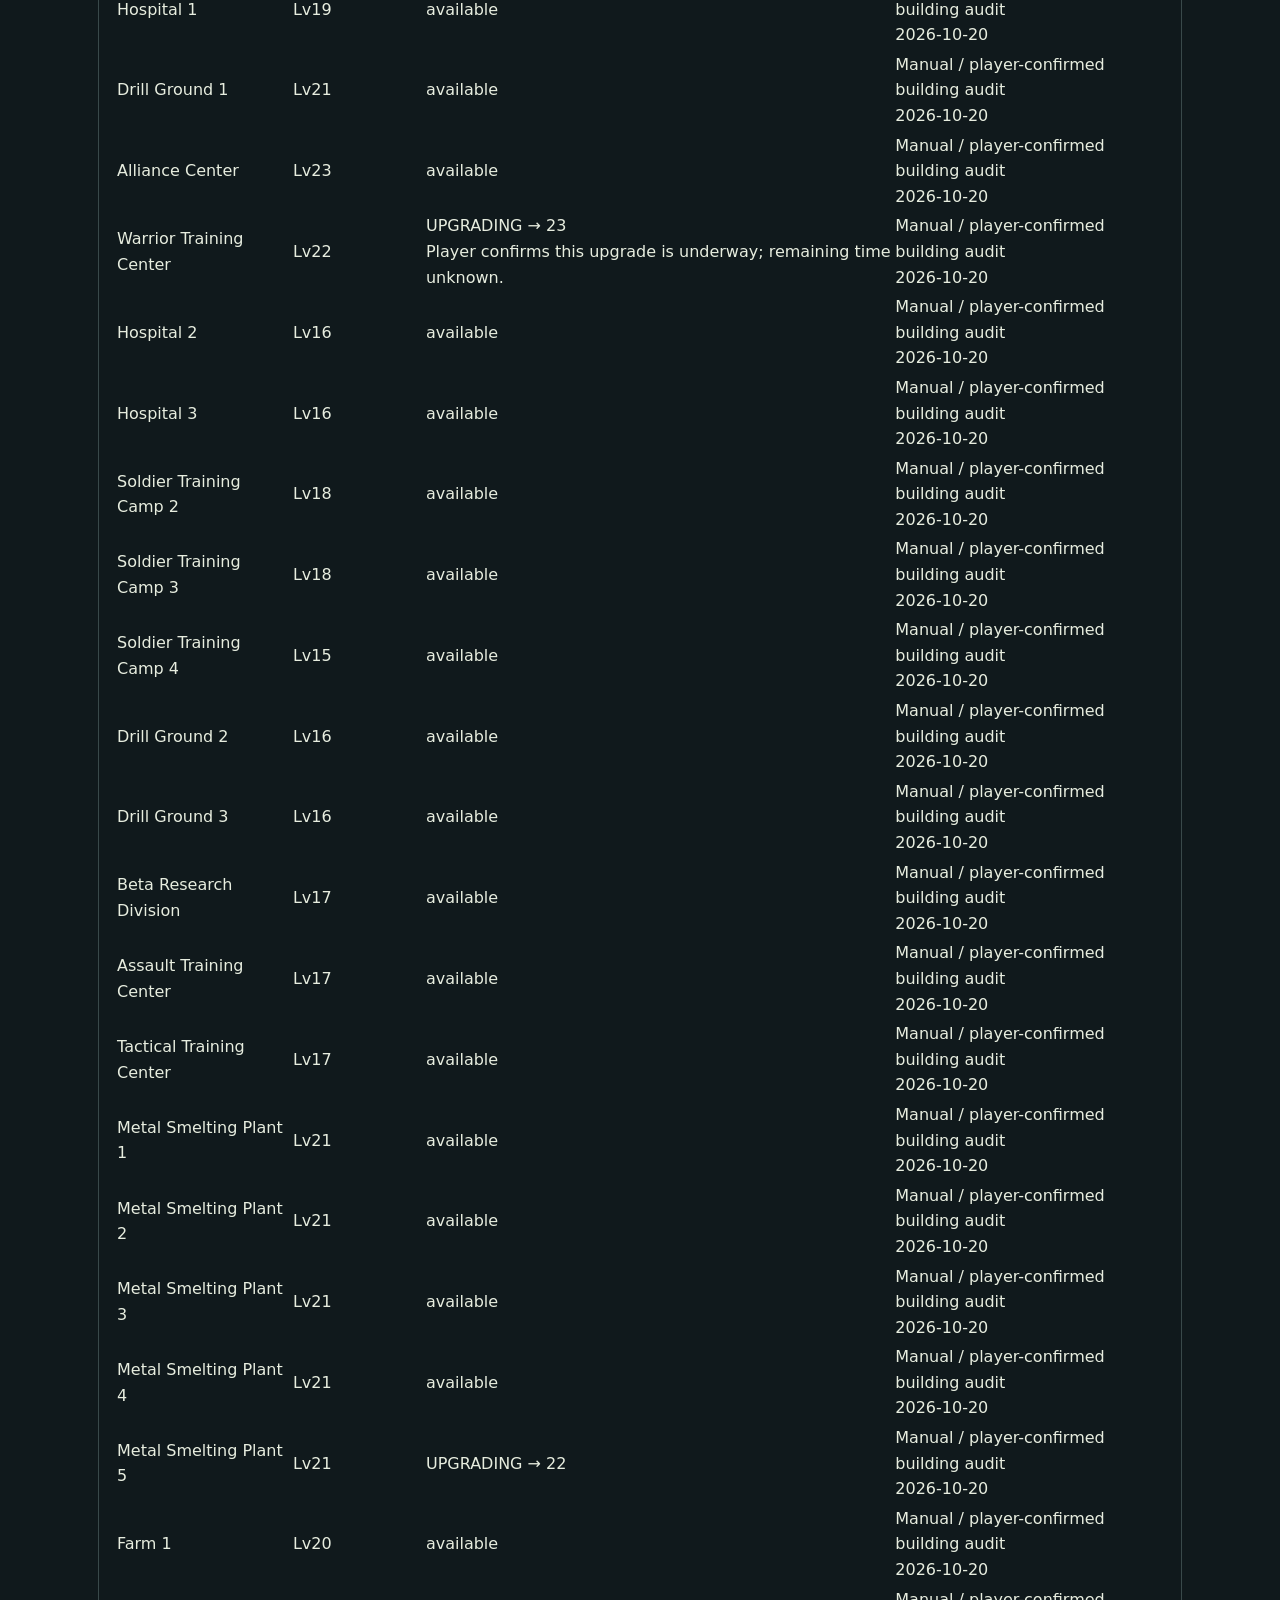
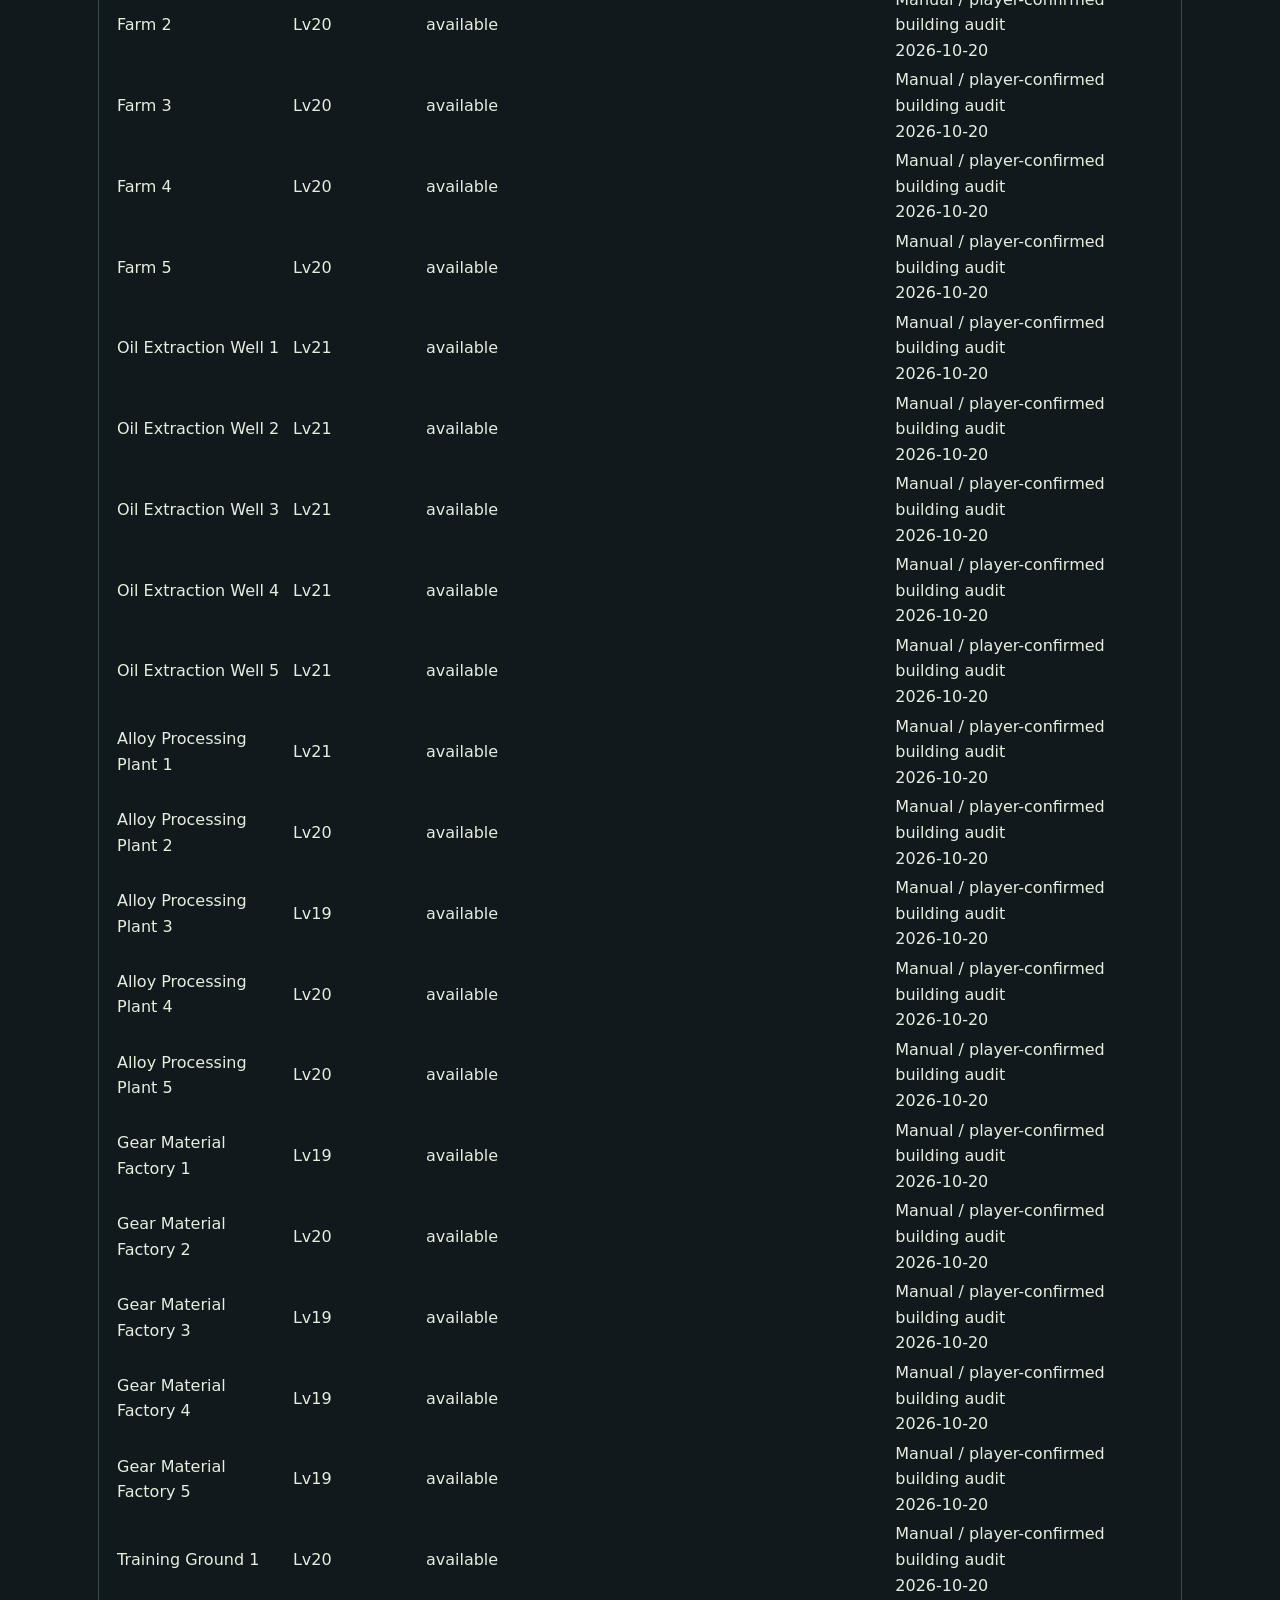
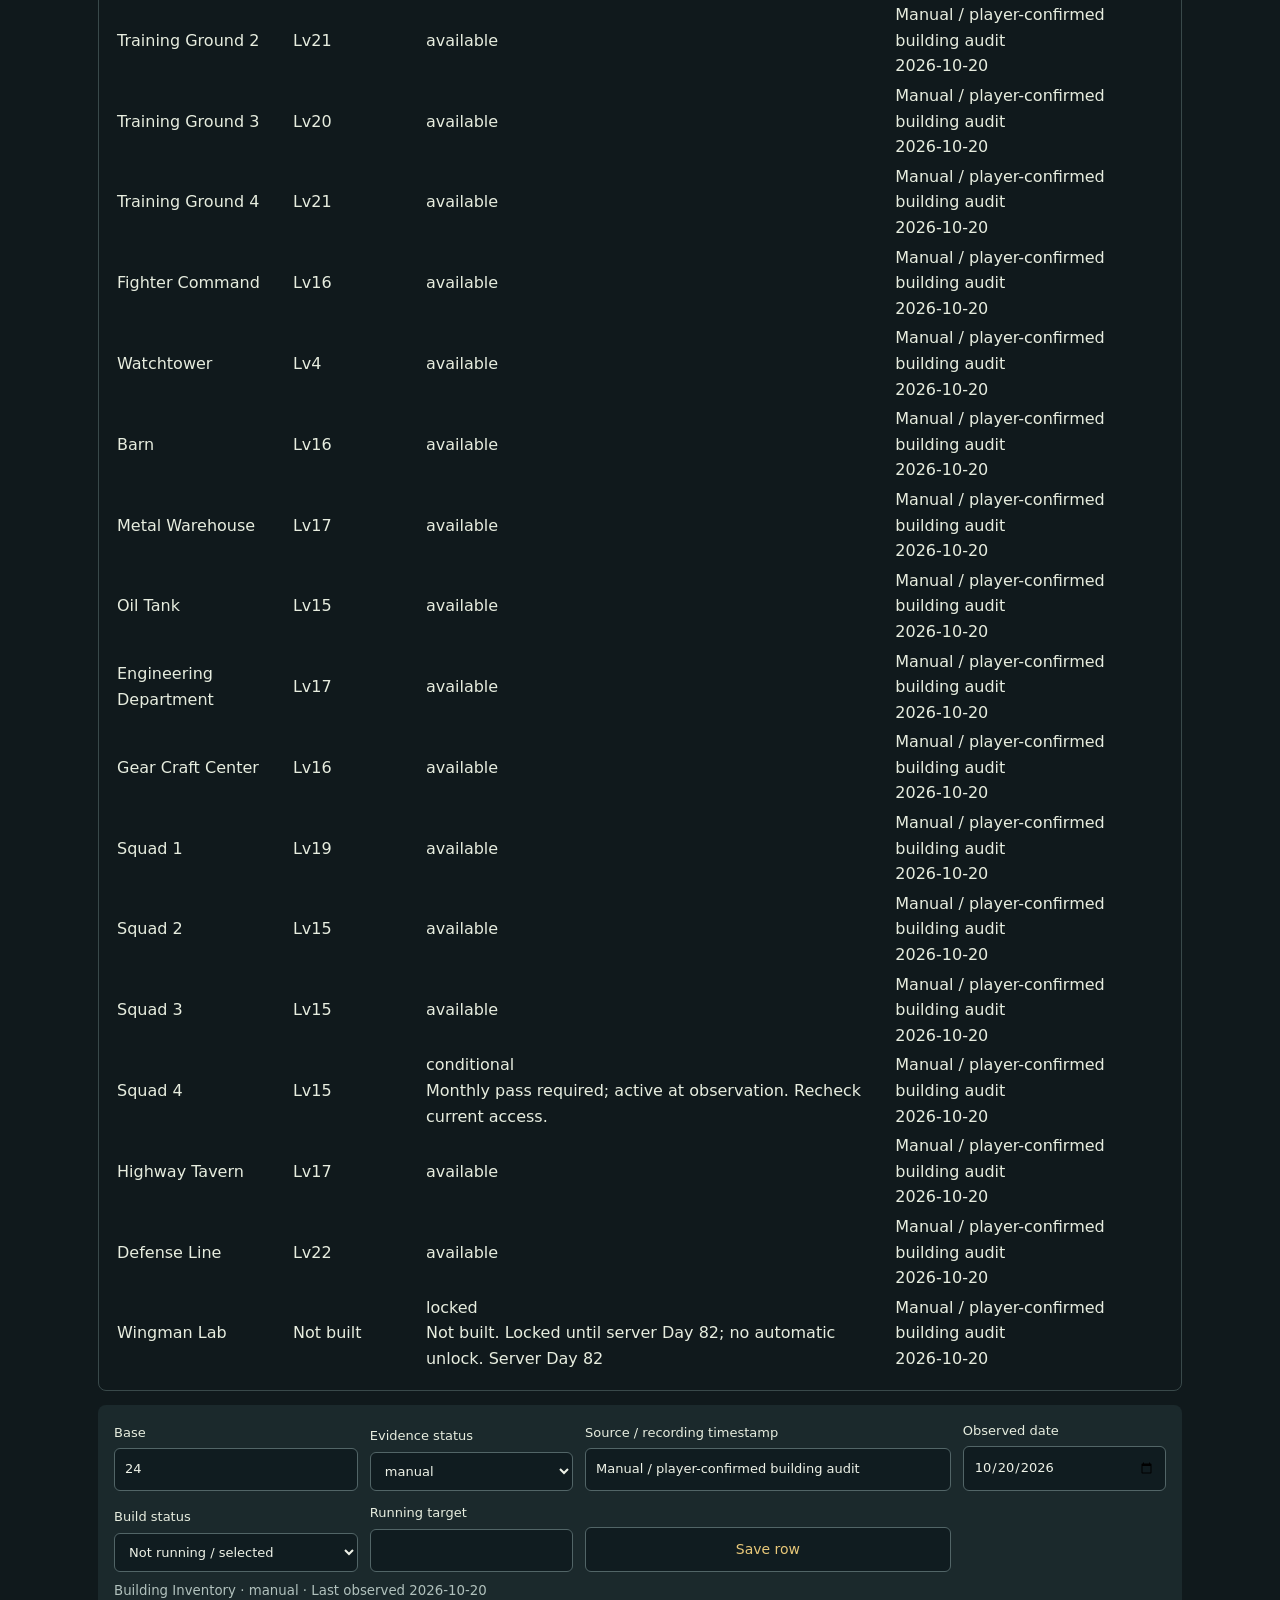
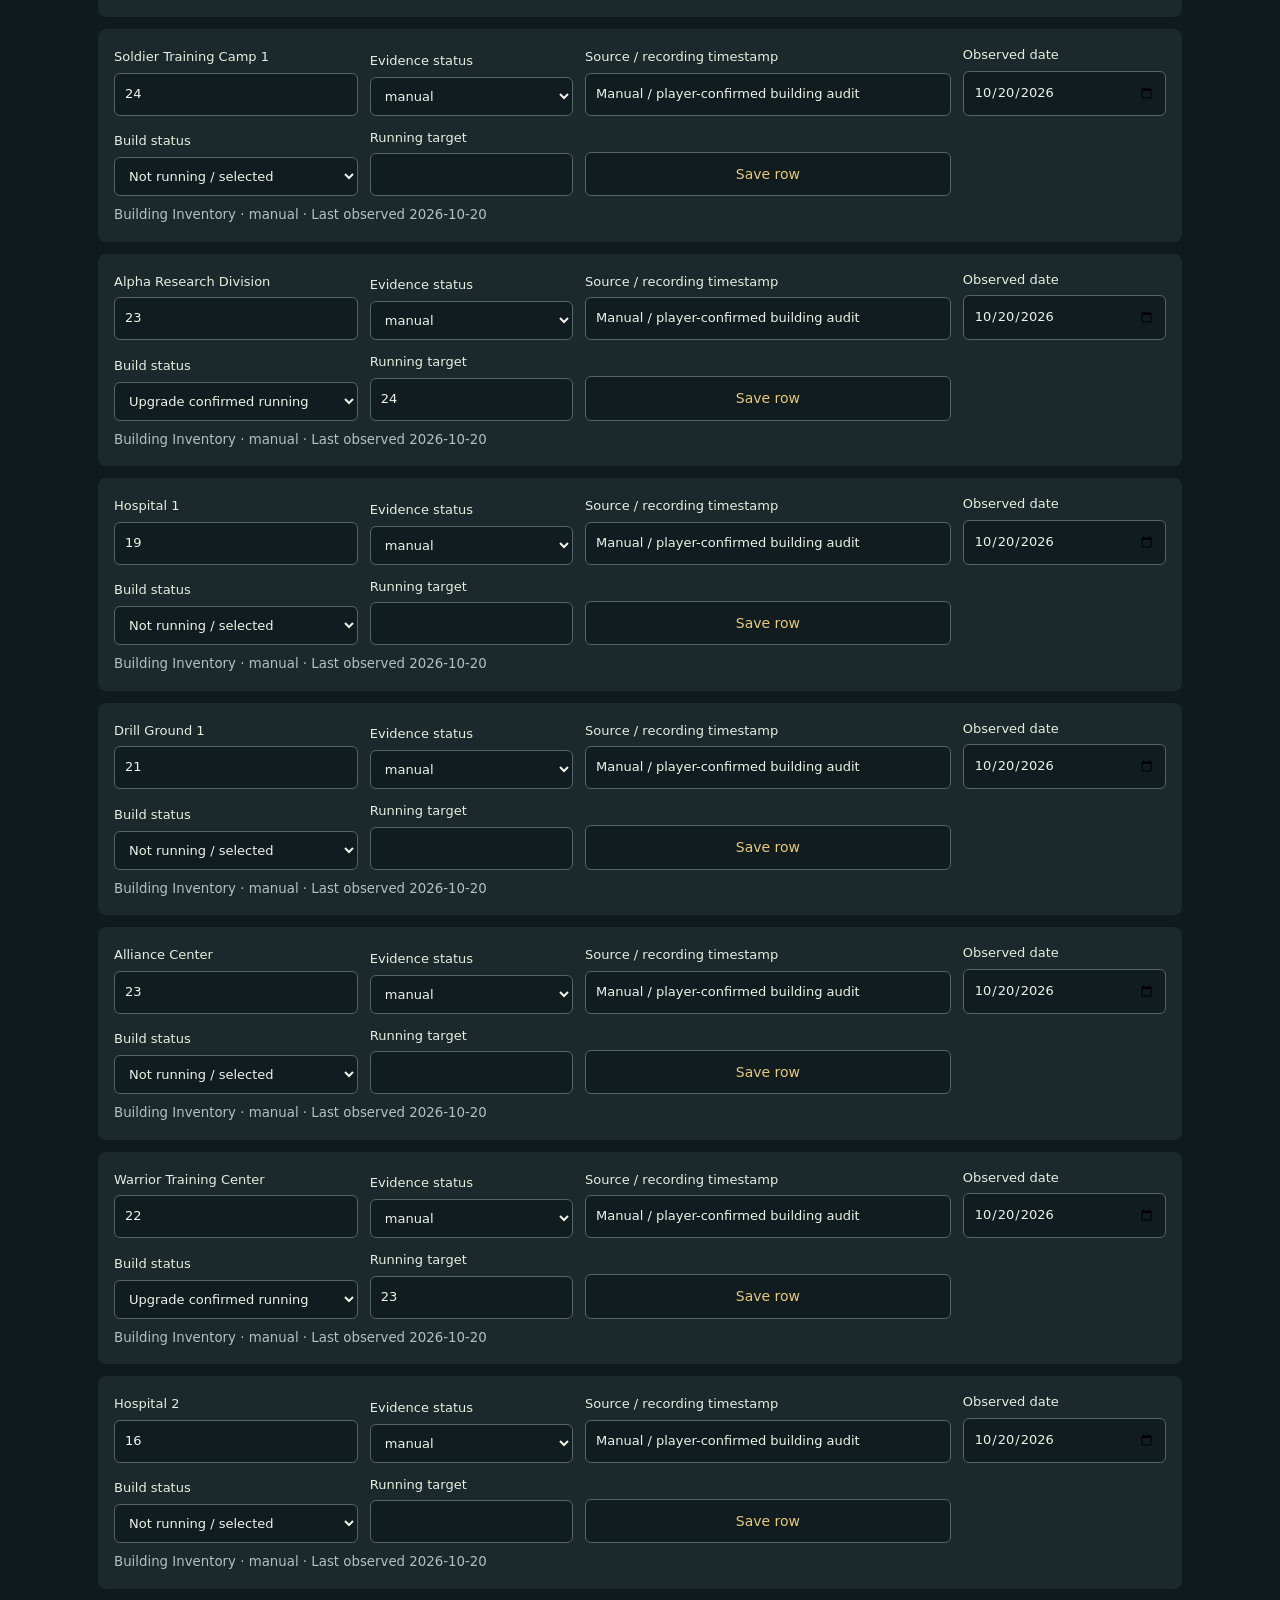
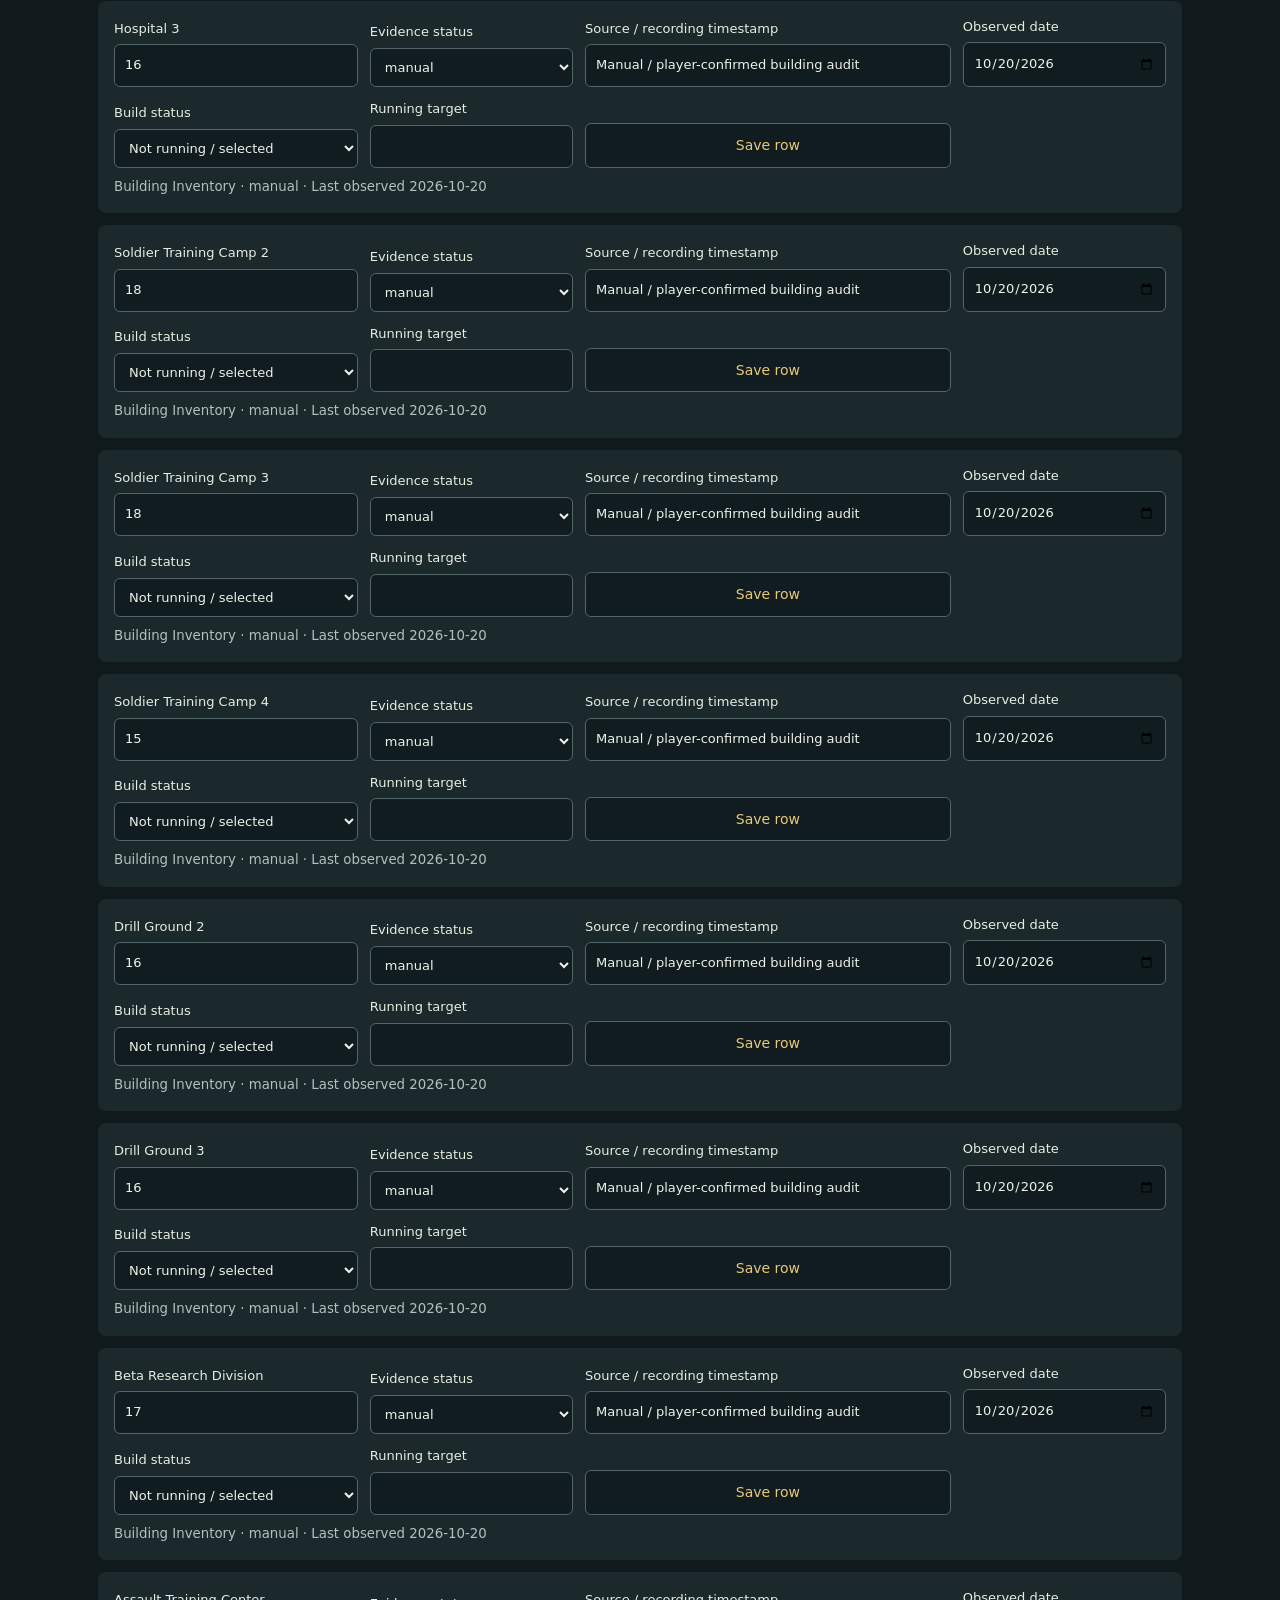
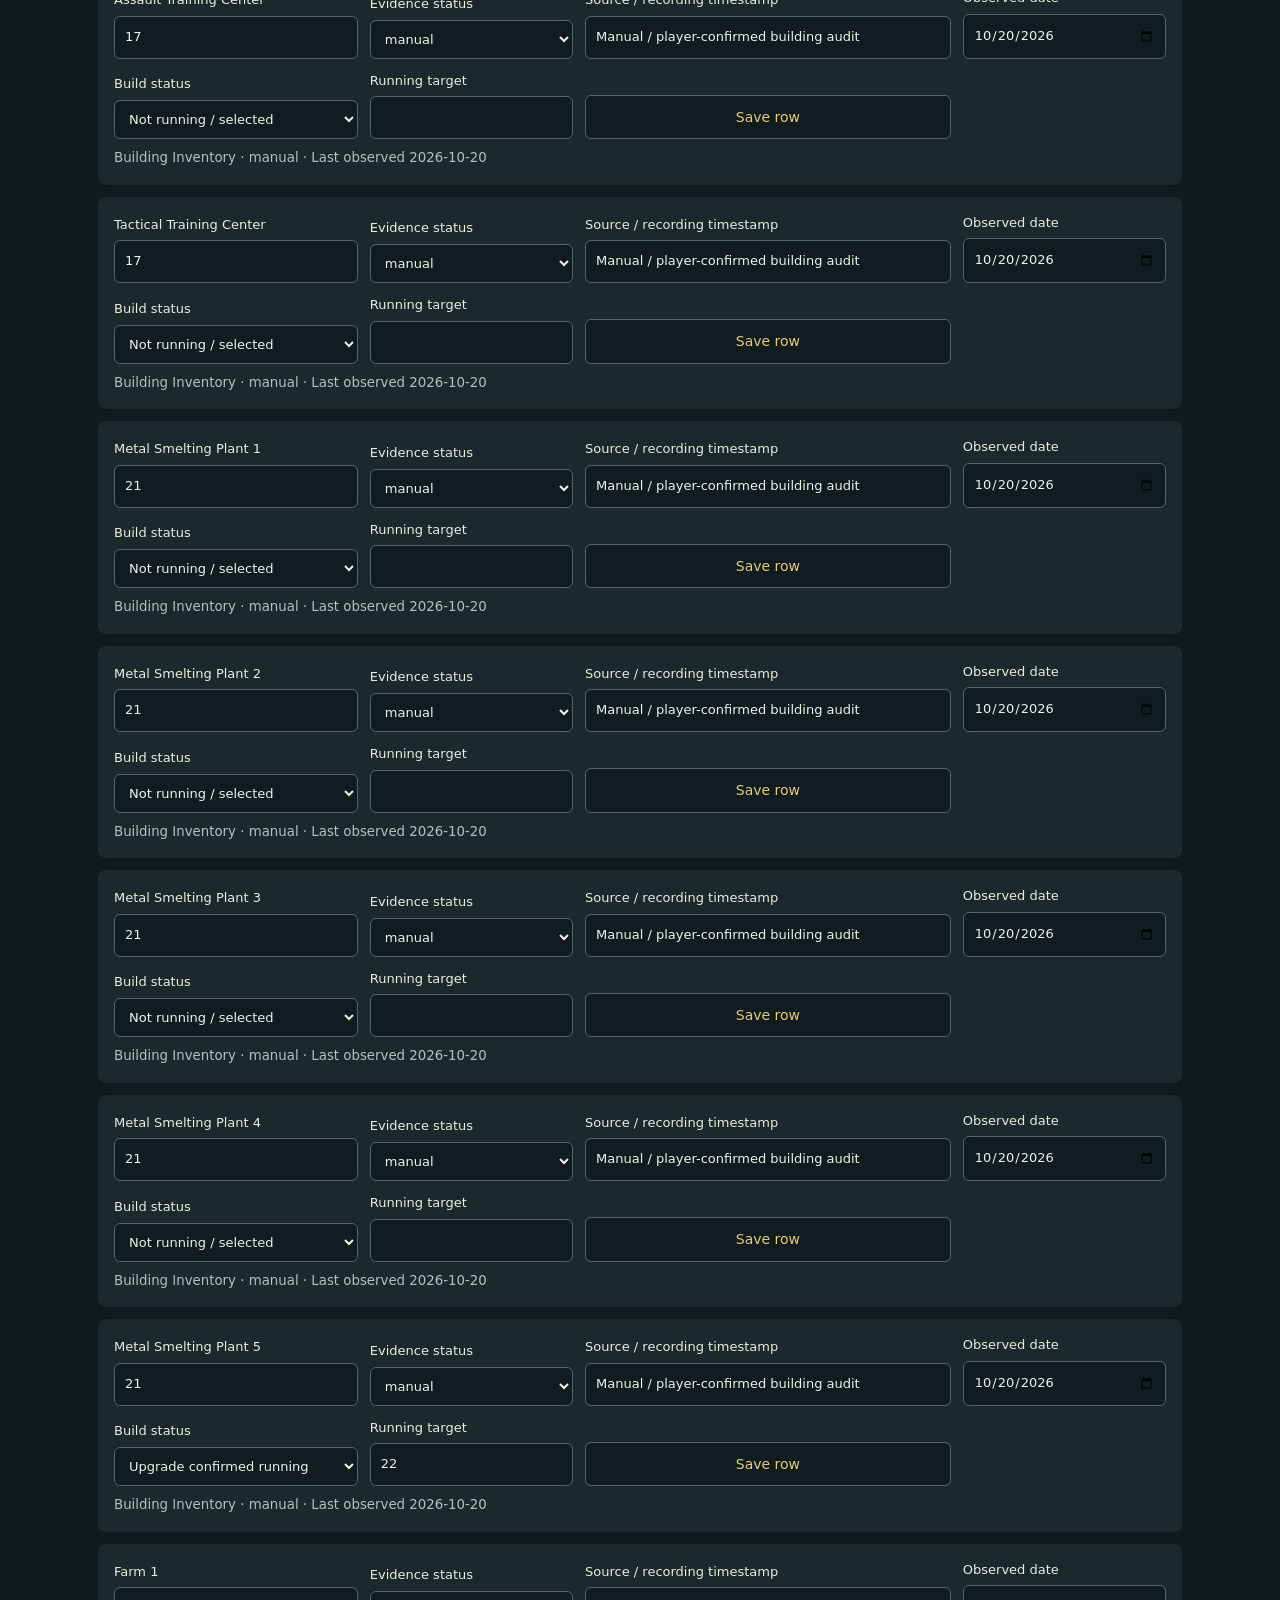
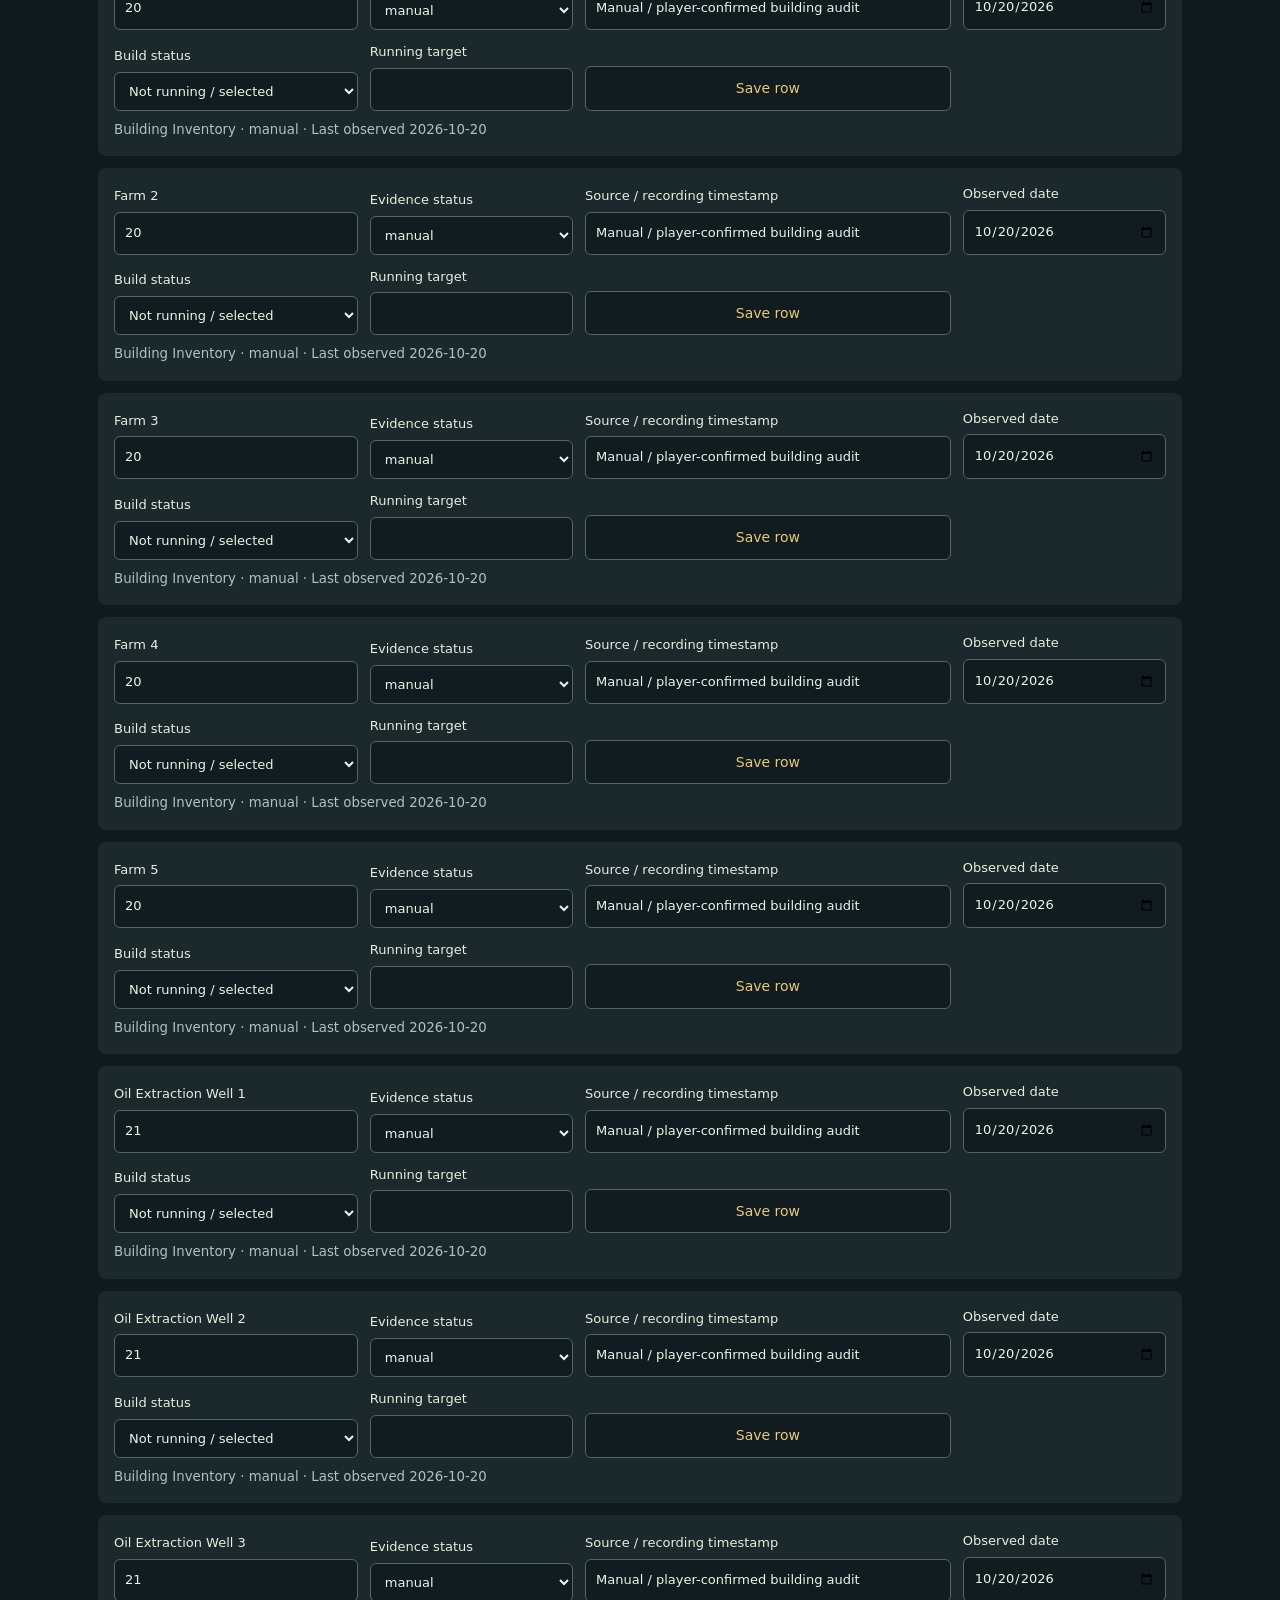
==== commit 80027198: "Restore account editing and add verified Sky Fighter planning workspace" ====
--- a/index.html
+++ b/index.html
@@ -1,4 +1,4 @@
-<!doctype html><html lang="en"><head><meta charset="utf-8"><meta name="viewport" content="width=device-width, initial-scale=1"><title>Z Route • Living Guide v20.5</title><link rel="stylesheet" href="style.css"><script defer src="seed.js"></script><script defer src="buildings.js"></script><script defer src="app.js"></script></head><body><header><div class="eyebrow">PERSONAL FIELD GUIDE / v20.5</div><h1>Z Route <span>Command Center</span></h1><p>A clear next move. A record you can trust.</p><div class="badge">Building audit • 20 October 2026</div></header><nav><a href="#actions">01 Actions</a><a href="#tracker">02 Account</a><a href="#library">03 Strategy Library</a></nav><main><p class="notice"><strong>New T9 Action Center:</strong> <a href="command-dashboard.html">Open the interactive Command Dashboard →</a> — next actions, seven-day plan, T9 roadmap, resources and ROI.</p><p class="notice">Manual living guide. Changes save in this browser on this site. There is no automatic game synchronization. Export regularly to move or protect your data.</p><p id="storageMessage" role="status"></p><section id="actions"><div class="section-head"><div><div class="eyebrow">01 / DO NEXT</div><h2>Action Center</h2></div><span id="counts"></span></div><p>Planning priorities, not proven unlock requirements. Linked upgrade actions follow the current level in your Account Tracker.</p><div id="buildingReviews" class="notice"></div><div id="actionList"></div><details><summary>Completed actions & change history</summary><div id="completed"></div><ol id="history"></ol></details><details><summary>Add a personal action</summary><form id="addTask"><label>Action <input name="title" required maxlength="160"></label><label>Why / next step <input name="why" required maxlength="800"></label><button>Add action</button></form></details></section><section id="tracker"><div class="section-head"><div><div class="eyebrow">02 / SOURCE OF TRUTH</div><h2>Account Tracker</h2></div><span id="lastSaved"></span></div><p>Recorded = visible in supplied footage. Inherited = previous guide, not freshly verified. Unknown stays unknown. Save each row with your evidence; saving a value refreshes linked actions.</p><div class="toolbar"><label>Show category <select id="groupFilter"><option selected>Base &amp; buildings</option><option value="">All categories</option></select></label><button id="export">Export backup</button><button id="undo">Restore previous save</button><label class="file">Import backup<input id="import" type="file" accept="application/json,.json"></label></div><p id="transferMessage" role="status"></p><div id="importPreview" hidden></div><details open><summary>Building Inventory · observed October 20, 2026</summary><p id="buildingCount"></p><p>Manual / player-confirmed. Pending upgrades require confirmation; elapsed time never changes levels. Use a tracker row below to record a new confirmed level.</p><div style="overflow-x:auto"><table><thead><tr><th>Instance</th><th>Confirmed level</th><th>Status / access</th><th>Verification</th></tr></thead><tbody id="buildingRows"></tbody></table></div></details><div id="fields"></div><details><summary>Add a tracker entry</summary><form id="addField"><label>Name<input name="label" required maxlength="160"></label><label>Category<input name="group" required maxlength="80"></label><label>Value<input name="value" required maxlength="500"></label><label>Evidence<input name="source" required maxlength="500"></label><button>Add entry</button></form></details></section><section id="library"><div class="eyebrow">03 / READ WHEN NEEDED</div><h2>Strategy Library</h2><p>All 18 earlier sections are preserved below, with audit notes separating older claims from current evidence. Old checkboxes here are frozen.</p><p><a href="AUDIT.md">Evidence audit & limitations</a> · <a href="index_v20_4.html">Original v20.4</a> · <a href="index_v20_3.html">Original v20.3</a></p><details id="c1"><summary>Live Account Snapshot + Next 10</summary><p class="audit"><b>v20.5 audit:</b> Replace duplicated account values and Top 10 with the tracker and derived action queue above. Inherited values are labeled separately from footage.</p><div class="historical"><p><b>Historical v20.4 content — frozen reference. Current actions and account values above take precedence.</b></p><h2><span class="ico" style="--ic:#55A9E3">A</span><span>Live Account Snapshot + Next 10</span></h2><p class="subtitle">Personal account — October 17, 2026. This is the current authoritative action queue; older reference sections remain available below.</p>
+<!doctype html><html lang="en"><head><meta charset="utf-8"><meta name="viewport" content="width=device-width, initial-scale=1"><title>Z Route • Living Guide v20.5</title><link rel="stylesheet" href="style.css?v=20261020e"><link rel="stylesheet" href="fighter.css?v=20261020e"><script defer src="workspace.js?v=20261020e"></script><script defer src="fighter-data.js?v=20261020e"></script><script defer src="fighter-model.js?v=20261020e"></script><script defer src="seed.js?v=20261020e"></script><script defer src="buildings.js?v=20261020e"></script><script defer src="app.js?v=20261020e"></script><script defer src="fighter-ui.js?v=20261020e"></script></head><body><header><div class="eyebrow">PERSONAL FIELD GUIDE / v20.5</div><h1>Z Route <span>Command Center</span></h1><p>A clear next move. A record you can trust.</p><div class="badge">Building audit • 20 October 2026</div></header><nav><a href="#actions">01 Actions</a><a href="#tracker">02 Account</a><a href="#fighterDashboard">03 Sky Fighter</a><a href="#library">04 Strategy Library</a></nav><main><p class="notice"><strong>New T9 Action Center:</strong> <a href="command-dashboard.html">Open the interactive Command Dashboard →</a> — next actions, seven-day plan, T9 roadmap, resources and ROI.</p><p class="notice">Manual living guide. Changes save in this browser on this site. There is no automatic game synchronization. Export regularly to move or protect your data.</p><p id="storageMessage" role="status"></p><section id="actions"><div class="section-head"><div><div class="eyebrow">01 / DO NEXT</div><h2>Action Center</h2></div><span id="counts"></span></div><p>Planning priorities, not proven unlock requirements. Linked upgrade actions follow the current level in your Account Tracker. Edit priorities and plans below; the T9 gatekeeper plan remains first.</p><div id="buildingReviews" class="notice"></div><div id="gatekeeperActions" class="notice"></div><div data-fighter-action class="notice"></div><div id="actionList"></div><details><summary>Completed actions & change history</summary><div id="completed"></div><ol id="history"></ol></details><details><summary>Add a personal action</summary><form id="addTask"><label>Action <input name="title" required maxlength="160"></label><label>Why / next step <input name="why" required maxlength="800"></label><button>Add action</button></form></details></section><section id="tracker"><div class="section-head"><div><div class="eyebrow">02 / SOURCE OF TRUTH</div><h2>Account Tracker</h2></div><span id="lastSaved"></span></div><p>Use the category filter to edit resources, heroes and other account information. Building rows default to the audited inventory. Recorded = visible in supplied footage. Inherited = previous guide, not freshly verified. Unknown stays unknown. Save each row with your evidence; saving a value refreshes linked actions.</p><div class="toolbar"><label>Show category <select id="groupFilter"><option selected>Building Inventory</option><option value="">All categories</option></select></label><button id="export">Export backup</button><button id="undo">Restore previous save</button><label class="file">Import backup<input id="import" type="file" accept="application/json,.json"></label></div><p id="transferMessage" role="status"></p><div id="importPreview" hidden></div><details open><summary>Building Inventory · observed October 20, 2026</summary><p id="buildingCount"></p><p>Manual / player-confirmed. Pending upgrades require confirmation; elapsed time never changes levels. Use a tracker row below to record a new confirmed level.</p><div style="overflow-x:auto"><table><thead><tr><th>Instance</th><th>Confirmed level</th><th>Status / access</th><th>Verification</th></tr></thead><tbody id="buildingRows"></tbody></table></div></details><div id="fields"></div><details><summary>Add a tracker entry</summary><form id="addField"><label>Name<input name="label" required maxlength="160"></label><label>Category<input name="group" required maxlength="80"></label><label>Value<input name="value" required maxlength="500"></label><label>Evidence<input name="source" required maxlength="500"></label><button>Add entry</button></form></details></section><section id="fighterDashboard"></section><div id="workspaceTools"></div><section id="library"><div class="eyebrow">03 / READ WHEN NEEDED</div><h2>Strategy Library</h2><p>All 18 earlier sections are preserved below, with audit notes separating older claims from current evidence. Old checkboxes here are frozen.</p><p><a href="AUDIT.md">Evidence audit & limitations</a> · <a href="index_v20_4.html">Original v20.4</a> · <a href="index_v20_3.html">Original v20.3</a></p><details id="c1"><summary>Live Account Snapshot + Next 10</summary><p class="audit"><b>v20.5 audit:</b> Replace duplicated account values and Top 10 with the tracker and derived action queue above. Inherited values are labeled separately from footage.</p><div class="historical"><p><b>Historical v20.4 content — frozen reference. Current actions and account values above take precedence.</b></p><h2><span class="ico" style="--ic:#55A9E3">A</span><span>Live Account Snapshot + Next 10</span></h2><p class="subtitle">Personal account — October 17, 2026. This is the current authoritative action queue; older reference sections remain available below.</p>
 <div class="fresh"><h3>Current strategy</h3><p><strong>Primary objective:</strong> move from Base 23 / T7 toward T8 efficiently, without sacrificing frontline strength or draining oil on low-return upgrades. <strong>Lucian:</strong> acquisition planned; do not assume he replaces Carter until tested.</p><p><span class="state">✓ Account-confirmed</span>   <span class="state wait">◇ Strategic target</span>   <span class="state check">? Verify in game</span></p></div>
 <table class="v204-table"><tr><th>Area</th><th>Current baseline</th></tr><tr><td>Base / troops</td><td>Base 23 • T7, T8 target</td></tr><tr><td>Buildings</td><td>Soldier Camp 21 → 22 underway • Alpha 22 → 23 next • Alliance 22 • Warrior 22 • Hospital 16</td></tr><tr><td>Formation</td><td>Front: Arnold + Dirk • Rear: Nora + Carter + Monroe</td></tr><tr><td>Squad 1</td><td>7,915,488 displayed power in formation recording (not a fixed combat outcome)</td></tr><tr><td>Research</td><td>Economy 93% • Squad I 96% • Squad II 10% • Super Soldiers 7% (recording snapshots)</td></tr><tr><td>Scarcity</td><td>Oil comparatively low in inventory recording; unopened packs not counted</td></tr></table>
 <h3>Top 10 — active action checklist</h3><p class="small-note">Check items as you complete them. Your checkmarks are saved in this browser. These are planning priorities, not proven game requirements.</p><ul class="tasklist"><li><label><input data-task="v204-1" type="checkbox"/><strong>Finish Soldier Training Camp 21 → 22</strong></label><span class="desc">Already in progress. Then inspect its T8 troop unlock panel; record exact Base, building, and research requirements before committing RSS.</span></li><li><label><input data-task="v204-2" type="checkbox"/><strong>Verify and map the T8 unlock path</strong></label><span class="desc">T7 currently. Do not assume a required camp or Base level until confirmed in-game. Prioritize mandatory prerequisites over optional buildings.</span></li><li><label><input data-task="v204-3" type="checkbox"/><strong>Alpha Research Division 22 → 23</strong></label><span class="desc">Your next stated building target. Confirm whether this is a Base 24 gate or primarily research capacity.</span></li><li><label><input data-task="v204-4" type="checkbox"/><strong>Finish Dirk’s gold Vest 10 → 20</strong></label><span class="desc">Last screenshot: Vest 10, Helmet 20. Confirm current Vest level before spending.</span></li><li><label><input data-task="v204-5" type="checkbox"/><strong>Carter’s gold Scope 13 → 20</strong></label><span class="desc">Rifle 20 is complete. Seven Scope levels remain as of your latest update.</span></li><li><label><input data-task="v204-6" type="checkbox"/><strong>Target oil and metal cost reductions with positive payback</strong></label><span class="desc">Compare the exact next-node costs and projected savings across your planned buildings and research. Oil was the lowest loose-resource balance in the recent recording.</span></li><li><label><input data-task="v204-7" type="checkbox"/><strong>Advance Battlefield Medic</strong></label><span class="desc">Check actual reduction in deaths and prerequisites; coordinate with Hospital 16 capacity and healing supplies.</span></li><li><label><input data-task="v204-8" type="checkbox"/><strong>Squad II Gathering Speed 2/5 → 5/5</strong></label><span class="desc">Three remaining levels. Use a spare research slot if it does not delay a critical T8 prerequisite.</span></li><li><label><input data-task="v204-9" type="checkbox"/><strong>Develop Lucian after acquisition</strong></label><span class="desc">Acquire Lucian, record star level/skills/gear, test versus Carter before replacing a proven Squad 1 hero. Reserve premium offensive gear materials until evaluated.</span></li><li><label><input data-task="v204-10" type="checkbox"/><strong>Continue Soldier / Super Soldiers and Warrior Hero research</strong></label><span class="desc">Focus on combat-value nodes with clear benefits; Squad I is approximately 96% complete and Super Soldiers approximately 7% per recording.</span></li></ul><h3>Completed milestones — removed from active queue</h3><p>✓ Nora gold Rifle 20 + Scope 20. ✓ Carter gold Rifle 20. ✓ Arnold gold Helmet 20 + Vest 20. ✓ Monroe gold Rifle 30 + Scope 20. ✓ Dirk gold Helmet 20. ✓ Wasteland Falcon decoration level 3. ✓ Vince acquired. ✓ Primary five-hero formation confirmed.</p><p class="small-note">Outstanding verification: Dirk's current Vest level; exact T8 prerequisites; Lucian acquisition details; whether new hero/skill screens change spending priorities.</p></div></details><details id="c2"><summary>Skill Investment — Current Decision Rules</summary><p class="audit"><b>v20.5 audit:</b> 20 @ 0–20s confirms Arnold Shotgun 16/20, Field Support 18/20, Shield 20/20 capped; Monroe auto attack 13/20, Reinforcement 20/20 capped, Scout 11/20. Dirk skills 10/10 capped; Carter shown skills capped. Nora Crossbow 19/30 in 15 @ 38s. Untranscribed ranks remain unknown.</p><div class="historical"><p><b>Historical v20.4 content — frozen reference. Current actions and account values above take precedence.</b></p><h2><span class="ico" style="--ic:#E5B64C">S</span><span>Skill Investment — Current Decision Rules</span></h2><p class="subtitle">Prioritize verified high-impact skills; no fabricated skill-book budgets.</p><div class="fresh"><h3>Recommended order of evaluation</h3><p><strong>1. Arnold protection:</strong> check Field Support and Tactical Shield levels and their actual next-rank benefits. <strong>2. Monroe damage:</strong> compare Strong Reinforcement with auto-attack rank benefits. <strong>3. Nora:</strong> prioritize combat-relevant skills, not conditional gathering-only effects for PvP. <strong>4. Dirk and Carter:</strong> avoid spending on skills capped by current star levels. <strong>5. Lucian:</strong> defer significant books until acquisition and skill unlocks are known.</p></div><p><span class="state check">? Verify</span> Exact current ranks of all four skills on each hero. Previous skill queue values may be stale. If a skill says max level reached, do not keep it on the spending list.</p></div></details><details id="c3"><summary>Front Line - Battle Evidence</summary><p class="audit"><b>v20.5 audit:</b> 17 contains multiple reports and different opponents. Preserve historical damage totals as examples only; five matching types show +20% HP/ATK/DEF in report 17 @ 18s.</p><div class="historical"><p><b>Historical v20.4 content — frozen reference. Current actions and account values above take precedence.</b></p><h2><span class="ico" style="--ic:#E6655D">B</span><span>Front Line - Battle Evidence</span></h2><p class="legacy"><strong>Reference / historical planning:</strong> This section is retained from v20.3 for context. Any old levels, Top 10 ranks, shard routes, dates or costs are superseded by the v20.4 Account Snapshot and Resource Routing above. Verify mechanics and costs in game before spending.</p><p class="subtitle">Actual battle performance beats displayed hero power or rarity.</p><div class="cards"><div class="card" style="--accent:#E6655D"><h3>Monroe</h3><p>1.5M dealt / 87.5K taken. Second carry; now leading damage with the heaviest offensive UR gear.</p></div><div class="card" style="--accent:#E6655D"><h3>Nora</h3><p>1.2M dealt / 56.1K taken. Proven carry; exceptional output relative to lower gear investment.</p></div><div class="card" style="--accent:#E6655D"><h3>Arnold</h3><p>560K dealt / 432K taken. Locked defensive core; strong damage while protecting the squad.</p></div><div class="card" style="--accent:#E6655D"><h3>Carter</h3><p>425K dealt / 176K taken. Useful support + credible back-row output. Keep him; 4 star remains worthwhile.</p></div><div class="card" style="--accent:#E6655D"><h3>Dirk</h3><p>301K dealt / 507K taken. Most damage absorbed. Judge him as tank/team-defense, not DPS.</p></div></div><div class="callout"><strong>Confirmed lineup mechanic:</strong> 5 heroes of the same type = +20% HP, ATK and DEF in battle. A non-Warrior replacement must beat the outgoing hero AND compensate for losing the full five-type bonus.</div><div class="cards"><div class="card" style="--accent:#E6655D"><h3>Arnold - LOCKED</h3><p>Primary tank + team mitigation + meaningful damage.</p></div><div class="card" style="--accent:#E6655D"><h3>Nora - LOCKED</h3><p>Carry. Keep SSR shards flowing to 5 star.</p></div><div class="card" style="--accent:#E6655D"><h3>Monroe - LOCKED</h3><p>Second carry. First UR 4-star target.</p></div><div class="card" style="--accent:#E6655D"><h3>Carter - KEEP</h3><p>Support/amplifier with enough personal output to justify his slot.</p></div><div class="card" style="--accent:#E6655D"><h3>Dirk - KEEP / FUTURE TEST SLOT</h3><p>Most replaceable eventually, but latest report proves his tank role is real.</p></div></div></div></details><details id="c4"><summary>Hero Release Watch - Season 1</summary><p class="audit"><b>v20.5 audit:</b> Vince is acquired (14 @ 29s). Lucian acquisition and Monument mappings are not confirmed by these recordings; retain release dates as historical planning.</p><div class="historical"><p><b>Historical v20.4 content — frozen reference. Current actions and account values above take precedence.</b></p><h2><span class="ico" style="--ic:#9368C9">H</span><span>Hero Release Watch - Season 1</span></h2><p class="legacy"><strong>Reference / historical planning:</strong> This section is retained from v20.3 for context. Any old levels, Top 10 ranks, shard routes, dates or costs are superseded by the v20.4 Account Snapshot and Resource Routing above. Verify mechanics and costs in game before spending.</p><p class="subtitle">Confirmed information separated from event labels not yet mapped to hero names.</p><div class="cards"><div class="card" style="--accent:#9368C9"><h3>Vince / Iron General</h3><p>UR / Assault / frontline tank. Heavy Machine Gun max 412.55% ATK Physical DMG, CD 1.45s. Glaring Taunt: taunts 4 front-row enemies and reduces ATK by 16.8% for 8s. Mountain Ranger: incoming damage -30.3%. Doomsday Judgment: +20% ATK/DEF/HP and +10% skill cooldown speed.</p></div><div class="card" style="--accent:#9368C9"><h3>Verdict</h3><p>Strong hero, poor current fit. PASS on universal UR shards because Assault breaks the 5-Warrior bonus.</p></div></div><h3 class="bar">Release watch</h3><div class="cards"><div class="card" style="--accent:#9368C9"><h3>Oct 18 / Day 57 - Lightning Vanguard</h3><p>Hero mapping not confirmed. Do not infer class/type from the Monument name.</p></div><div class="card" style="--accent:#9368C9"><h3>Oct 25 / Day 64 - Glory Warrior</h3><p>Hero mapping not confirmed. Earlier assumption that the name means Warrior is withdrawn.</p></div><div class="card" style="--accent:#9368C9"><h3>Nov 1 / Day 71 - Wild Phantom</h3><p>Hero mapping not confirmed.</p></div><div class="card" style="--accent:#9368C9"><h3>Nov 12 / Day 82 - Upgrade Fighter</h3><p>Fighter-system milestone; preserve relevant premium Fighter resources.</p></div><div class="card" style="--accent:#9368C9"><h3>Nov 15 / Day 85 - Angel of Conviction</h3><p>Hero mapping not confirmed.</p></div><div class="card" style="--accent:#9368C9"><h3>Nov 29 / Day 99 - Nicole / Explosive Sweetheart</h3><p>Nicole is a known UR Assault backline DPS candidate; wait for in-game mapping confirmation.</p></div></div><div class="callout"><strong>Decision rule:</strong> Warrior candidate = compare directly with the current hero. Non-Warrior candidate = must be substantially better because replacing one Warrior sacrifices the confirmed +20% HP/ATK/DEF five-type bonus.</div></div></details><details id="c5"><summary>Resource Routing — Base 23 / T8 / Lucian</summary><p class="audit"><b>v20.5 audit:</b> Gear and resource state now lives in the tracker. Loose balances in 19 exclude packs. Dirk Vest 10 is visible in 14/15. Carter Scope 13 is inherited pending exact gear verification.</p><div class="historical"><p><b>Historical v20.4 content — frozen reference. Current actions and account values above take precedence.</b></p><h2><span class="ico" style="--ic:#58B879">R</span><span>Resource Routing — Base 23 / T8 / Lucian</span></h2><p class="subtitle">Protect scarce resources for unlocks and meaningful combat improvements.</p><ol class="priority"><li><div><strong>Construction RSS → mandatory T8 path</strong><p>Soldier Camp current upgrade, Alpha Research 23, and any verified Base 24 or T8 prerequisites. Confirm exact costs in-game.</p></div></li><li><div><strong>Research RSS → high-payback oil/metal savings and Battlefield Medic</strong><p>Use expected remaining upgrades to judge payback; don't max cost reductions solely for completion percentage.</p></div></li><li><div><strong>Gear upgrade materials → Dirk Vest and Carter Scope</strong><p>Finish existing gold equipment before new defensive crafting for Monroe. Nora 20/20 and Carter Rifle 20 are completed.</p></div></li><li><div><strong>New gold crafting / universal shards → preserve flexibility for Lucian</strong><p>Acquire and evaluate Lucian first. Don't automatically transfer gear or prioritize star ranks without actual skill and shard costs.</p></div></li><li><div><strong>Healing / training speedups → T8 transition and PvP readiness</strong><p>Hospital level 16 and Battlefield Medic are related but separate investments. Save flexible resource packs until a specific upgrade is ready.</p></div></li></ol><h3>Current gear map</h3><table class="v204-table"><tr><th>Hero</th><th>Gold pieces</th><th>Next</th></tr><tr><td>Arnold</td><td>Helmet 20 • Vest 20</td><td>Maintain frontline</td></tr><tr><td>Dirk</td><td>Helmet 20 • Vest 10 last confirmed</td><td>Vest → 20</td></tr><tr><td>Monroe</td><td>Rifle 30 • Scope 20</td><td>Maintain offense</td></tr><tr><td>Nora</td><td>Rifle 20 • Scope 20</td><td>Complete; defer further promotion decision</td></tr><tr><td>Carter</td><td>Rifle 20 • Scope 13</td><td>Scope → 20</td></tr></table></div></details><details id="c6"><summary>Master Priority Menu - Combat + Research</summary><p class="audit"><b>v20.5 audit:</b> Historical priority menu has obsolete completed gear and skill targets. Use Action Center; this entire menu is retained for context only.</p><div class="historical"><p><b>Historical v20.4 content — frozen reference. Current actions and account values above take precedence.</b></p><h2><span class="ico" style="--ic:#E68448">G</span><span>Master Priority Menu - Combat + Research</span></h2><p class="legacy"><strong>Reference / historical planning:</strong> This section is retained from v20.3 for context. Any old levels, Top 10 ranks, shard routes, dates or costs are superseded by the v20.4 Account Snapshot and Resource Routing above. Verify mechanics and costs in game before spending.</p><p class="subtitle">The full strategy menu, preserved and updated.</p><h3 class="bar">Hero / skill / gear</h3><ol class="priority" start="1"><li style="--accent:#E68448"><div><strong>Dirk UR Helmet Lv2 -&gt; Lv10</strong><p>Finish current defensive project; latest battle: Dirk absorbed 507K hero damage.</p></div></li><li style="--accent:#E68448"><div><strong>Craft Dirk UR Vest -&gt; Lv10</strong><p>Complete Dirk’s first UR defensive pair.</p></div></li><li style="--accent:#E68448"><div><strong>Nora UR Rifle Lv14 -&gt; Lv20</strong><p>Then return to offense; Nora dealt 1.2M in latest meaningful battle.</p></div></li><li style="--accent:#E68448"><div><strong>Monroe -&gt; 4 star</strong><p>First UR universal-shard target; do not divert universals to Vince.</p></div></li><li style="--accent:#E68448"><div><strong>Arnold Tactical Shield Lv18 -&gt; Lv20</strong><p>First Skill Book target.</p></div></li><li style="--accent:#E68448"><div><strong>Nora Max and Friends Lv15 -&gt; Lv20</strong><p>Second Skill Book target.</p></div></li><li style="--accent:#E68448"><div><strong>Nora Tactical Crossbow Lv17 -&gt; Lv20</strong><p>Third Skill Book target.</p></div></li><li style="--accent:#E68448"><div><strong>Arnold Field Support Lv16 -&gt; Lv20</strong><p>Fourth Skill Book target; current 4-star version applies to all allies.</p></div></li><li style="--accent:#E68448"><div><strong>Carter -&gt; 4 star</strong><p>Latest fight: 425K damage plus support; still worth the breakpoint.</p></div></li><li style="--accent:#E68448"><div><strong>Dirk -&gt; 4 star</strong><p>Tank/team-defense breakpoint while preserving 5-Warrior bonus.</p></div></li><li style="--accent:#E68448"><div><strong>Nora -&gt; 5 star</strong><p>All appropriate SSR shards to proven carry.</p></div></li><li style="--accent:#E68448"><div><strong>Arnold -&gt; 5 star</strong><p>After Monroe/Carter/Dirk 4-star UR breakpoints.</p></div></li><li style="--accent:#E68448"><div><strong>After 4 star: Carter Hawkeye</strong><p>Expected next 4-star skill priority; verify current skill screen before spend.</p></div></li><li style="--accent:#E68448"><div><strong>After 4 star: Dirk Iron Will</strong><p>Expected next tank/team-defense skill priority.</p></div></li><li style="--accent:#E68448"><div><strong>After 4 star: Monroe Strong Reinforcement</strong><p>Then Monroe Scout; re-rank after 4-star battle data.</p></div></li></ol><h3 class="bar">Research</h3><ol class="priority" start="16"><li style="--accent:#5BC6BD"><div><strong>Squad I Physical Damage I 4/5 -&gt; 5/5</strong><p>Direct Front Line combat value; finish the verified core node.</p></div></li><li style="--accent:#5BC6BD"><div><strong>Squad I Radiation Damage I 4/5 -&gt; 5/5</strong><p>Same: verified direct damage value.</p></div></li><li style="--accent:#5BC6BD"><div><strong>Unlock Squad 2 Gathering Speed II</strong><p>Permanent economic throughput; spend only the minimum prerequisites needed to reach it.</p></div></li><li style="--accent:#5BC6BD"><div><strong>Squad 2 Gathering Speed II -&gt; about Lv3</strong><p>Target +12% initially; reassess escalating cost before going deeper.</p></div></li><li style="--accent:#5BC6BD"><div><strong>Minimum Economy path toward Research Enhancement IV</strong><p>Promoted substantially. Advance required III/prerequisite nodes deliberately; do not complete the tree for percentage.</p></div></li><li style="--accent:#5BC6BD"><div><strong>Research Enhancement IV</strong><p>Major target once its exact effect is confirmed from the node description. Displayed ceiling: +21%.</p></div></li><li style="--accent:#5BC6BD"><div><strong>Minimum Economy path toward Quick Construction IV</strong><p>Second permanent-efficiency path. Minimize low-value prerequisite overinvestment.</p></div></li><li style="--accent:#5BC6BD"><div><strong>Quick Construction IV</strong><p>Major target once its exact effect is confirmed. Displayed ceiling: +10.5%.</p></div></li><li style="--accent:#5BC6BD"><div><strong>Soldier ATK-like 2/5 -&gt; 3/5</strong><p>Still valuable, but now sits behind the promoted permanent-efficiency path.</p></div></li><li style="--accent:#5BC6BD"><div><strong>Soldier DEF-like 2/5 -&gt; 3/5</strong><p>Follow Soldier ATK.</p></div></li><li style="--accent:#5BC6BD"><div><strong>Super Soldiers Enhanced ATK I 2/10 -&gt; 4/10</strong><p>Selective direct-combat investment; do not chase tree completion.</p></div></li><li style="--accent:#5BC6BD"><div><strong>Take verified Building / Research resource-cost nodes when high ROI</strong><p>Permanent RSS savings can jump the queue when the exact effect and cost are verified.</p></div></li><li style="--accent:#5BC6BD"><div><strong>Cheap Full Development / Economy efficiency only</strong><p>Take verified high-ROI speed/cost levels; do not chase completion percentage.</p></div></li><li style="--accent:#5BC6BD"><div><strong>Park deep Collection II / III</strong><p>Current marginal gathering gains are weak relative to RSS cost.</p></div></li><li style="--accent:#5BC6BD"><div><strong>Park Alliance Competition scoring-only nodes</strong><p>Functional nodes are complete; remaining scoring nodes wait unless a reward threshold justifies them.</p></div></li></ol></div></details><details id="c7"><summary>Master Priority Menu - Decorations + Economy</summary><p class="audit"><b>v20.5 audit:</b> Reference economics and decoration policy remain conditional. Record actual next-node costs; no measured payback demonstrated by these clips.</p><div class="historical"><p><b>Historical v20.4 content — frozen reference. Current actions and account values above take precedence.</b></p><h2><span class="ico" style="--ic:#9368C9">D</span><span>Master Priority Menu - Decorations + Economy</span></h2><p class="legacy"><strong>Reference / historical planning:</strong> This section is retained from v20.3 for context. Any old levels, Top 10 ranks, shard routes, dates or costs are superseded by the v20.4 Account Snapshot and Resource Routing above. Verify mechanics and costs in game before spending.</p><p class="subtitle">Specific decoration pieces can substitute for universal vouchers; preserve flexible resources.</p><h3 class="bar">Decorations</h3><ol class="priority" start="29"><li style="--accent:#9368C9"><div><strong>Statue of Liberty Lv2 -&gt; Lv3</strong><p>#1 next combat decoration: +400 ATK and +1% Crit Damage from Lv2 to Lv3.</p></div></li><li style="--accent:#9368C9"><div><strong>Merry-Go-Round Lv2 -&gt; Lv3</strong><p>Next cheaper combat decoration: +240 ATK +24 DEF.</p></div></li><li style="--accent:#9368C9"><div><strong>Investigate Gold Lion Lv2 -&gt; Lv3</strong><p>Potential all-Warrior fit; verify exact targeting/mechanic before elevating.</p></div></li><li style="--accent:#9368C9"><div><strong>Leave Wasteland Falcon at Lv3</strong><p>Already +714 Hero ATK. Do not push Lv4 with universal vouchers yet.</p></div></li><li style="--accent:#9368C9"><div><strong>Tesla Tower - utility track</strong><p>Building speed is a strong compounding account benefit.</p></div></li><li style="--accent:#9368C9"><div><strong>Merit Special Vehicle - utility track</strong><p>Recurring Special Ops queue / mystery-box utility; valuable outside combat.</p></div></li><li style="--accent:#9368C9"><div><strong>Preserve universal Decoration Vouchers</strong><p>Use specific pieces first when they target a decoration we actually want.</p></div></li></ol><h3 class="bar">Survivors + economy</h3><ol class="priority" start="36"><li style="--accent:#58B879"><div><strong>Fill / improve weak Survivor assignments</strong><p>227/383 collected; Farm has shown an empty slot. Prioritize permanent assignment gains.</p></div></li><li style="--accent:#58B879"><div><strong>Buy good Survivor tickets with renewable currency</strong><p>High upside when they do not displace guaranteed scarce progression.</p></div></li><li style="--accent:#58B879"><div><strong>Keep flexible RSS chests unopened</strong><p>Open only for a specific planned Food/Metal/Oil bottleneck.</p></div></li><li style="--accent:#58B879"><div><strong>Keep every owned idle squad gathering</strong><p>Target current bottleneck; long continuous/overnight gathers.</p></div></li><li style="--accent:#58B879"><div><strong>Use Squad 2 as the economic squad</strong><p>Gathering Speed II is the prize; travel/load nodes are prerequisite-only unless needed.</p></div></li><li style="--accent:#58B879"><div><strong>Prioritize permanent cost reduction</strong><p>Building/research cost reduction is effectively resource production at late-game costs.</p></div></li><li style="--accent:#58B879"><div><strong>Resource producers are ROI-only</strong><p>Do not auto-match Base. Current Lv20 Food/Metal/Oil output is ~3.8M/day combined.</p></div></li><li style="--accent:#58B879"><div><strong>Monthly VIP 4th line = optional accelerator</strong><p>$25/month, not permanent. Evaluate whole VIP package; do not build strategy around it.</p></div></li><li style="--accent:#58B879"><div><strong>Avoid buying raw RSS</strong><p>Use alliance/events/radar/gathering/chests first; raw RSS purchases are last-resort.</p></div></li></ol><h3 class="bar">Troops</h3><ol class="priority" start="45"><li style="--accent:#E6655D"><div><strong>Build reserve toward 8K-10K</strong><p>4,500 emergency floor; ~9K preferred normal reserve; stop deliberate stockpiling near 10K.</p></div></li><li style="--accent:#E6655D"><div><strong>Time training speedups to scoring windows</strong><p>Train normally; burst speedups when VS / Mission Readiness rewards stack.</p></div></li></ol></div></details><details id="c8"><summary>Shops + Events + Decision Rules</summary><p class="audit"><b>v20.5 audit:</b> Recordings do not establish all shop prices or current event scoring. Verify in-game before spending; keep passive shop guidance here.</p><div class="historical"><p><b>Historical v20.4 content — frozen reference. Current actions and account values above take precedence.</b></p><h2><span class="ico" style="--ic:#E5B64C">$</span><span>Shops + Events + Decision Rules</span></h2><p class="legacy"><strong>Reference / historical planning:</strong> This section is retained from v20.3 for context. Any old levels, Top 10 ranks, shard routes, dates or costs are superseded by the v20.4 Account Snapshot and Resource Routing above. Verify mechanics and costs in game before spending.</p><p class="subtitle">Guaranteed scarce progression first; timing is an amplifier, not a reason to buy mediocre upgrades.</p><h3 class="bar">Shops / scarce conversion</h3><ol class="priority" start="47"><li style="--accent:#E5B64C"><div><strong>Honor -&gt; UR Gear Blueprints first</strong><p>Best known Honor conversion; do not make Honor a decoration-voucher currency.</p></div></li><li style="--accent:#E5B64C"><div><strong>Alliance -&gt; UR shards + useful speedups</strong><p>Maintain shield/teleport reserve; basic RSS only when truly blocked.</p></div></li><li style="--accent:#E5B64C"><div><strong>Aircrew -&gt; valuable specific decoration pieces</strong><p>After Falcon Lv3, favor useful specific pieces / rare progression over more Falcon.</p></div></li><li style="--accent:#E5B64C"><div><strong>Trial -&gt; decoration vouchers selectively</strong><p>Only after more irreplaceable items; universal vouchers remain flexible fallback.</p></div></li><li style="--accent:#E5B64C"><div><strong>Diamonds -&gt; preserve flexibility</strong><p>Do not aggressively buy 400-diamond random Survivor pulls or direct RSS.</p></div></li></ol><h3 class="bar">Events / releases</h3><ol class="priority" start="52"><li style="--accent:#9368C9"><div><strong>Inspect Monroe Exclusive Weapon system</strong><p>Season milestone already available; understand currency/cost before spending.</p></div></li><li style="--accent:#9368C9"><div><strong>Vince / Iron General = PASS for Front Line</strong><p>UR Assault frontline tank. Strong kit, but breaks confirmed 5-Warrior +20% bonus.</p></div></li><li style="--accent:#9368C9"><div><strong>Oct 18 - Lightning Vanguard</strong><p>Event/hero mapping not confirmed. Evaluate in-game card; do not infer type from name.</p></div></li><li style="--accent:#9368C9"><div><strong>Oct 25 - Glory Warrior</strong><p>Mapping not confirmed; earlier assumption that name means Warrior is withdrawn.</p></div></li><li style="--accent:#9368C9"><div><strong>Nov 1 - Wild Phantom</strong><p>Mapping not confirmed; evaluate actual rarity/type/role when revealed.</p></div></li><li style="--accent:#9368C9"><div><strong>Nov 12 - Upgrade Fighter</strong><p>Preserve relevant premium Fighter resources where practical.</p></div></li><li style="--accent:#9368C9"><div><strong>Nov 15 - Angel of Conviction</strong><p>Mapping not confirmed; keep resources flexible.</p></div></li><li style="--accent:#9368C9"><div><strong>Nov 29 - Nicole / Explosive Sweetheart</strong><p>Nicole is a known UR Assault backline candidate; wait for in-game mapping confirmation.</p></div></li></ol><h3 class="bar">Operating rules</h3><ol class="priority" start="60"><li style="--accent:#55A9E3"><div><strong>Stack wanted progress + VS + Mission Readiness</strong><p>Ideal triple dip; do not make a bad upgrade good just because it scores.</p></div></li><li style="--accent:#55A9E3"><div><strong>New Warrior candidate: compare directly</strong><p>Can replace a current hero without sacrificing the five-type bonus.</p></div></li><li style="--accent:#55A9E3"><div><strong>New non-Warrior candidate: very high hurdle</strong><p>Must outperform outgoing hero enough to compensate for losing +20% HP/ATK/DEF.</p></div></li><li style="--accent:#55A9E3"><div><strong>Optimize the account, not the highlighted number</strong><p>Power, research %, troop capacity and event score can all reward inefficient spending.</p></div></li><li style="--accent:#55A9E3"><div><strong>Keep flexible resources flexible</strong><p>Unopened RSS chests, universal vouchers and premium currencies preserve future optionality.</p></div></li></ol></div></details><details id="c9"><summary>Base 20–30 Timeline</summary><p class="audit"><b>v20.5 audit:</b> 16/19 show selected city buildings; they do not prove a complete city inventory. Tracker records visible levels without inferring every building.</p><div class="historical"><p><b>Historical v20.4 content — frozen reference. Current actions and account values above take precedence.</b></p><h2><span class="ico" style="--ic:#55A9E3">C</span><span>Base 20–30 Timeline</span></h2><p class="legacy"><strong>Reference / historical planning:</strong> This section is retained from v20.3 for context. Any old levels, Top 10 ranks, shard routes, dates or costs are superseded by the v20.4 Account Snapshot and Resource Routing above. Verify mechanics and costs in game before spending.</p><p class="subtitle">The visual building roadmap. Follow the gate for the next Base; do not level the city evenly.</p><div class="callout"><strong>Authority:</strong> this is the planning roadmap. Your live Base upgrade requirement screen wins if it disagrees with an older chart.</div><div class="timeline">
--- a/style.css
+++ b/style.css
@@ -1 +1,3 @@
 *{box-sizing:border-box}html{scroll-behavior:smooth;scroll-padding-top:80px}body{margin:0;background:#10191c;color:#e7eddf;font:16px/1.6 system-ui,sans-serif}header,main,footer{max-width:1140px;margin:auto;padding:38px 28px}header{padding-top:65px}h1{font-size:clamp(34px,6vw,64px);line-height:1.12;margin:16px 0}h1 span{display:block;color:#d9b96b}h2{font-size:32px;margin:6px 0 20px}h3{margin-top:0}.eyebrow{font-size:12px;font-weight:750;letter-spacing:.16em;color:#a8c5b9}.badge{display:inline-block;border:1px solid #567060;border-radius:40px;padding:6px 14px;font-size:13px}nav{position:sticky;top:0;background:#142326f5;border-block:1px solid #344344;z-index:2;display:flex;gap:26px;padding:16px max(24px,calc((100vw - 1084px)/2));overflow:auto;white-space:nowrap}a{color:#e8c879}section{padding:30px 0 52px;border-bottom:1px solid #344344}.notice,.audit{background:#21332f;border-left:3px solid #98bc9d;padding:16px}.section-head,.toolbar{display:flex;align-items:center;justify-content:space-between;gap:14px;flex-wrap:wrap}.action{display:grid;grid-template-columns:42px 1fr auto;gap:12px;padding:20px;background:#1b292c;border:1px solid #39494a;border-radius:12px;margin:12px 0}.rank{font-size:24px;color:#d9b96b}.action p{margin:6px 0;color:#bac9c7}.tag{font-size:12px;color:#abd4c5;text-transform:uppercase;letter-spacing:.08em}.field{background:#1b292c;padding:16px;margin:12px 0;border-radius:8px}.field form{display:grid;grid-template-columns:1fr 1.1fr 1.6fr 1fr auto;gap:12px;align-items:end}.field small{display:block;color:#b1c1bd;margin-top:8px}label{display:flex;flex-direction:column;font-size:13px;gap:5px}input,select,button{font:inherit;border:1px solid #526567;border-radius:6px;padding:10px;background:#101c20;color:#eef2e7;max-width:100%;min-width:0}button,.file{cursor:pointer}button:hover{background:#32473f}button:focus-visible,a:focus-visible,input:focus-visible,summary:focus-visible{outline:3px solid #e8c879}button{font-size:14px;color:#e8c879}details{border:1px solid #39494a;padding:15px;margin:14px 0;border-radius:8px}summary{cursor:pointer;font-weight:650}.historical{color:#b9c5c0}.historical input{pointer-events:none}.historical h2{font-size:23px}.historical table{display:block;overflow:auto}.historical .cards{display:grid;grid-template-columns:repeat(auto-fit,minmax(230px,1fr));gap:12px}.historical .card{padding:14px;background:#1b292c}.historical .legacy{border-left:2px solid #b19765;padding:12px}form{display:grid;gap:12px}.file input{max-width:210px}#history{max-height:420px;overflow:auto}footer{color:#a6b9b5;font-size:13px}@media(max-width:760px){header,main,footer{padding:25px 16px}.field form{grid-template-columns:1fr 1fr}.field form label:nth-child(3){grid-column:1/-1}.action{grid-template-columns:28px 1fr}.action button{grid-column:2}.toolbar{align-items:stretch}h2{font-size:28px}}@media(max-width:760px){.action>div:last-child{grid-column:2;display:flex;align-items:end;gap:12px;flex-wrap:wrap}.action>div:last-child button{min-width:130px}.action>div:last-child select{min-width:120px}}@media(prefers-reduced-motion:reduce){html{scroll-behavior:auto}}
+/* Editable plans must shrink with the action card on narrow screens. */
+.action>div,.field form,.field label{min-width:0}.action details{width:100%;max-width:100%;margin:8px 0}.action form{min-width:0}.action textarea{font:inherit;background:#101c20;color:#eef2e7;border:1px solid #526567;border-radius:6px;padding:10px;max-width:100%;width:100%;min-width:0}.action form label{min-width:0;overflow-wrap:anywhere}.action input,.action select{width:100%;min-width:0}.field{min-width:0}.field form{grid-template-columns:repeat(2,minmax(0,1fr))}.field form label:nth-child(3){grid-column:1/-1}@media(min-width:900px){.field form{grid-template-columns:1.2fr 1fr 1.8fr 1fr}.field form label:nth-child(3){grid-column:auto}}
--- a/fighter.css
+++ b/fighter.css
@@ -0,0 +1 @@
+.fighter-section{padding:30px 0;border-block:1px solid #435451;margin:25px 0}.fighter-section h2{margin-bottom:8px}.fighter-grid{display:grid;grid-template-columns:repeat(auto-fit,minmax(245px,1fr));gap:14px}.fighter-card{padding:18px;background:#18282d;border:1px solid #465a59;border-radius:12px;min-width:0}.fighter-card h3{font-size:20px;margin:6px 0 12px}.fighter-card p{margin:8px 0}.fighter-section .metric{font-size:30px;font-weight:750;color:#a5dcc6}.fighter-section .muted{font-size:13px;color:#b4c4c4}.fighter-section .evidence{font-size:11px;text-transform:uppercase;letter-spacing:.06em;color:#e8ce8f;display:inline-block}.fighter-section label{display:flex;flex-direction:column;gap:5px;margin:9px 0;font-size:13px}.fighter-section input,.fighter-section select,.fighter-section textarea{font:inherit;padding:10px;background:#0c191f;border:1px solid #536d70;border-radius:6px;color:#eff6f2;min-width:0;width:100%;max-width:100%}.fighter-section button{font:inherit;padding:10px 14px;border:1px solid #6d9689;border-radius:7px;background:#294b40;color:#f0fff8;cursor:pointer;margin:4px 5px 4px 0;white-space:normal}.fighter-section .two{display:grid;grid-template-columns:1fr 1fr;gap:10px}.fighter-section .check{display:flex;flex-direction:row;align-items:center}.fighter-section .check input{width:auto}.fighter-section details{padding:14px;border:1px solid #435451;border-radius:8px;margin:14px 0}.fighter-section summary{cursor:pointer;font-weight:700}.fighter-section table{border-collapse:collapse;width:100%;font-size:13px}.fighter-section td,.fighter-section th{padding:9px;text-align:left;border-bottom:1px solid #3d5255}.fighter-section .scroll{overflow:auto}.fighter-section .banner{padding:16px;border-left:3px solid #e8c879;background:#26372e;margin:15px 0}.fighter-section svg{width:100%;height:auto;display:block}.fighter-section .mini-bars{display:grid;gap:10px}.fighter-section .bar{height:9px;border-radius:8px;background:#334744;overflow:hidden}.fighter-section .bar span{display:block;height:100%;background:#a7d9c3}.fighter-section output{display:block}.fighter-section [role=status]{padding:8px;color:#e9d18c}#recoveryEntries{max-height:270px;overflow:auto}#workspaceTools button{margin:5px}#workspaceTools{overflow-wrap:anywhere}.fighter-section textarea{min-height:75px}@media(max-width:500px){.fighter-section .two{grid-template-columns:1fr}.fighter-grid{grid-template-columns:1fr}.fighter-section td,.fighter-section th{padding:7px}.fighter-section h2{font-size:27px}}
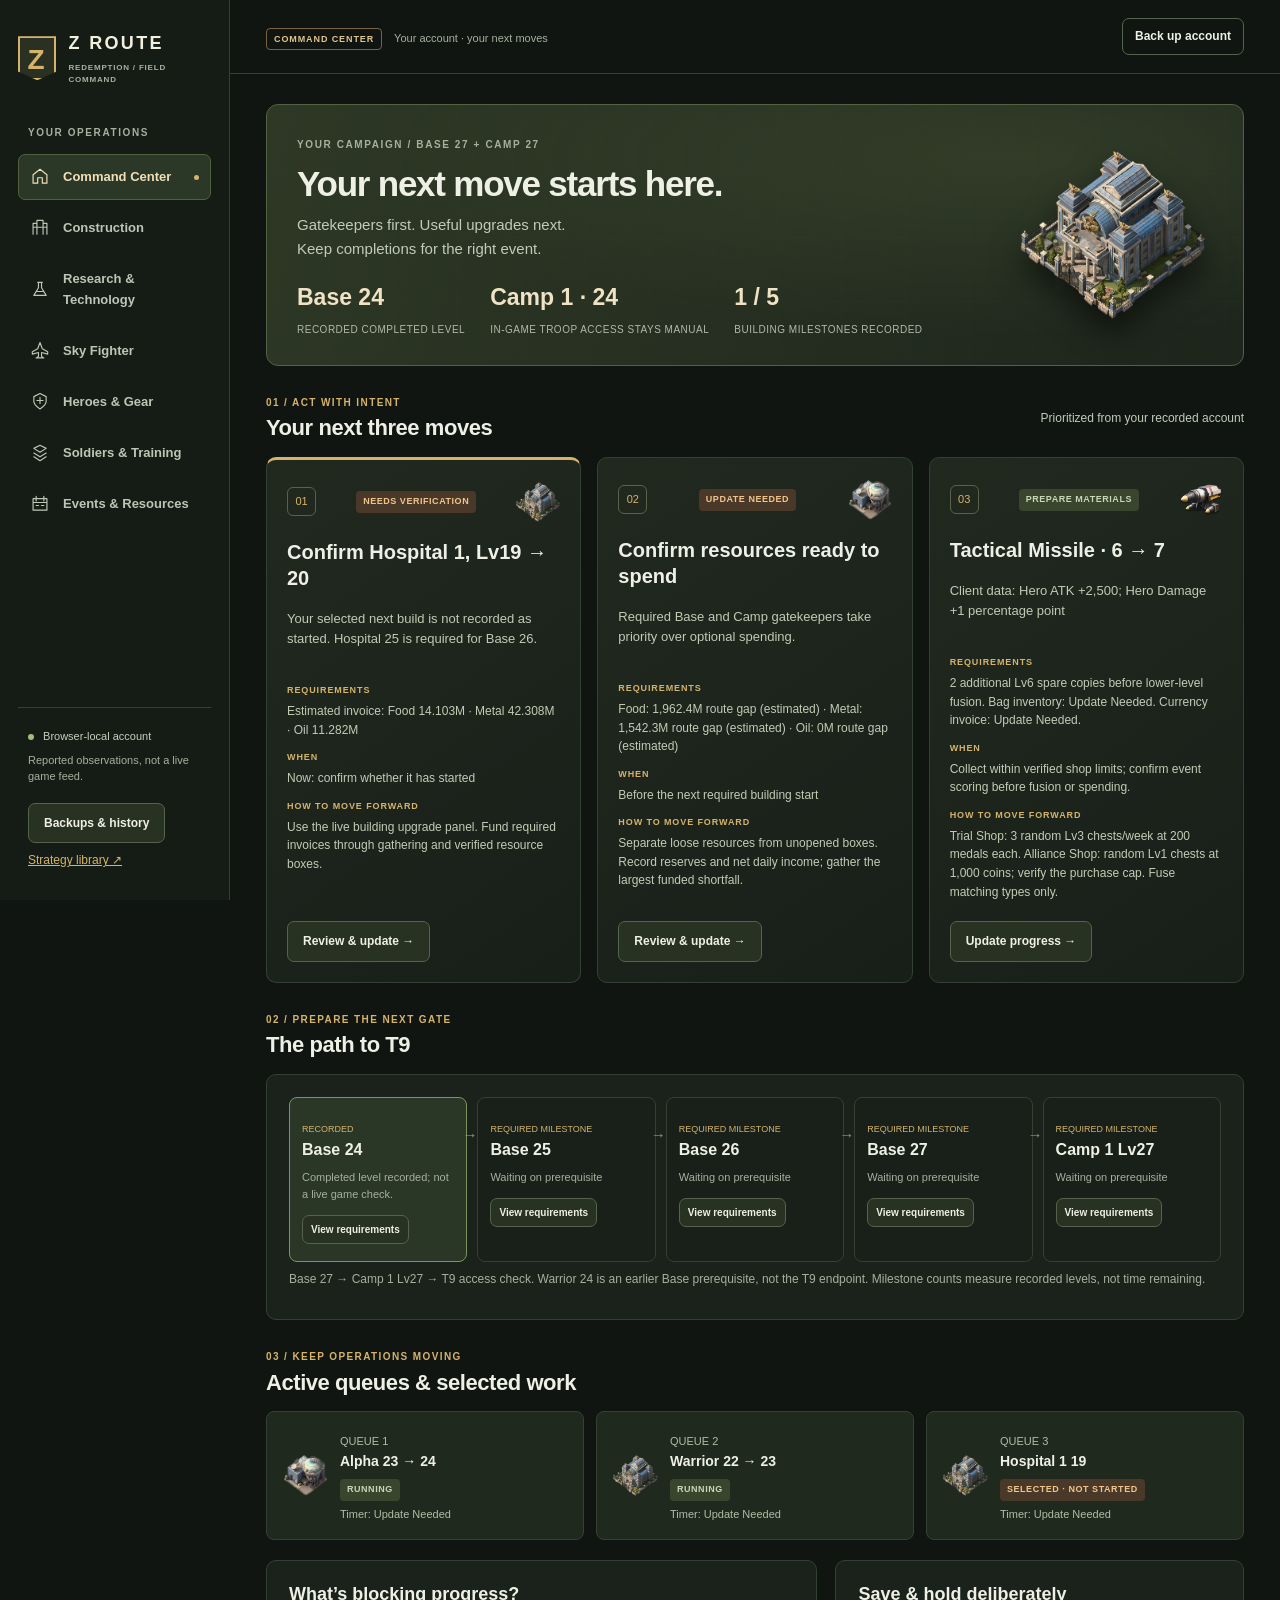
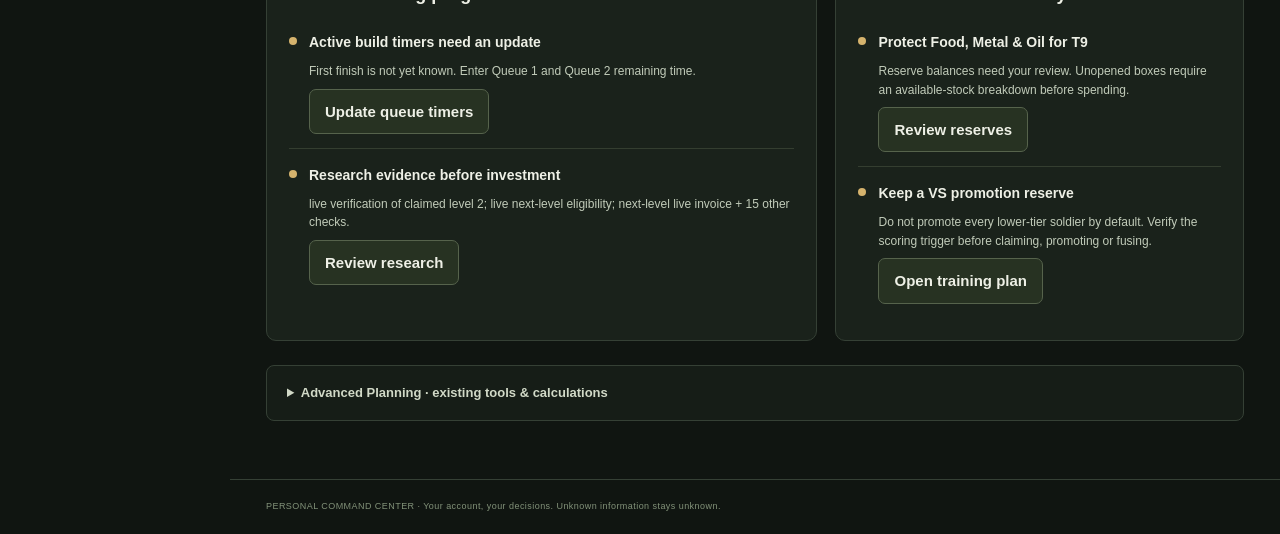
==== commit 4f702cb1: "Build approved interactive Command Center redesign" ====
--- a/index.html
+++ b/index.html
@@ -1,16 +1 @@
-<!doctype html><html lang="en"><head><meta charset="utf-8"><meta name="viewport" content="width=device-width, initial-scale=1"><title>Z Route • Living Guide v20.5</title><link rel="stylesheet" href="style.css?v=20261020e"><link rel="stylesheet" href="fighter.css?v=20261020e"><script defer src="workspace.js?v=20261020e"></script><script defer src="fighter-data.js?v=20261020e"></script><script defer src="fighter-model.js?v=20261020e"></script><script defer src="seed.js?v=20261020e"></script><script defer src="buildings.js?v=20261020e"></script><script defer src="app.js?v=20261020e"></script><script defer src="fighter-ui.js?v=20261020e"></script></head><body><header><div class="eyebrow">PERSONAL FIELD GUIDE / v20.5</div><h1>Z Route <span>Command Center</span></h1><p>A clear next move. A record you can trust.</p><div class="badge">Building audit • 20 October 2026</div></header><nav><a href="#actions">01 Actions</a><a href="#tracker">02 Account</a><a href="#fighterDashboard">03 Sky Fighter</a><a href="#library">04 Strategy Library</a></nav><main><p class="notice"><strong>New T9 Action Center:</strong> <a href="command-dashboard.html">Open the interactive Command Dashboard →</a> — next actions, seven-day plan, T9 roadmap, resources and ROI.</p><p class="notice">Manual living guide. Changes save in this browser on this site. There is no automatic game synchronization. Export regularly to move or protect your data.</p><p id="storageMessage" role="status"></p><section id="actions"><div class="section-head"><div><div class="eyebrow">01 / DO NEXT</div><h2>Action Center</h2></div><span id="counts"></span></div><p>Planning priorities, not proven unlock requirements. Linked upgrade actions follow the current level in your Account Tracker. Edit priorities and plans below; the T9 gatekeeper plan remains first.</p><div id="buildingReviews" class="notice"></div><div id="gatekeeperActions" class="notice"></div><div data-fighter-action class="notice"></div><div id="actionList"></div><details><summary>Completed actions & change history</summary><div id="completed"></div><ol id="history"></ol></details><details><summary>Add a personal action</summary><form id="addTask"><label>Action <input name="title" required maxlength="160"></label><label>Why / next step <input name="why" required maxlength="800"></label><button>Add action</button></form></details></section><section id="tracker"><div class="section-head"><div><div class="eyebrow">02 / SOURCE OF TRUTH</div><h2>Account Tracker</h2></div><span id="lastSaved"></span></div><p>Use the category filter to edit resources, heroes and other account information. Building rows default to the audited inventory. Recorded = visible in supplied footage. Inherited = previous guide, not freshly verified. Unknown stays unknown. Save each row with your evidence; saving a value refreshes linked actions.</p><div class="toolbar"><label>Show category <select id="groupFilter"><option selected>Building Inventory</option><option value="">All categories</option></select></label><button id="export">Export backup</button><button id="undo">Restore previous save</button><label class="file">Import backup<input id="import" type="file" accept="application/json,.json"></label></div><p id="transferMessage" role="status"></p><div id="importPreview" hidden></div><details open><summary>Building Inventory · observed October 20, 2026</summary><p id="buildingCount"></p><p>Manual / player-confirmed. Pending upgrades require confirmation; elapsed time never changes levels. Use a tracker row below to record a new confirmed level.</p><div style="overflow-x:auto"><table><thead><tr><th>Instance</th><th>Confirmed level</th><th>Status / access</th><th>Verification</th></tr></thead><tbody id="buildingRows"></tbody></table></div></details><div id="fields"></div><details><summary>Add a tracker entry</summary><form id="addField"><label>Name<input name="label" required maxlength="160"></label><label>Category<input name="group" required maxlength="80"></label><label>Value<input name="value" required maxlength="500"></label><label>Evidence<input name="source" required maxlength="500"></label><button>Add entry</button></form></details></section><section id="fighterDashboard"></section><div id="workspaceTools"></div><section id="library"><div class="eyebrow">03 / READ WHEN NEEDED</div><h2>Strategy Library</h2><p>All 18 earlier sections are preserved below, with audit notes separating older claims from current evidence. Old checkboxes here are frozen.</p><p><a href="AUDIT.md">Evidence audit & limitations</a> · <a href="index_v20_4.html">Original v20.4</a> · <a href="index_v20_3.html">Original v20.3</a></p><details id="c1"><summary>Live Account Snapshot + Next 10</summary><p class="audit"><b>v20.5 audit:</b> Replace duplicated account values and Top 10 with the tracker and derived action queue above. Inherited values are labeled separately from footage.</p><div class="historical"><p><b>Historical v20.4 content — frozen reference. Current actions and account values above take precedence.</b></p><h2><span class="ico" style="--ic:#55A9E3">A</span><span>Live Account Snapshot + Next 10</span></h2><p class="subtitle">Personal account — October 17, 2026. This is the current authoritative action queue; older reference sections remain available below.</p>
-<div class="fresh"><h3>Current strategy</h3><p><strong>Primary objective:</strong> move from Base 23 / T7 toward T8 efficiently, without sacrificing frontline strength or draining oil on low-return upgrades. <strong>Lucian:</strong> acquisition planned; do not assume he replaces Carter until tested.</p><p><span class="state">✓ Account-confirmed</span>   <span class="state wait">◇ Strategic target</span>   <span class="state check">? Verify in game</span></p></div>
-<table class="v204-table"><tr><th>Area</th><th>Current baseline</th></tr><tr><td>Base / troops</td><td>Base 23 • T7, T8 target</td></tr><tr><td>Buildings</td><td>Soldier Camp 21 → 22 underway • Alpha 22 → 23 next • Alliance 22 • Warrior 22 • Hospital 16</td></tr><tr><td>Formation</td><td>Front: Arnold + Dirk • Rear: Nora + Carter + Monroe</td></tr><tr><td>Squad 1</td><td>7,915,488 displayed power in formation recording (not a fixed combat outcome)</td></tr><tr><td>Research</td><td>Economy 93% • Squad I 96% • Squad II 10% • Super Soldiers 7% (recording snapshots)</td></tr><tr><td>Scarcity</td><td>Oil comparatively low in inventory recording; unopened packs not counted</td></tr></table>
-<h3>Top 10 — active action checklist</h3><p class="small-note">Check items as you complete them. Your checkmarks are saved in this browser. These are planning priorities, not proven game requirements.</p><ul class="tasklist"><li><label><input data-task="v204-1" type="checkbox"/><strong>Finish Soldier Training Camp 21 → 22</strong></label><span class="desc">Already in progress. Then inspect its T8 troop unlock panel; record exact Base, building, and research requirements before committing RSS.</span></li><li><label><input data-task="v204-2" type="checkbox"/><strong>Verify and map the T8 unlock path</strong></label><span class="desc">T7 currently. Do not assume a required camp or Base level until confirmed in-game. Prioritize mandatory prerequisites over optional buildings.</span></li><li><label><input data-task="v204-3" type="checkbox"/><strong>Alpha Research Division 22 → 23</strong></label><span class="desc">Your next stated building target. Confirm whether this is a Base 24 gate or primarily research capacity.</span></li><li><label><input data-task="v204-4" type="checkbox"/><strong>Finish Dirk’s gold Vest 10 → 20</strong></label><span class="desc">Last screenshot: Vest 10, Helmet 20. Confirm current Vest level before spending.</span></li><li><label><input data-task="v204-5" type="checkbox"/><strong>Carter’s gold Scope 13 → 20</strong></label><span class="desc">Rifle 20 is complete. Seven Scope levels remain as of your latest update.</span></li><li><label><input data-task="v204-6" type="checkbox"/><strong>Target oil and metal cost reductions with positive payback</strong></label><span class="desc">Compare the exact next-node costs and projected savings across your planned buildings and research. Oil was the lowest loose-resource balance in the recent recording.</span></li><li><label><input data-task="v204-7" type="checkbox"/><strong>Advance Battlefield Medic</strong></label><span class="desc">Check actual reduction in deaths and prerequisites; coordinate with Hospital 16 capacity and healing supplies.</span></li><li><label><input data-task="v204-8" type="checkbox"/><strong>Squad II Gathering Speed 2/5 → 5/5</strong></label><span class="desc">Three remaining levels. Use a spare research slot if it does not delay a critical T8 prerequisite.</span></li><li><label><input data-task="v204-9" type="checkbox"/><strong>Develop Lucian after acquisition</strong></label><span class="desc">Acquire Lucian, record star level/skills/gear, test versus Carter before replacing a proven Squad 1 hero. Reserve premium offensive gear materials until evaluated.</span></li><li><label><input data-task="v204-10" type="checkbox"/><strong>Continue Soldier / Super Soldiers and Warrior Hero research</strong></label><span class="desc">Focus on combat-value nodes with clear benefits; Squad I is approximately 96% complete and Super Soldiers approximately 7% per recording.</span></li></ul><h3>Completed milestones — removed from active queue</h3><p>✓ Nora gold Rifle 20 + Scope 20. ✓ Carter gold Rifle 20. ✓ Arnold gold Helmet 20 + Vest 20. ✓ Monroe gold Rifle 30 + Scope 20. ✓ Dirk gold Helmet 20. ✓ Wasteland Falcon decoration level 3. ✓ Vince acquired. ✓ Primary five-hero formation confirmed.</p><p class="small-note">Outstanding verification: Dirk's current Vest level; exact T8 prerequisites; Lucian acquisition details; whether new hero/skill screens change spending priorities.</p></div></details><details id="c2"><summary>Skill Investment — Current Decision Rules</summary><p class="audit"><b>v20.5 audit:</b> 20 @ 0–20s confirms Arnold Shotgun 16/20, Field Support 18/20, Shield 20/20 capped; Monroe auto attack 13/20, Reinforcement 20/20 capped, Scout 11/20. Dirk skills 10/10 capped; Carter shown skills capped. Nora Crossbow 19/30 in 15 @ 38s. Untranscribed ranks remain unknown.</p><div class="historical"><p><b>Historical v20.4 content — frozen reference. Current actions and account values above take precedence.</b></p><h2><span class="ico" style="--ic:#E5B64C">S</span><span>Skill Investment — Current Decision Rules</span></h2><p class="subtitle">Prioritize verified high-impact skills; no fabricated skill-book budgets.</p><div class="fresh"><h3>Recommended order of evaluation</h3><p><strong>1. Arnold protection:</strong> check Field Support and Tactical Shield levels and their actual next-rank benefits. <strong>2. Monroe damage:</strong> compare Strong Reinforcement with auto-attack rank benefits. <strong>3. Nora:</strong> prioritize combat-relevant skills, not conditional gathering-only effects for PvP. <strong>4. Dirk and Carter:</strong> avoid spending on skills capped by current star levels. <strong>5. Lucian:</strong> defer significant books until acquisition and skill unlocks are known.</p></div><p><span class="state check">? Verify</span> Exact current ranks of all four skills on each hero. Previous skill queue values may be stale. If a skill says max level reached, do not keep it on the spending list.</p></div></details><details id="c3"><summary>Front Line - Battle Evidence</summary><p class="audit"><b>v20.5 audit:</b> 17 contains multiple reports and different opponents. Preserve historical damage totals as examples only; five matching types show +20% HP/ATK/DEF in report 17 @ 18s.</p><div class="historical"><p><b>Historical v20.4 content — frozen reference. Current actions and account values above take precedence.</b></p><h2><span class="ico" style="--ic:#E6655D">B</span><span>Front Line - Battle Evidence</span></h2><p class="legacy"><strong>Reference / historical planning:</strong> This section is retained from v20.3 for context. Any old levels, Top 10 ranks, shard routes, dates or costs are superseded by the v20.4 Account Snapshot and Resource Routing above. Verify mechanics and costs in game before spending.</p><p class="subtitle">Actual battle performance beats displayed hero power or rarity.</p><div class="cards"><div class="card" style="--accent:#E6655D"><h3>Monroe</h3><p>1.5M dealt / 87.5K taken. Second carry; now leading damage with the heaviest offensive UR gear.</p></div><div class="card" style="--accent:#E6655D"><h3>Nora</h3><p>1.2M dealt / 56.1K taken. Proven carry; exceptional output relative to lower gear investment.</p></div><div class="card" style="--accent:#E6655D"><h3>Arnold</h3><p>560K dealt / 432K taken. Locked defensive core; strong damage while protecting the squad.</p></div><div class="card" style="--accent:#E6655D"><h3>Carter</h3><p>425K dealt / 176K taken. Useful support + credible back-row output. Keep him; 4 star remains worthwhile.</p></div><div class="card" style="--accent:#E6655D"><h3>Dirk</h3><p>301K dealt / 507K taken. Most damage absorbed. Judge him as tank/team-defense, not DPS.</p></div></div><div class="callout"><strong>Confirmed lineup mechanic:</strong> 5 heroes of the same type = +20% HP, ATK and DEF in battle. A non-Warrior replacement must beat the outgoing hero AND compensate for losing the full five-type bonus.</div><div class="cards"><div class="card" style="--accent:#E6655D"><h3>Arnold - LOCKED</h3><p>Primary tank + team mitigation + meaningful damage.</p></div><div class="card" style="--accent:#E6655D"><h3>Nora - LOCKED</h3><p>Carry. Keep SSR shards flowing to 5 star.</p></div><div class="card" style="--accent:#E6655D"><h3>Monroe - LOCKED</h3><p>Second carry. First UR 4-star target.</p></div><div class="card" style="--accent:#E6655D"><h3>Carter - KEEP</h3><p>Support/amplifier with enough personal output to justify his slot.</p></div><div class="card" style="--accent:#E6655D"><h3>Dirk - KEEP / FUTURE TEST SLOT</h3><p>Most replaceable eventually, but latest report proves his tank role is real.</p></div></div></div></details><details id="c4"><summary>Hero Release Watch - Season 1</summary><p class="audit"><b>v20.5 audit:</b> Vince is acquired (14 @ 29s). Lucian acquisition and Monument mappings are not confirmed by these recordings; retain release dates as historical planning.</p><div class="historical"><p><b>Historical v20.4 content — frozen reference. Current actions and account values above take precedence.</b></p><h2><span class="ico" style="--ic:#9368C9">H</span><span>Hero Release Watch - Season 1</span></h2><p class="legacy"><strong>Reference / historical planning:</strong> This section is retained from v20.3 for context. Any old levels, Top 10 ranks, shard routes, dates or costs are superseded by the v20.4 Account Snapshot and Resource Routing above. Verify mechanics and costs in game before spending.</p><p class="subtitle">Confirmed information separated from event labels not yet mapped to hero names.</p><div class="cards"><div class="card" style="--accent:#9368C9"><h3>Vince / Iron General</h3><p>UR / Assault / frontline tank. Heavy Machine Gun max 412.55% ATK Physical DMG, CD 1.45s. Glaring Taunt: taunts 4 front-row enemies and reduces ATK by 16.8% for 8s. Mountain Ranger: incoming damage -30.3%. Doomsday Judgment: +20% ATK/DEF/HP and +10% skill cooldown speed.</p></div><div class="card" style="--accent:#9368C9"><h3>Verdict</h3><p>Strong hero, poor current fit. PASS on universal UR shards because Assault breaks the 5-Warrior bonus.</p></div></div><h3 class="bar">Release watch</h3><div class="cards"><div class="card" style="--accent:#9368C9"><h3>Oct 18 / Day 57 - Lightning Vanguard</h3><p>Hero mapping not confirmed. Do not infer class/type from the Monument name.</p></div><div class="card" style="--accent:#9368C9"><h3>Oct 25 / Day 64 - Glory Warrior</h3><p>Hero mapping not confirmed. Earlier assumption that the name means Warrior is withdrawn.</p></div><div class="card" style="--accent:#9368C9"><h3>Nov 1 / Day 71 - Wild Phantom</h3><p>Hero mapping not confirmed.</p></div><div class="card" style="--accent:#9368C9"><h3>Nov 12 / Day 82 - Upgrade Fighter</h3><p>Fighter-system milestone; preserve relevant premium Fighter resources.</p></div><div class="card" style="--accent:#9368C9"><h3>Nov 15 / Day 85 - Angel of Conviction</h3><p>Hero mapping not confirmed.</p></div><div class="card" style="--accent:#9368C9"><h3>Nov 29 / Day 99 - Nicole / Explosive Sweetheart</h3><p>Nicole is a known UR Assault backline DPS candidate; wait for in-game mapping confirmation.</p></div></div><div class="callout"><strong>Decision rule:</strong> Warrior candidate = compare directly with the current hero. Non-Warrior candidate = must be substantially better because replacing one Warrior sacrifices the confirmed +20% HP/ATK/DEF five-type bonus.</div></div></details><details id="c5"><summary>Resource Routing — Base 23 / T8 / Lucian</summary><p class="audit"><b>v20.5 audit:</b> Gear and resource state now lives in the tracker. Loose balances in 19 exclude packs. Dirk Vest 10 is visible in 14/15. Carter Scope 13 is inherited pending exact gear verification.</p><div class="historical"><p><b>Historical v20.4 content — frozen reference. Current actions and account values above take precedence.</b></p><h2><span class="ico" style="--ic:#58B879">R</span><span>Resource Routing — Base 23 / T8 / Lucian</span></h2><p class="subtitle">Protect scarce resources for unlocks and meaningful combat improvements.</p><ol class="priority"><li><div><strong>Construction RSS → mandatory T8 path</strong><p>Soldier Camp current upgrade, Alpha Research 23, and any verified Base 24 or T8 prerequisites. Confirm exact costs in-game.</p></div></li><li><div><strong>Research RSS → high-payback oil/metal savings and Battlefield Medic</strong><p>Use expected remaining upgrades to judge payback; don't max cost reductions solely for completion percentage.</p></div></li><li><div><strong>Gear upgrade materials → Dirk Vest and Carter Scope</strong><p>Finish existing gold equipment before new defensive crafting for Monroe. Nora 20/20 and Carter Rifle 20 are completed.</p></div></li><li><div><strong>New gold crafting / universal shards → preserve flexibility for Lucian</strong><p>Acquire and evaluate Lucian first. Don't automatically transfer gear or prioritize star ranks without actual skill and shard costs.</p></div></li><li><div><strong>Healing / training speedups → T8 transition and PvP readiness</strong><p>Hospital level 16 and Battlefield Medic are related but separate investments. Save flexible resource packs until a specific upgrade is ready.</p></div></li></ol><h3>Current gear map</h3><table class="v204-table"><tr><th>Hero</th><th>Gold pieces</th><th>Next</th></tr><tr><td>Arnold</td><td>Helmet 20 • Vest 20</td><td>Maintain frontline</td></tr><tr><td>Dirk</td><td>Helmet 20 • Vest 10 last confirmed</td><td>Vest → 20</td></tr><tr><td>Monroe</td><td>Rifle 30 • Scope 20</td><td>Maintain offense</td></tr><tr><td>Nora</td><td>Rifle 20 • Scope 20</td><td>Complete; defer further promotion decision</td></tr><tr><td>Carter</td><td>Rifle 20 • Scope 13</td><td>Scope → 20</td></tr></table></div></details><details id="c6"><summary>Master Priority Menu - Combat + Research</summary><p class="audit"><b>v20.5 audit:</b> Historical priority menu has obsolete completed gear and skill targets. Use Action Center; this entire menu is retained for context only.</p><div class="historical"><p><b>Historical v20.4 content — frozen reference. Current actions and account values above take precedence.</b></p><h2><span class="ico" style="--ic:#E68448">G</span><span>Master Priority Menu - Combat + Research</span></h2><p class="legacy"><strong>Reference / historical planning:</strong> This section is retained from v20.3 for context. Any old levels, Top 10 ranks, shard routes, dates or costs are superseded by the v20.4 Account Snapshot and Resource Routing above. Verify mechanics and costs in game before spending.</p><p class="subtitle">The full strategy menu, preserved and updated.</p><h3 class="bar">Hero / skill / gear</h3><ol class="priority" start="1"><li style="--accent:#E68448"><div><strong>Dirk UR Helmet Lv2 -&gt; Lv10</strong><p>Finish current defensive project; latest battle: Dirk absorbed 507K hero damage.</p></div></li><li style="--accent:#E68448"><div><strong>Craft Dirk UR Vest -&gt; Lv10</strong><p>Complete Dirk’s first UR defensive pair.</p></div></li><li style="--accent:#E68448"><div><strong>Nora UR Rifle Lv14 -&gt; Lv20</strong><p>Then return to offense; Nora dealt 1.2M in latest meaningful battle.</p></div></li><li style="--accent:#E68448"><div><strong>Monroe -&gt; 4 star</strong><p>First UR universal-shard target; do not divert universals to Vince.</p></div></li><li style="--accent:#E68448"><div><strong>Arnold Tactical Shield Lv18 -&gt; Lv20</strong><p>First Skill Book target.</p></div></li><li style="--accent:#E68448"><div><strong>Nora Max and Friends Lv15 -&gt; Lv20</strong><p>Second Skill Book target.</p></div></li><li style="--accent:#E68448"><div><strong>Nora Tactical Crossbow Lv17 -&gt; Lv20</strong><p>Third Skill Book target.</p></div></li><li style="--accent:#E68448"><div><strong>Arnold Field Support Lv16 -&gt; Lv20</strong><p>Fourth Skill Book target; current 4-star version applies to all allies.</p></div></li><li style="--accent:#E68448"><div><strong>Carter -&gt; 4 star</strong><p>Latest fight: 425K damage plus support; still worth the breakpoint.</p></div></li><li style="--accent:#E68448"><div><strong>Dirk -&gt; 4 star</strong><p>Tank/team-defense breakpoint while preserving 5-Warrior bonus.</p></div></li><li style="--accent:#E68448"><div><strong>Nora -&gt; 5 star</strong><p>All appropriate SSR shards to proven carry.</p></div></li><li style="--accent:#E68448"><div><strong>Arnold -&gt; 5 star</strong><p>After Monroe/Carter/Dirk 4-star UR breakpoints.</p></div></li><li style="--accent:#E68448"><div><strong>After 4 star: Carter Hawkeye</strong><p>Expected next 4-star skill priority; verify current skill screen before spend.</p></div></li><li style="--accent:#E68448"><div><strong>After 4 star: Dirk Iron Will</strong><p>Expected next tank/team-defense skill priority.</p></div></li><li style="--accent:#E68448"><div><strong>After 4 star: Monroe Strong Reinforcement</strong><p>Then Monroe Scout; re-rank after 4-star battle data.</p></div></li></ol><h3 class="bar">Research</h3><ol class="priority" start="16"><li style="--accent:#5BC6BD"><div><strong>Squad I Physical Damage I 4/5 -&gt; 5/5</strong><p>Direct Front Line combat value; finish the verified core node.</p></div></li><li style="--accent:#5BC6BD"><div><strong>Squad I Radiation Damage I 4/5 -&gt; 5/5</strong><p>Same: verified direct damage value.</p></div></li><li style="--accent:#5BC6BD"><div><strong>Unlock Squad 2 Gathering Speed II</strong><p>Permanent economic throughput; spend only the minimum prerequisites needed to reach it.</p></div></li><li style="--accent:#5BC6BD"><div><strong>Squad 2 Gathering Speed II -&gt; about Lv3</strong><p>Target +12% initially; reassess escalating cost before going deeper.</p></div></li><li style="--accent:#5BC6BD"><div><strong>Minimum Economy path toward Research Enhancement IV</strong><p>Promoted substantially. Advance required III/prerequisite nodes deliberately; do not complete the tree for percentage.</p></div></li><li style="--accent:#5BC6BD"><div><strong>Research Enhancement IV</strong><p>Major target once its exact effect is confirmed from the node description. Displayed ceiling: +21%.</p></div></li><li style="--accent:#5BC6BD"><div><strong>Minimum Economy path toward Quick Construction IV</strong><p>Second permanent-efficiency path. Minimize low-value prerequisite overinvestment.</p></div></li><li style="--accent:#5BC6BD"><div><strong>Quick Construction IV</strong><p>Major target once its exact effect is confirmed. Displayed ceiling: +10.5%.</p></div></li><li style="--accent:#5BC6BD"><div><strong>Soldier ATK-like 2/5 -&gt; 3/5</strong><p>Still valuable, but now sits behind the promoted permanent-efficiency path.</p></div></li><li style="--accent:#5BC6BD"><div><strong>Soldier DEF-like 2/5 -&gt; 3/5</strong><p>Follow Soldier ATK.</p></div></li><li style="--accent:#5BC6BD"><div><strong>Super Soldiers Enhanced ATK I 2/10 -&gt; 4/10</strong><p>Selective direct-combat investment; do not chase tree completion.</p></div></li><li style="--accent:#5BC6BD"><div><strong>Take verified Building / Research resource-cost nodes when high ROI</strong><p>Permanent RSS savings can jump the queue when the exact effect and cost are verified.</p></div></li><li style="--accent:#5BC6BD"><div><strong>Cheap Full Development / Economy efficiency only</strong><p>Take verified high-ROI speed/cost levels; do not chase completion percentage.</p></div></li><li style="--accent:#5BC6BD"><div><strong>Park deep Collection II / III</strong><p>Current marginal gathering gains are weak relative to RSS cost.</p></div></li><li style="--accent:#5BC6BD"><div><strong>Park Alliance Competition scoring-only nodes</strong><p>Functional nodes are complete; remaining scoring nodes wait unless a reward threshold justifies them.</p></div></li></ol></div></details><details id="c7"><summary>Master Priority Menu - Decorations + Economy</summary><p class="audit"><b>v20.5 audit:</b> Reference economics and decoration policy remain conditional. Record actual next-node costs; no measured payback demonstrated by these clips.</p><div class="historical"><p><b>Historical v20.4 content — frozen reference. Current actions and account values above take precedence.</b></p><h2><span class="ico" style="--ic:#9368C9">D</span><span>Master Priority Menu - Decorations + Economy</span></h2><p class="legacy"><strong>Reference / historical planning:</strong> This section is retained from v20.3 for context. Any old levels, Top 10 ranks, shard routes, dates or costs are superseded by the v20.4 Account Snapshot and Resource Routing above. Verify mechanics and costs in game before spending.</p><p class="subtitle">Specific decoration pieces can substitute for universal vouchers; preserve flexible resources.</p><h3 class="bar">Decorations</h3><ol class="priority" start="29"><li style="--accent:#9368C9"><div><strong>Statue of Liberty Lv2 -&gt; Lv3</strong><p>#1 next combat decoration: +400 ATK and +1% Crit Damage from Lv2 to Lv3.</p></div></li><li style="--accent:#9368C9"><div><strong>Merry-Go-Round Lv2 -&gt; Lv3</strong><p>Next cheaper combat decoration: +240 ATK +24 DEF.</p></div></li><li style="--accent:#9368C9"><div><strong>Investigate Gold Lion Lv2 -&gt; Lv3</strong><p>Potential all-Warrior fit; verify exact targeting/mechanic before elevating.</p></div></li><li style="--accent:#9368C9"><div><strong>Leave Wasteland Falcon at Lv3</strong><p>Already +714 Hero ATK. Do not push Lv4 with universal vouchers yet.</p></div></li><li style="--accent:#9368C9"><div><strong>Tesla Tower - utility track</strong><p>Building speed is a strong compounding account benefit.</p></div></li><li style="--accent:#9368C9"><div><strong>Merit Special Vehicle - utility track</strong><p>Recurring Special Ops queue / mystery-box utility; valuable outside combat.</p></div></li><li style="--accent:#9368C9"><div><strong>Preserve universal Decoration Vouchers</strong><p>Use specific pieces first when they target a decoration we actually want.</p></div></li></ol><h3 class="bar">Survivors + economy</h3><ol class="priority" start="36"><li style="--accent:#58B879"><div><strong>Fill / improve weak Survivor assignments</strong><p>227/383 collected; Farm has shown an empty slot. Prioritize permanent assignment gains.</p></div></li><li style="--accent:#58B879"><div><strong>Buy good Survivor tickets with renewable currency</strong><p>High upside when they do not displace guaranteed scarce progression.</p></div></li><li style="--accent:#58B879"><div><strong>Keep flexible RSS chests unopened</strong><p>Open only for a specific planned Food/Metal/Oil bottleneck.</p></div></li><li style="--accent:#58B879"><div><strong>Keep every owned idle squad gathering</strong><p>Target current bottleneck; long continuous/overnight gathers.</p></div></li><li style="--accent:#58B879"><div><strong>Use Squad 2 as the economic squad</strong><p>Gathering Speed II is the prize; travel/load nodes are prerequisite-only unless needed.</p></div></li><li style="--accent:#58B879"><div><strong>Prioritize permanent cost reduction</strong><p>Building/research cost reduction is effectively resource production at late-game costs.</p></div></li><li style="--accent:#58B879"><div><strong>Resource producers are ROI-only</strong><p>Do not auto-match Base. Current Lv20 Food/Metal/Oil output is ~3.8M/day combined.</p></div></li><li style="--accent:#58B879"><div><strong>Monthly VIP 4th line = optional accelerator</strong><p>$25/month, not permanent. Evaluate whole VIP package; do not build strategy around it.</p></div></li><li style="--accent:#58B879"><div><strong>Avoid buying raw RSS</strong><p>Use alliance/events/radar/gathering/chests first; raw RSS purchases are last-resort.</p></div></li></ol><h3 class="bar">Troops</h3><ol class="priority" start="45"><li style="--accent:#E6655D"><div><strong>Build reserve toward 8K-10K</strong><p>4,500 emergency floor; ~9K preferred normal reserve; stop deliberate stockpiling near 10K.</p></div></li><li style="--accent:#E6655D"><div><strong>Time training speedups to scoring windows</strong><p>Train normally; burst speedups when VS / Mission Readiness rewards stack.</p></div></li></ol></div></details><details id="c8"><summary>Shops + Events + Decision Rules</summary><p class="audit"><b>v20.5 audit:</b> Recordings do not establish all shop prices or current event scoring. Verify in-game before spending; keep passive shop guidance here.</p><div class="historical"><p><b>Historical v20.4 content — frozen reference. Current actions and account values above take precedence.</b></p><h2><span class="ico" style="--ic:#E5B64C">$</span><span>Shops + Events + Decision Rules</span></h2><p class="legacy"><strong>Reference / historical planning:</strong> This section is retained from v20.3 for context. Any old levels, Top 10 ranks, shard routes, dates or costs are superseded by the v20.4 Account Snapshot and Resource Routing above. Verify mechanics and costs in game before spending.</p><p class="subtitle">Guaranteed scarce progression first; timing is an amplifier, not a reason to buy mediocre upgrades.</p><h3 class="bar">Shops / scarce conversion</h3><ol class="priority" start="47"><li style="--accent:#E5B64C"><div><strong>Honor -&gt; UR Gear Blueprints first</strong><p>Best known Honor conversion; do not make Honor a decoration-voucher currency.</p></div></li><li style="--accent:#E5B64C"><div><strong>Alliance -&gt; UR shards + useful speedups</strong><p>Maintain shield/teleport reserve; basic RSS only when truly blocked.</p></div></li><li style="--accent:#E5B64C"><div><strong>Aircrew -&gt; valuable specific decoration pieces</strong><p>After Falcon Lv3, favor useful specific pieces / rare progression over more Falcon.</p></div></li><li style="--accent:#E5B64C"><div><strong>Trial -&gt; decoration vouchers selectively</strong><p>Only after more irreplaceable items; universal vouchers remain flexible fallback.</p></div></li><li style="--accent:#E5B64C"><div><strong>Diamonds -&gt; preserve flexibility</strong><p>Do not aggressively buy 400-diamond random Survivor pulls or direct RSS.</p></div></li></ol><h3 class="bar">Events / releases</h3><ol class="priority" start="52"><li style="--accent:#9368C9"><div><strong>Inspect Monroe Exclusive Weapon system</strong><p>Season milestone already available; understand currency/cost before spending.</p></div></li><li style="--accent:#9368C9"><div><strong>Vince / Iron General = PASS for Front Line</strong><p>UR Assault frontline tank. Strong kit, but breaks confirmed 5-Warrior +20% bonus.</p></div></li><li style="--accent:#9368C9"><div><strong>Oct 18 - Lightning Vanguard</strong><p>Event/hero mapping not confirmed. Evaluate in-game card; do not infer type from name.</p></div></li><li style="--accent:#9368C9"><div><strong>Oct 25 - Glory Warrior</strong><p>Mapping not confirmed; earlier assumption that name means Warrior is withdrawn.</p></div></li><li style="--accent:#9368C9"><div><strong>Nov 1 - Wild Phantom</strong><p>Mapping not confirmed; evaluate actual rarity/type/role when revealed.</p></div></li><li style="--accent:#9368C9"><div><strong>Nov 12 - Upgrade Fighter</strong><p>Preserve relevant premium Fighter resources where practical.</p></div></li><li style="--accent:#9368C9"><div><strong>Nov 15 - Angel of Conviction</strong><p>Mapping not confirmed; keep resources flexible.</p></div></li><li style="--accent:#9368C9"><div><strong>Nov 29 - Nicole / Explosive Sweetheart</strong><p>Nicole is a known UR Assault backline candidate; wait for in-game mapping confirmation.</p></div></li></ol><h3 class="bar">Operating rules</h3><ol class="priority" start="60"><li style="--accent:#55A9E3"><div><strong>Stack wanted progress + VS + Mission Readiness</strong><p>Ideal triple dip; do not make a bad upgrade good just because it scores.</p></div></li><li style="--accent:#55A9E3"><div><strong>New Warrior candidate: compare directly</strong><p>Can replace a current hero without sacrificing the five-type bonus.</p></div></li><li style="--accent:#55A9E3"><div><strong>New non-Warrior candidate: very high hurdle</strong><p>Must outperform outgoing hero enough to compensate for losing +20% HP/ATK/DEF.</p></div></li><li style="--accent:#55A9E3"><div><strong>Optimize the account, not the highlighted number</strong><p>Power, research %, troop capacity and event score can all reward inefficient spending.</p></div></li><li style="--accent:#55A9E3"><div><strong>Keep flexible resources flexible</strong><p>Unopened RSS chests, universal vouchers and premium currencies preserve future optionality.</p></div></li></ol></div></details><details id="c9"><summary>Base 20–30 Timeline</summary><p class="audit"><b>v20.5 audit:</b> 16/19 show selected city buildings; they do not prove a complete city inventory. Tracker records visible levels without inferring every building.</p><div class="historical"><p><b>Historical v20.4 content — frozen reference. Current actions and account values above take precedence.</b></p><h2><span class="ico" style="--ic:#55A9E3">C</span><span>Base 20–30 Timeline</span></h2><p class="legacy"><strong>Reference / historical planning:</strong> This section is retained from v20.3 for context. Any old levels, Top 10 ranks, shard routes, dates or costs are superseded by the v20.4 Account Snapshot and Resource Routing above. Verify mechanics and costs in game before spending.</p><p class="subtitle">The visual building roadmap. Follow the gate for the next Base; do not level the city evenly.</p><div class="callout"><strong>Authority:</strong> this is the planning roadmap. Your live Base upgrade requirement screen wins if it disagrees with an older chart.</div><div class="timeline">
-<div class="stage"><b>BASE 20</b><span class="now">NOW / FOUNDATION</span><p><strong>Build:</strong> Alpha 20 • Warrior TC 20 • Soldier Camp 20</p><p><strong>Prep:</strong> Drill Ground 21</p></div>
-<div class="stage"><b>BASE 21</b><p><strong>Build:</strong> Alpha 21 • Warrior TC 21 • Drill Ground 21</p><p><strong>Prep:</strong> Alliance Center → 23</p></div>
-<div class="stage"><b>BASE 22</b><p><strong>Gate:</strong> Alpha 21 + Drill Ground 21</p><p><strong>Build:</strong> Alpha 22 • Warrior TC 22 • Alliance Center path</p></div>
-<div class="stage"><b>BASE 23</b><p><strong>Gate:</strong> Alpha 22 + Defense Line 22 <em>(newer HQ chart)</em></p><p><strong>Build:</strong> Alpha 23 • Warrior TC → 24 • Soldier Camp → 24</p></div>
-<div class="stage milestone"><b>BASE 24</b><span>TROOP MILESTONE</span><p><strong>Gate:</strong> Alpha 23 + Alliance Center 23</p><p><strong>Build:</strong> Warrior TC 24 • Soldier Camp 24 (T8)</p></div>
-<div class="stage"><b>BASE 25</b><p><strong>Gate:</strong> Alpha 24 + Training Center 24</p><p><strong>Build:</strong> Alpha 25 • Hospital 25 • Warrior TC as affordable</p></div>
-<div class="stage"><b>BASE 26</b><p><strong>Gate:</strong> Alpha 25 + Hospital 25</p><p><strong>Build:</strong> Alpha 26 • Defense Line 26</p></div>
-<div class="stage milestone"><b>BASE 27</b><span>TROOP MILESTONE</span><p><strong>Gate:</strong> Alpha 26 + Defense Line 26</p><p><strong>Build:</strong> Alpha 27 • Soldier Camp 27 (T9) • Warrior TC 27</p></div>
-<div class="stage"><b>BASE 28</b><p><strong>Gate:</strong> Alpha 27 + Soldier Training Camp 27</p><p><strong>Build:</strong> Alpha 28 • Warrior TC 28 • start Drill Ground → 29</p></div>
-<div class="stage"><b>BASE 29</b><p><strong>Gate:</strong> Alpha 28 + Training Center 28</p><p><strong>Build:</strong> Drill Ground 29 • Alpha → 29 • prep Base 30</p></div>
-<div class="stage milestone"><b>BASE 30</b><span>END OF BLIND RUSH</span><p><strong>Gate:</strong> Alpha 29 + Drill Ground 29</p><p><strong>Then:</strong> Soldier Camp 30 (T10) • Warrior TC 30 • reassess entire city by ROI</p></div>
-</div><div class="cards"><div class="card" style="--accent:#58B879"><h3>Keep near Base</h3><p>Alpha Research Division and Warrior Training Center. These are the compounding spine for progression and the all-Warrior Front Line.</p></div><div class="card" style="--accent:#9368C9"><h3>Milestone buildings</h3><p>Soldier Camp 20 → 24 → 27 → 30. Alliance Center 23. Hospital 25. Defense Line 26. Drill Ground 21 → 29.</p></div><div class="card" style="--accent:#777"><h3>Let these lag</h3><p>Tactical/Assault Training Centers, extra Drill Grounds/Hospitals, and resource producers without a good payback or prerequisite role.</p></div></div></div></details><details id="c10"><summary>Base-by-Base Build Playbook</summary><p class="audit"><b>v20.5 audit:</b> Base rush and T8 path remain conditional. 16 shows Camp 21 upgrade underway; exact T8 prerequisite panel not established.</p><div class="historical"><p><b>Historical v20.4 content — frozen reference. Current actions and account values above take precedence.</b></p><h2><span class="ico" style="--ic:#55A9E3">C</span><span>Base-by-Base Build Playbook</span></h2><p class="legacy"><strong>Reference / historical planning:</strong> This section is retained from v20.3 for context. Any old levels, Top 10 ranks, shard routes, dates or costs are superseded by the v20.4 Account Snapshot and Resource Routing above. Verify mechanics and costs in game before spending.</p><p class="subtitle">What to finish now, what to prepare next, and what should stay parked.</p><div class="tablewrap"><table><thead><tr><th>Base</th><th>Build now</th><th>Prep next</th><th>Skip / park</th></tr></thead><tbody><tr><td>20</td><td>Alpha 20; Warrior TC 20; Soldier Camp 20</td><td>Prepare Drill 21</td><td>Other TCs, extra capacity, optional catch-up</td></tr><tr><td>21</td><td>Alpha 21; Warrior TC 21; Drill #1 21</td><td>Alliance Center -&gt; 23</td><td>Hospital, Defense, resource catch-up</td></tr><tr><td>22</td><td>Alpha 22; Warrior TC 22; Alliance -&gt; 23</td><td>Warrior TC -&gt; 24</td><td>Drill stays 21; Hospital; Defense</td></tr><tr><td>23</td><td>Alpha 23; Warrior TC -&gt; 24</td><td>Soldier Camp -&gt; 24</td><td>Alliance stops 23; producers remain ROI-only</td></tr><tr><td>24</td><td>Warrior TC 24; Soldier Camp 24 (T8)</td><td>Alpha -&gt; 25; Hospital -&gt; 25</td><td>Almost all optional construction</td></tr><tr><td>25</td><td>Alpha 25; Hospital 25; Warrior TC if affordable</td><td>Defense Line -&gt; 26</td><td>Alliance 23; Drill 21; broad producer catch-up</td></tr><tr><td>26</td><td>Alpha 26; Defense Line 26; Warrior TC if affordable</td><td>Soldier Camp -&gt; 27</td><td>Hospital 25; Alliance 23; extra infrastructure</td></tr><tr><td>27</td><td>Alpha 27; Soldier Camp 27 (T9); Warrior TC 27</td><td>Alpha -&gt; 28; Drill begins path to 29</td><td>Defense 26; Hospital 25; optional city symmetry</td></tr><tr><td>28</td><td>Alpha 28; Warrior TC 28</td><td>Drill #1 -&gt; 29</td><td>Do not catch up the city</td></tr><tr><td>29</td><td>Drill #1 29; Alpha -&gt; 29</td><td>Base 30; Soldier Camp/Warrior TC -&gt; 30</td><td>Nearly all optional construction</td></tr><tr><td>30</td><td>Soldier Camp 30 (T10); Warrior TC 30</td><td>Reassess whole city by ROI</td><td>End the blind rush; catch up only where value is proven</td></tr></tbody></table></div></div></details><details id="c11"><summary>Building Policy - Every Major Category</summary><p class="audit"><b>v20.5 audit:</b> Preserve building policy as strategy. Upgrade prerequisites must come from the current in-game panel.</p><div class="historical"><p><b>Historical v20.4 content — frozen reference. Current actions and account values above take precedence.</b></p><h2><span class="ico" style="--ic:#55A9E3">C</span><span>Building Policy - Every Major Category</span></h2><p class="legacy"><strong>Reference / historical planning:</strong> This section is retained from v20.3 for context. Any old levels, Top 10 ranks, shard routes, dates or costs are superseded by the v20.4 Account Snapshot and Resource Routing above. Verify mechanics and costs in game before spending.</p><p class="subtitle">Use the policy, not city symmetry. A building earns RSS by gating progress, compounding power, unlocking a milestone, or paying back.</p><div class="cards"><div class="card" style="--accent:#55A9E3"><h3>KEEP NEAR BASE - Base</h3><p>Always push when prerequisites/RSS are ready.</p></div><div class="card" style="--accent:#55A9E3"><h3>KEEP NEAR BASE - Alpha Research Division</h3><p>Base -0/1. Recurring progression gate.</p></div><div class="card" style="--accent:#55A9E3"><h3>KEEP NEAR BASE - Warrior Training Center</h3><p>Near Base. It benefits the all-Warrior Front Line.</p></div><div class="card" style="--accent:#55A9E3"><h3>MILESTONE - Soldier Training Camp</h3><p>20 -&gt; 24 -&gt; 27 -&gt; 30 for the major troop-tier checkpoints.</p></div><div class="card" style="--accent:#55A9E3"><h3>MILESTONE - Other tech / research labs</h3><p>Upgrade when a meaningful research branch or feature unlocks; not for matching levels.</p></div><div class="card" style="--accent:#55A9E3"><h3>MILESTONE - Season / event structures</h3><p>Feature-driven only.</p></div><div class="card" style="--accent:#55A9E3"><h3>GATE - Alliance Center</h3><p>Reach 23 for the known Base path; then park unless a later unlock proves worthwhile.</p></div><div class="card" style="--accent:#55A9E3"><h3>GATE - Drill Ground #1</h3><p>21, then eventually 29. Extra capacity is not currently your bottleneck.</p></div><div class="card" style="--accent:#55A9E3"><h3>GATE - Hospital #1</h3><p>Reach 25; afterward upgrade only if wounded capacity becomes a real problem.</p></div><div class="card" style="--accent:#55A9E3"><h3>GATE - Defense Line</h3><p>Reach 26; otherwise prerequisite-driven.</p></div><div class="card" style="--accent:#55A9E3"><h3>ROI ONLY - Food / Metal / Oil producers</h3><p>Do NOT keep automatically at Base. Compare upgrade cost with incremental hourly output and payback.</p></div><div class="card" style="--accent:#55A9E3"><h3>ROI ONLY - Motel</h3><p>Upgrade for a verified survivor/recruitment unlock or strong measurable benefit, not city symmetry.</p></div><div class="card" style="--accent:#55A9E3"><h3>INTENTIONALLY LAG - Tactical / Assault Training Centers</h3><p>Park while the primary five-hero squad remains all Warrior.</p></div><div class="card" style="--accent:#55A9E3"><h3>INTENTIONALLY LAG - Extra Drill Grounds / Hospitals</h3><p>Park until actual troop or wounded capacity demands them.</p></div><div class="card" style="--accent:#55A9E3"><h3>INTENTIONALLY LAG - Low-value optional buildings</h3><p>Let them fall far behind if they do not unlock or compound something important.</p></div></div><div class="callout"><strong>Before optional construction:</strong><ul><li>Does it gate the next Base?</li><li>Does it unlock a major troop/research/hero milestone?</li><li>Does it materially improve the Front Line?</li><li>Will its economic gain repay the RSS soon enough?</li></ul>If all four answers are NO -&gt; PARK IT.</div></div></details><details id="c12"><summary>Alliance Ambush - Operational Playbook</summary><p class="audit"><b>v20.5 audit:</b> 18 shows world activity; it does not validate every ambush timing/reward claim. Keep as reference.</p><div class="historical"><p><b>Historical v20.4 content — frozen reference. Current actions and account values above take precedence.</b></p><h2><span class="ico" style="--ic:#E6655D">V</span><span>Alliance Ambush - Operational Playbook</span></h2><p class="legacy"><strong>Reference / historical planning:</strong> This section is retained from v20.3 for context. Any old levels, Top 10 ranks, shard routes, dates or costs are superseded by the v20.4 Account Snapshot and Resource Routing above. Verify mechanics and costs in game before spending.</p><p class="subtitle">New alliance intel added without removing the existing account strategy.</p><div class="callout"><strong>Latest safe launch = 3:00 + your march time.</strong> Every rally has a 3-minute preparation timer. If the hit lands after the event ends, it deals zero damage.</div><ol class="priority" start="1"><li style="--accent:#E6655D"><div><strong>Fill R4/R5 bonus rallies first</strong><p>Prioritize alliance-leader bonus rallies while there is enough time. Fill them quickly instead of letting several rallies sit half-empty.</p></div></li><li style="--accent:#E6655D"><div><strong>Relaunch immediately</strong><p>As soon as a march returns, resupply and get back into a rally. Ambush rewards repeated hits, not one large hit followed by idle time.</p></div></li><li style="--accent:#E6655D"><div><strong>Stay close to the Assembly Point</strong><p>Shorter march time means more completed hits and a later final safe-launch cutoff. Teleport closer when practical.</p></div></li><li style="--accent:#E6655D"><div><strong>Start at least 5 rallies and join at least 5</strong><p>Alliance guide personal quest checklist targets; then continue pushing total damage.</p></div></li></ol><div class="cards"><div class="card" style="--accent:#E5B64C"><h3>Test: scout a city before Ambush</h3><p>Community guide reports a +1% damage boost after scouting a city before the event. Cheap enough to test; exact +1% is not verified from an in-game stat screen.</p></div><div class="card" style="--accent:#E5B64C"><h3>Test: Zara for Ambush scoring</h3><p>Community veteran advice says Zara can raise Ambush score. Do not divert scarce Front Line resources solely on this claim; test with results first.</p></div></div></div></details><details id="c13"><summary>Alliance Competition / VS - Execution Calendar</summary><p class="audit"><b>v20.5 audit:</b> No complete current scoring calendar in these recordings. Treat day mappings as historical and verify current event UI.</p><div class="historical"><p><b>Historical v20.4 content — frozen reference. Current actions and account values above take precedence.</b></p><h2><span class="ico" style="--ic:#E68448">V</span><span>Alliance Competition / VS - Execution Calendar</span></h2><p class="legacy"><strong>Reference / historical planning:</strong> This section is retained from v20.3 for context. Any old levels, Top 10 ranks, shard routes, dates or costs are superseded by the v20.4 Account Snapshot and Resource Routing above. Verify mechanics and costs in game before spending.</p><p class="subtitle">Use timing to multiply upgrades you already want. Never make a bad upgrade good just because it scores.</p><div class="cards"><div class="card" style="--accent:#E68448"><h3>Day 1 - Radar</h3><p>Radar missions, stamina, Fighter progress. Bank completed Radar missions beforehand; send gathering squads before reset so returns can score.</p></div><div class="card" style="--accent:#E68448"><h3>Day 2 - Construction</h3><p>Base / Alpha / prerequisite buildings. Time large construction completions and speedups here; recruit Survivors if the current scoring screen awards it.</p></div><div class="card" style="--accent:#E68448"><h3>Day 3 - Research</h3><p>Physical/Radiation, Soldier, Super Soldiers, cost reduction. Complete wanted research and use research speedups; Radar may score again.</p></div><div class="card" style="--accent:#E68448"><h3>Day 4 - Hero</h3><p>Stars, Skill Books, Hero EXP, recruitment. Monroe/Carter/Dirk stars and Arnold/Nora skill queue belong here when waiting is practical.</p></div><div class="card" style="--accent:#E68448"><h3>Day 5 - Combat Readiness</h3><p>Construction + research + training. Best broad catch-up day; finish large wanted projects and use training speedups; Radar may score again.</p></div><div class="card" style="--accent:#E68448"><h3>Day 6 - Raid</h3><p>PvP, healing, troop combat. Do not manufacture losses for points; shield offline and protect troop reserve.</p></div><div class="card" style="--accent:#E68448"><h3>Sunday / Rest</h3><p>Prepare Monday. Finish and store Radar; stage long upgrades for coming windows.</p></div></div><h3 class="bar">Current high-value items mapped to days</h3><div class="cards"><div class="card" style="--accent:#E68448"><h3>Day 4</h3><p>Monroe -&gt; 4 star; Arnold Tactical Shield 18 -&gt; 20; Nora Max and Friends / Crossbow.</p></div><div class="card" style="--accent:#E68448"><h3>When gear spending scores</h3><p>Dirk Helmet / Vest upgrades; do not delay a critical combat upgrade excessively.</p></div><div class="card" style="--accent:#E68448"><h3>Day 3 or Day 5</h3><p>Squad I Physical + Radiation 5/5; prefer the day with better reward overlap.</p></div><div class="card" style="--accent:#E68448"><h3>Day 2 or Day 5</h3><p>Base / Alpha / gate buildings; start long timers early and collect/finish inside scoring.</p></div><div class="card" style="--accent:#E68448"><h3>Day 5</h3><p>Troop reserve toward 8K-10K; use training speedups here; routine training continues outside scoring.</p></div></div></div></details><details id="c14"><summary>Decoration Strategy - Level 3 Foundation</summary><p class="audit"><b>v20.5 audit:</b> 19 shows Falcon 3 and decoration gallery. Existing level-3 strategy is a recommendation, not a verified optimum. Individual bonus/cost comparisons remain open.</p><div class="historical"><p><b>Historical v20.4 content — frozen reference. Current actions and account values above take precedence.</b></p><h2><span class="ico" style="--ic:#9368C9">D</span><span>Decoration Strategy - Level 3 Foundation</span></h2><div class="fresh"><h3>October 17 decoration inventory</h3><p><strong>UR:</strong> 16 unlocked — Wasteland Falcon Lv3; Mini Golf Course, Triumphal Arch, Merry-Go-Round, Gold Lion, Gold Wolf, Arcade Memorial Wall, Clock Tower, Statue of Liberty, Merit Special Vehicle Lv2; Tesla Tower, Statue of Glory, Dinki, Gold Eagle, Golden Hoof, Chilled Champagne Lv1.</p><p><strong>SSR:</strong> Silver Lion, Silver Wolf, Silver Eagle, Hank Lv3; Air-Ground Synergy Lv2. Winter Reindeer, Steel Drummer, Wasteland Rock not unlocked.</p><p><strong>SR:</strong> Data Obelisk, Bronze Lion, Bronze Wolf, Bronze Eagle Lv2.</p><p><strong>Next action:</strong> Compare each decoration's next-level bonus and cost; do not automatically level every item or repeat completed Falcon Lv3.</p></div><p class="legacy"><strong>Reference / historical planning:</strong> This section is retained from v20.3 for context. Any old levels, Top 10 ranks, shard routes, dates or costs are superseded by the v20.4 Account Snapshot and Resource Routing above. Verify mechanics and costs in game before spending.</p><p class="subtitle">Build breadth to Level 3 before expensive Level 4/5 pushes.</p><ol class="priority" start="1"><li style="--accent:#9368C9"><div><strong>Statue of Liberty Lv2 -&gt; Lv3</strong><p>Immediate #1. Crit Damage is a top-tier combat effect and the Lv3 step also adds ATK.</p></div></li><li style="--accent:#9368C9"><div><strong>Merry-Go-Round Lv2 -&gt; Lv3</strong><p>Strong universal ATK/DEF gain and part of the Level 3 combat foundation.</p></div></li><li style="--accent:#9368C9"><div><strong>Other useful combat decorations below Lv3</strong><p>Bring meaningful universal combat decorations to Lv3 before concentrating scarce universal vouchers on Lv4/5.</p></div></li><li style="--accent:#9368C9"><div><strong>Gold Lion Lv2 -&gt; Lv3 - verify first</strong><p>Alliance graphic identifies Gold Lion as the Warrior-class HP decoration. Five-Warrior squad makes it especially relevant; confirm in-game wording/cost before universal-voucher spend.</p></div></li><li style="--accent:#9368C9"><div><strong>Falcon stays Lv3 for now</strong><p>Already +714 Hero ATK. It has reached the recommended foundation level; no need to chase Lv4 yet.</p></div></li><li style="--accent:#9368C9"><div><strong>Tesla Tower / Merit Special Vehicle</strong><p>Keep as utility tracks after the combat foundation unless the next level has exceptional ROI.</p></div></li></ol><div class="cards"><div class="card" style="--accent:#E5B64C"><h3>Resource rule</h3><p>Specific decoration items and universal vouchers are alternative payment paths. Use specific pieces on wanted decorations first and preserve universal vouchers for gaps / premium targets.</p></div><div class="card" style="--accent:#E5B64C"><h3>Do not over-concentrate</h3><p>Establish Lv3 across useful combat decorations first. Then push Lv4/Lv5 deliberately, prioritizing premium effects such as Crit Damage and future verified Damage Reduction / Skill Damage / March Size.</p></div></div></div></details><details id="c15"><summary>Base + Research - Updated Planning Notes</summary><p class="audit"><b>v20.5 audit:</b> Replace stale Squad I 89% / Super Soldiers 3% with recorded 96% / 7% (12 @ 43.5s). Tree percentage cannot establish specific node ranks.</p><div class="historical"><p><b>Historical v20.4 content — frozen reference. Current actions and account values above take precedence.</b></p><h2><span class="ico" style="--ic:#5BC6BD">T</span><span>Base + Research - Updated Planning Notes</span></h2><div class="fresh"><strong>Current research focus:</strong> cost reduction for metal/oil (check payback), Battlefield Medic, Squad II Gathering Speed 2/5 → 5/5, Warrior Hero items, Soldiers, Super Soldiers. Current percentages are recording snapshots, not guarantees that every node is complete.</div><p class="legacy"><strong>Reference / historical planning:</strong> This section is retained from v20.3 for context. Any old levels, Top 10 ranks, shard routes, dates or costs are superseded by the v20.4 Account Snapshot and Resource Routing above. Verify mechanics and costs in game before spending.</p><p class="subtitle">Alliance HQ chart refines planning; actual in-game prerequisite screen remains final authority.</p><div class="cards"><div class="card" style="--accent:#55A9E3"><h3>Controlled Base rush remains correct</h3><p>Keep Base and Alpha Research Division near the progression requirement. Upgrade the rotating second prerequisite when it becomes the gate; do not level the entire city evenly.</p></div><div class="card" style="--accent:#55A9E3"><h3>Alliance chart - useful planning reference</h3><p>The chart supplies Lv1-30 prerequisites, raw Food/Metal/Oil costs and unbuffed times. It shows Alpha as the recurring high-level gate and rotating requirements including Training Center, Drill Ground, Alliance Center, Hospital, Defense Line and Soldier Training Camp.</p></div><div class="card" style="--accent:#55A9E3"><h3>Authority rule</h3><p>If the chart and older roadmap disagree, use the requirement shown on your live Base upgrade screen. Never pre-spend hundreds of millions of RSS based only on an infographic.</p></div></div><h3 class="bar">Research ledger</h3><div class="cards"><div class="card" style="--accent:#5BC6BD"><h3>Develop - already MAX</h3><p>No action.</p></div><div class="card" style="--accent:#5BC6BD"><h3>Squad I - remains high</h3><p>89% tree still has direct Physical/Radiation damage nodes worth finishing.</p></div><div class="card" style="--accent:#5BC6BD"><h3>Hero + Soldier - high selective</h3><p>Continue direct combat nodes with known effects; do not infer class from portrait icons.</p></div><div class="card" style="--accent:#5BC6BD"><h3>Squad 2 - keep our exception</h3><p>Generic guide says low, but verified Gathering Speed II has real economic ROI.</p></div><div class="card" style="--accent:#5BC6BD"><h3>Alliance Competition - do not follow generic critical blindly</h3><p>Functional nodes are complete; remaining Building/Training/Research/Kill Points mostly improve scoring. Park unless a specific reward threshold justifies them.</p></div><div class="card" style="--accent:#5BC6BD"><h3>Super Soldiers - selective timed investment</h3><p>Latest battle shows 3% overall. Continue Enhanced ATK selectively rather than attempting tree completion.</p></div></div></div></details><details id="c16"><summary>Economy Research - Verified Tree Detail</summary><p class="audit"><b>v20.5 audit:</b> 12 shows Quick Construction III 2/5. Full deeper-node effect tables remain inherited; do not reinterpret building speed or cost labels without node details.</p><div class="historical"><p><b>Historical v20.4 content — frozen reference. Current actions and account values above take precedence.</b></p><h2><span class="ico" style="--ic:#5BC6BD">T</span><span>Economy Research - Verified Tree Detail</span></h2><div class="fresh"><strong>Current research focus:</strong> cost reduction for metal/oil (check payback), Battlefield Medic, Squad II Gathering Speed 2/5 → 5/5, Warrior Hero items, Soldiers, Super Soldiers. Current percentages are recording snapshots, not guarantees that every node is complete.</div><p class="legacy"><strong>Reference / historical planning:</strong> This section is retained from v20.3 for context. Any old levels, Top 10 ranks, shard routes, dates or costs are superseded by the v20.4 Account Snapshot and Resource Routing above. Verify mechanics and costs in game before spending.</p><p class="subtitle">Highlighted rows in screenshots = your current researched level.</p><div class="cards"><div class="card" style="--accent:#5BC6BD"><h3>Quick Construction III - Lv2</h3><p>Current displayed bonus +2.35%. Levels: 1.25 / 2.35 / 3.5 / 4.45 / 5.5%.</p></div><div class="card" style="--accent:#5BC6BD"><h3>Healing Capacity III - Lv2</h3><p>Current +2%. Levels: 1 / 2 / 3 / 4 / 4.5%.</p></div><div class="card" style="--accent:#5BC6BD"><h3>Barracks Expansion III - Lv2</h3><p>Current +1%. Levels: 0.5 / 1 / 1.5 / 2 / 2.25%.</p></div><div class="card" style="--accent:#5BC6BD"><h3>Research Enhancement III - Lv2</h3><p>Current +4%. Levels: 2 / 4 / 6 / 8 / 9.5%.</p></div><div class="card" style="--accent:#5BC6BD"><h3>Accelerated Training III - Lv2</h3><p>Current +2.35%. Levels: 1.25 / 2.35 / 3.5 / 4.45 / 5.5%.</p></div></div><h3 class="bar">Deeper nodes shown - currently unstarted</h3><div class="cards"><div class="card" style="--accent:#5BC6BD"><h3>Quick Construction IV</h3><p>Lv1-5: +2.1%, +4.6%, +6.85%, +9%, +10.5%. High-value permanent efficiency candidate; exact stat definition still needs its info/overview screen.</p></div><div class="card" style="--accent:#5BC6BD"><h3>Research Enhancement IV</h3><p>Lv1-5: +4.2%, +8.4%, +12.6%, +16.8%, +21%. Potentially the strongest efficiency node shown; exact stat definition still needs verification from the node description.</p></div><div class="card" style="--accent:#5BC6BD"><h3>Accelerated Training IV</h3><p>Lv1-5: +1.25%, +2.35%, +3.5%, +4.45%, +5.5%. Useful for troop reserve and VS timing, but lower priority than permanent research/construction efficiency.</p></div><div class="card" style="--accent:#5BC6BD"><h3>Drill Ground Expansion / Reduced Healing Cost</h3><p>Drill Ground: 1.05 / 2.1 / 3.15 / 4.2 / 5.25%. Reduced Healing Cost: 5 / 10 / 15 / 20 / 22.5%. Treat primarily as prerequisites unless cost/ROI proves unusually attractive.</p></div></div></div></details><details id="c17"><summary>Research Queue — Current Authoritative Order</summary><p class="audit"><b>v20.5 audit:</b> Retire this competing authoritative queue. Gathering target and node priorities are conditional on current tracker and verified unlock needs.</p><div class="historical"><p><b>Historical v20.4 content — frozen reference. Current actions and account values above take precedence.</b></p><h2><span class="ico" style="--ic:#5BC6BD">T</span><span>Research Queue — Current Authoritative Order</span></h2><div class="fresh"><strong>Current research focus:</strong> cost reduction for metal/oil (check payback), Battlefield Medic, Squad II Gathering Speed 2/5 → 5/5, Warrior Hero items, Soldiers, Super Soldiers. Current percentages are recording snapshots, not guarantees that every node is complete.</div><p class="legacy"><strong>Reference / historical planning:</strong> This section is retained from v20.3 for context. Any old levels, Top 10 ranks, shard routes, dates or costs are superseded by the v20.4 Account Snapshot and Resource Routing above. Verify mechanics and costs in game before spending.</p><p class="subtitle">This section supersedes older research ordering elsewhere in prior PDF versions.</p><ol class="priority" start="1"><li style="--accent:#5BC6BD"><div><strong>Squad I Physical Damage 4 -&gt; 5</strong><p>Direct Front Line combat value; finish the known core node.</p></div></li><li style="--accent:#5BC6BD"><div><strong>Squad I Radiation Damage 4 -&gt; 5</strong><p>Same: verified direct damage value.</p></div></li><li style="--accent:#5BC6BD"><div><strong>Unlock Squad 2 Gathering Speed II</strong><p>Permanent economic throughput with proven relevance to your always-gather strategy.</p></div></li><li style="--accent:#5BC6BD"><div><strong>Gathering Speed II -&gt; about Lv3</strong><p>Good selective stopping point; reassess cost before deeper levels.</p></div></li><li style="--accent:#5BC6BD"><div><strong>Economy path toward Research Enhancement IV</strong><p>Promoted substantially. Buy required III/prerequisite nodes deliberately, not the whole tree.</p></div></li><li style="--accent:#5BC6BD"><div><strong>Research Enhancement IV</strong><p>Major target once exact effect is confirmed. Displayed ceiling +21%.</p></div></li><li style="--accent:#5BC6BD"><div><strong>Economy path toward Quick Construction IV</strong><p>Second major permanent-efficiency target; minimize low-value prerequisite overinvestment.</p></div></li><li style="--accent:#5BC6BD"><div><strong>Quick Construction IV</strong><p>Major target once exact effect is confirmed. Displayed ceiling +10.5%.</p></div></li><li style="--accent:#5BC6BD"><div><strong>Soldier ATK 2 -&gt; 3 / DEF 2 -&gt; 3</strong><p>Still valuable, but permanent efficiency now competes more strongly for research time/RSS.</p></div></li><li style="--accent:#5BC6BD"><div><strong>Super Soldiers Enhanced ATK 2 -&gt; 4</strong><p>Selective combat investment; do not chase tree completion.</p></div></li></ol><div class="callout"><strong>Prerequisite policy:</strong> Healing Capacity, Barracks Expansion, Drill Ground Expansion, Accelerated Training and Reduced Healing Cost should generally be researched only to the level needed to unlock the high-ROI downstream node, unless an individual level is exceptionally cheap or immediately useful.</div><div class="callout warning"><strong>Battlefield Medic:</strong> intentionally not ranked yet. The game shows “Soldier Death Rate in PVP Battle” increasing from +0% to +1.25% at Lv1, but the beneficial casualty mechanic is still unverified. Progress toward it only when the preceding nodes are worthwhile on their own.</div></div></details><details id="c18"><summary>Battlefield Medic + Economy Decision Rules</summary><p class="audit"><b>v20.5 audit:</b> Medic casualty wording remains unresolved. Preserve the literal historical wording; place verification before any spending recommendation.</p><div class="historical"><p><b>Historical v20.4 content — frozen reference. Current actions and account values above take precedence.</b></p><h2><span class="ico" style="--ic:#E6655D">+</span><span>Battlefield Medic + Economy Decision Rules</span></h2><div class="fresh"><strong>Current research focus:</strong> cost reduction for metal/oil (check payback), Battlefield Medic, Squad II Gathering Speed 2/5 → 5/5, Warrior Hero items, Soldiers, Super Soldiers. Current percentages are recording snapshots, not guarantees that every node is complete.</div><p class="legacy"><strong>Reference / historical planning:</strong> This section is retained from v20.3 for context. Any old levels, Top 10 ranks, shard routes, dates or costs are superseded by the v20.4 Account Snapshot and Resource Routing above. Verify mechanics and costs in game before spending.</p><p class="subtitle">The end-of-path PvP tech is documented, but its casualty math remains unverified.</p><div class="cards"><div class="card" style="--accent:#E6655D"><h3>Current status: 0/5</h3><p>Upgrade screen shows: “Your Soldier Death Rate in PVP Battle” +0% -&gt; +1.25%. Level table: Lv1 1.25%, Lv2 2.35%, Lv3 3.5%, Lv4 4.45%, Lv5 5.5%.</p></div><div class="card" style="--accent:#E6655D"><h3>What the game defines as PvP</h3><p>Other Commanders, including world battles, Intercity Trade, Arena, Battleground, Champion Showdown and other limited-time Commander-vs-Commander combat.</p></div><div class="card" style="--accent:#E6655D"><h3>Unlock requirements visible for Lv1</h3><p>Drill Ground Expansion Lv1 + Accelerated Training IV Lv1 + Enhanced Healing IV Lv1 + Alpha Research Division Lv17 + 1.9M Food. Original research time: 2d 08:09:00 before account speed modifiers.</p></div></div><div class="callout warning"><strong>Important uncertainty:</strong> Do not call +1.25% a death reduction yet. The literal UI wording is positive “Death Rate +1.25%”. Online research did not surface a reliable explanation. Record the stat exactly until verified.</div><div class="cards"><div class="card" style="--accent:#58B879"><h3>Account strategy effect</h3><p>Promote Economy efficiency - do not derail combat. Five-Warrior Front Line, UR gear concentration, 4-star UR breakpoints, Nora 5-star SSR path, skill queue, Lv3 decoration foundation, troop reserve and gathering uptime all remain.</p></div><div class="card" style="--accent:#58B879"><h3>VS execution rule</h3><p>When practical, complete these research upgrades on the current Research/Combat Readiness scoring day and overlap Mission Readiness. Timing multiplies a good upgrade; it should never justify a bad one.</p></div></div></div></details></section></main><footer>v20.5 • Your tracker controls current actions. Historical guidance does not overwrite your edits.</footer></body></html>+<!doctype html><html lang="en"><head><meta charset="utf-8"><meta name="viewport" content="width=device-width,initial-scale=1"><meta name="theme-color" content="#111712"><title>Z Route · My Command Center</title><link rel="stylesheet" href="center.css?v=command1"><script defer src="fighter-data.js?v=redesign6"></script><script defer src="fighter-model.js?v=redesign6"></script><script defer src="center-model.js?v=command1"></script><script defer src="center.js?v=command1"></script></head><body><a class="skip" href="#main">Skip to command view</a><aside class="sidebar"><a class="brand" href="#home"><span class="crest">Z</span><span>Z ROUTE<small>REDEMPTION / FIELD COMMAND</small></span></a><p class="nav-caption">YOUR OPERATIONS</p><nav id="navigation" aria-label="Command Center categories"></nav><div class="side-foot"><span class="signal"></span> Browser-local account<p>Reported observations, not a live game feed.</p><button data-page="backups">Backups & history</button><a href="legacy-guide.html#library">Strategy library ↗</a></div></aside><div class="workspace"><header class="topbar"><div><span class="preview-tag">COMMAND CENTER</span><span class="top-note">Your account · your next moves</span></div><button id="backupTop">Back up account</button></header><main id="main" tabindex="-1"><div id="view"><p class="loading">Connecting your saved account and planning tools…</p></div><p id="centerMessage" role="status" aria-live="polite"></p></main><footer>PERSONAL COMMAND CENTER · Your account, your decisions. Unknown information stays unknown.</footer></div><dialog id="editDialog" aria-labelledby="editTitle"><div class="dialog-top"><div><span class="eyebrow">UPDATE YOUR RECORD</span><h2 id="editTitle">Update account</h2></div><button id="closeEdit" aria-label="Close editor">×</button></div><form id="editForm"></form><p id="editMessage" role="status"></p></dialog><div id="toolOverlay" hidden><div class="tool-head"><strong id="toolTitle">Advanced planning</strong><span>Existing tools · same saved account</span><button id="closeTool">Return to Command Center ×</button></div></div><iframe id="guideEngine" class="engine" src="legacy-guide.html?center=1" title="Retained account editor and strategy library" aria-hidden="true"></iframe><iframe id="commandEngine" class="engine" src="command-dashboard.html?center=1" title="Retained construction, research and forecast tools" aria-hidden="true"></iframe></body></html>
--- a/center.css
+++ b/center.css
@@ -0,0 +1,7 @@
+:root{color-scheme:dark;--bg:#101511;--panel:#1a211b;--line:#354035;--muted:#a6b09e;--text:#eef0e6;--gold:#d5b36d;--green:#a8c491;--orange:#df9c62}*{box-sizing:border-box}html{scroll-behavior:smooth}body{margin:0;background:var(--bg);color:var(--text);font:15px/1.55 -apple-system,BlinkMacSystemFont,'Segoe UI',sans-serif}button,input,select,textarea{font:inherit}button,a,input,select,textarea{touch-action:manipulation}button{cursor:pointer;border:1px solid #56634c;background:#273222;color:var(--text);border-radius:7px;padding:10px 15px;font-weight:650}button:hover{background:#35462c}button:disabled{opacity:.55;cursor:wait}a{color:var(--gold)}button:focus-visible,a:focus-visible,input:focus-visible,summary:focus-visible{outline:3px solid var(--gold);outline-offset:3px}.skip{position:fixed;top:-100px;z-index:100}.skip:focus{top:10px;background:var(--panel);padding:10px}.sidebar{position:fixed;inset:0 auto 0 0;width:230px;border-right:1px solid var(--line);background:#151c16;padding:30px 18px;z-index:15;display:flex;flex-direction:column}.brand{display:flex;align-items:center;gap:12px;text-decoration:none;color:#f2efdf;font-weight:800;letter-spacing:.13em;font-size:18px}.brand small{display:block;color:#a8b09e;font-size:8px;letter-spacing:.1em;margin-top:4px}.crest{display:grid;place-items:center;border:2px solid var(--gold);width:40px;height:44px;font-size:28px;clip-path:polygon(0 0,100% 0,100% 80%,50% 100%,0 80%);background:#2a3022;color:var(--gold)}.nav-caption,.eyebrow{font-size:10px;letter-spacing:.16em;font-weight:750;color:var(--muted)}.nav-caption{margin:38px 10px 14px}nav{display:grid;gap:5px}nav button{display:flex;align-items:center;gap:13px;text-align:left;border:1px solid transparent;background:transparent;padding:12px 11px;color:#bcc6b5;font-size:13px;font-weight:550}nav button.active{background:#2b3827;border-color:#52613b;color:#f1dfb7}nav button svg{width:20px;height:20px;flex-shrink:0}nav button.active::after{content:'';height:5px;width:5px;border-radius:50%;background:var(--gold);margin-left:auto}.side-foot{margin-top:auto;border-top:1px solid var(--line);padding:20px 10px 0;font-size:11px;color:#c6cfbe}.side-foot p{color:var(--muted);line-height:1.5;margin:7px 0 18px}.side-foot button,.side-foot a{display:block;font-size:12px;margin-top:8px}.signal{display:inline-block;width:6px;height:6px;border-radius:50%;background:#a3bf7c;margin-right:6px}.workspace{margin-left:230px}.topbar{min-height:72px;padding:18px 36px;display:flex;justify-content:space-between;align-items:center;gap:14px;border-bottom:1px solid var(--line)}.preview-tag{font-size:9px;font-weight:800;letter-spacing:.1em;border:1px solid #786340;border-radius:4px;padding:5px 7px;color:#e0c58b}.top-note{font-size:11px;color:var(--muted);margin-left:12px}.topbar button{font-size:12px;padding:8px 12px;background:transparent}main{max-width:1420px;margin:auto;padding:30px 36px 50px}h1{font-size:clamp(30px,3vw,44px);line-height:1.13;letter-spacing:-.035em;margin:8px 0 13px}h2{font-size:22px;line-height:1.25;letter-spacing:-.02em}h3{font-size:18px;line-height:1.3;margin:10px 0}p{margin:8px 0;color:#c1cbb9}.page-heading{display:flex;justify-content:space-between;gap:25px;align-items:center;margin-bottom:26px}.page-heading p{max-width:720px;font-size:14px}.page-art{height:114px;width:150px;object-fit:contain;filter:drop-shadow(0 15px 18px #0006)}.home-hero{position:relative;border:1px solid #566044;border-radius:12px;padding:26px 30px;overflow:hidden;background:radial-gradient(ellipse at 78% 20%,#52613b55,transparent 60%),linear-gradient(110deg,#2e3825,#1d251c);display:grid;grid-template-columns:1fr 200px;gap:24px;margin-bottom:24px}.home-hero::before{content:'';position:absolute;inset:0;pointer-events:none;background:repeating-linear-gradient(90deg,transparent,transparent 63px,#71825b0a 64px),repeating-linear-gradient(0deg,transparent,transparent 63px,#71825b0a 64px)}.home-hero>*{position:relative}.home-hero h1{font-size:35px;margin:10px 0}.home-hero p{max-width:660px}.home-hero img{width:200px;height:170px;object-fit:contain;filter:drop-shadow(0 16px 15px #0008);align-self:center}.inline-stats{display:flex;gap:25px;flex-wrap:wrap;margin-top:20px}.inline-stats strong{color:#f0e2c5;font-size:23px;display:block}.inline-stats small{color:#afbaa6;font-size:10px;letter-spacing:.05em;text-transform:uppercase}.section-title{display:flex;justify-content:space-between;align-items:center;gap:16px;margin:29px 0 15px}.section-title h2{margin:0}.section-title p{font-size:12px}.section-label{font-size:10px;font-weight:750;letter-spacing:.14em;color:var(--gold);margin-bottom:4px}.cards{display:grid;grid-template-columns:repeat(3,minmax(0,1fr));gap:16px}.action{border:1px solid var(--line);border-radius:10px;background:linear-gradient(145deg,#21291f,#181f19);padding:20px;display:flex;flex-direction:column;min-width:0}.action.first{border-top:3px solid var(--gold)}.card-top{display:flex;align-items:center;justify-content:space-between;gap:8px}.card-top img{width:44px;height:44px;object-fit:contain}.card-top .rank{width:29px;height:29px;display:grid;place-items:center;border:1px solid #5d6048;color:var(--gold);font-size:11px;border-radius:6px}.tag{font-size:9px;color:#c9d6b7;text-transform:uppercase;font-weight:750;letter-spacing:.06em;padding:4px 7px;border-radius:4px;background:#39452d}.tag.warning{color:#efc58d;background:#4a3928}.action h3{margin:15px 0 10px;font-size:20px}.action .why{font-size:13px;line-height:1.55;color:#c0cbb5}.action dl{font-size:12px;margin:15px 0 20px}.action dt{font-size:9px;text-transform:uppercase;letter-spacing:.1em;font-weight:750;color:var(--gold);margin-top:12px}.action dd{margin:4px 0 0;color:#c1ccb6}.action button{margin-top:auto;align-self:flex-start;font-size:12px}.action details{margin-top:10px}.action details p{font-size:12px}.split{display:grid;grid-template-columns:1.35fr 1fr;gap:18px}.panel{border:1px solid var(--line);border-radius:10px;background:#1a221b;padding:22px;min-width:0}.panel h3{margin-top:0}.panel ul{padding-left:19px;color:#b9c7ae;font-size:13px}.line-item{display:flex;align-items:flex-start;gap:12px;padding:14px 0;border-bottom:1px solid #343e30}.line-item:last-child{border:0}.line-item .dot{flex:0 0 8px;width:8px;height:8px;border-radius:50%;background:var(--gold);margin-top:7px}.line-item p{font-size:12px}.line-item strong{font-size:14px}.line-item .tail{margin-left:auto;white-space:nowrap;font-size:11px;color:var(--gold)}.meter{height:6px;border-radius:6px;overflow:hidden;background:#36402f;margin-top:12px}.meter span{height:100%;display:block;background:#a7bd81}.roadmap{display:grid;grid-template-columns:repeat(5,minmax(0,1fr));gap:10px;position:relative}.road-node{border:1px solid var(--line);border-radius:8px;background:#182019;padding:17px 12px;position:relative}.road-node.done{background:#2a3626;border-color:#7f9360}.road-node:after{content:'→';position:absolute;right:-11px;top:25px;color:#899876;z-index:1}.road-node:last-child:after{content:none}.road-node b{font-size:16px;display:block}.road-node small{font-size:11px;display:block;color:var(--muted);margin-top:6px}.road-node em{font-size:9px;color:var(--gold);font-style:normal;text-transform:uppercase}.road-node button{font-size:10px;margin-top:12px;padding:6px 8px}.queue-grid{display:grid;grid-template-columns:repeat(3,minmax(0,1fr));gap:12px}.queue-box{background:#20291e;border:1px solid var(--line);padding:16px;border-radius:8px;display:flex;gap:12px;align-items:center}.queue-box img{width:45px;height:45px;object-fit:contain}.queue-box b{font-size:14px;display:block}.queue-box small{font-size:11px;color:#b0bea5}.queue-box .tag{margin-top:6px;display:inline-block}.inventory-grid{display:grid;grid-template-columns:repeat(auto-fit,minmax(230px,1fr));gap:12px}.inventory{border:1px solid var(--line);border-radius:8px;background:#1b231b;padding:16px;display:flex;flex-direction:column;min-width:0}.inventory-top{display:flex;gap:12px;align-items:center}.inventory img{width:52px;height:52px;object-fit:contain}.inventory strong{display:block;font-size:19px;color:#f0e2c5}.inventory small{font-size:11px;color:var(--muted)}.inventory .meta{font-size:11px;margin:12px 0;color:#b5c1ab}.inventory button{font-size:11px;margin-top:auto;align-self:flex-start;padding:7px 10px}.inventory .sub{font-size:12px;margin-top:5px}.advanced{margin-top:24px;background:#161d17;border:1px solid var(--line);border-radius:8px;padding:17px 20px}.advanced summary{font-size:13px;cursor:pointer;font-weight:700;color:#d1d9c7}.advanced p{font-size:12px;margin-top:14px}.advanced button{font-size:12px;margin:10px 7px 0 0}.muted{color:var(--muted);font-size:12px}.callout{font-size:12px;padding:15px 18px;border-left:3px solid var(--orange);background:#30291f;border-radius:0 6px 6px 0;margin:20px 0;color:#e2d3b5}.chart{width:100%;height:auto;display:block}.resource-chips{display:flex;flex-wrap:wrap;gap:12px;margin-top:16px}.resource-chip{padding:10px 15px;border:1px solid #45513a;background:#1c251b;border-radius:8px;flex:1;min-width:170px}.resource-chip small{color:var(--muted);font-size:10px;display:block}.resource-chip strong{color:var(--gold);font-size:19px}.hero-level{display:flex;gap:12px;align-items:center}.hero-level .portrait{background:#3d4930;border:1px solid #6a784e;border-radius:8px;width:42px;height:46px;display:grid;place-items:center;font-weight:700;color:var(--gold);font-size:20px}footer{border-top:1px solid var(--line);padding:20px 36px;color:#829279;font-size:9px;letter-spacing:.05em}.loading{padding:50px}#centerMessage{color:#e2c894;font-size:13px}dialog{color:var(--text);background:#1a231b;border:1px solid #60734e;border-radius:12px;width:min(650px,calc(100% - 28px));max-height:90vh;padding:24px}dialog::backdrop{background:#080d09cf;backdrop-filter:blur(4px)}.dialog-top{display:flex;justify-content:space-between;align-items:start;gap:18px}.dialog-top h2{margin:8px 0 20px}.dialog-top button{padding:2px 9px;font-size:24px;background:transparent}form label{display:flex;flex-direction:column;gap:7px;margin:12px 0;font-size:12px;color:#c7d3ba}input,select,textarea{border:1px solid #59694c;background:#111b12;border-radius:6px;color:var(--text);padding:11px;min-width:0;width:100%}form .two{display:grid;grid-template-columns:1fr 1fr;gap:12px}label.check{flex-direction:row;align-items:center}label.check input{width:auto}form .help{font-size:11px;color:#a9b89b}.form-actions{display:flex;gap:12px;flex-wrap:wrap;margin-top:22px}#editMessage{font-size:12px;color:var(--orange)}.engine{display:none}.engine.open{display:block;position:fixed;top:66px;left:0;width:100%;height:calc(100dvh - 66px);border:none;z-index:51;background:#101a12}#toolOverlay{position:fixed;inset:0;background:#0c130d;z-index:50}.tool-head{height:66px;padding:10px 24px;display:flex;align-items:center;gap:18px;border-bottom:1px solid var(--line)}.tool-head span{color:var(--muted);font-size:12px}.tool-head button{margin-left:auto;font-size:12px}.saved-label{font-size:11px;color:#acbc9f}.mini-icon{width:20px;height:20px;vertical-align:middle;margin-right:7px}.review-list{padding:0;list-style:none}.review-list li{border-bottom:1px solid var(--line);padding:12px 0}.review-list b{font-size:13px}.review-list small{display:block;color:var(--muted);font-size:11px}.badge-ring{width:70px;height:70px;border:4px solid #596c43;border-top-color:var(--gold);border-radius:50%;display:grid;place-items:center;flex-shrink:0;font-size:22px;font-weight:750;color:var(--gold)}@media(min-width:1500px){main{padding-top:40px}.home-hero h1{font-size:42px}}@media(max-width:1100px){.sidebar{width:205px;padding-inline:13px}.workspace{margin-left:205px}main{padding:26px 24px}.topbar{padding-inline:24px}.cards{gap:11px}.action{padding:16px}.action h3{font-size:18px}.home-hero{grid-template-columns:1fr 140px}.home-hero img{width:145px}.top-note{display:none}.roadmap{grid-template-columns:repeat(3,minmax(0,1fr))}.road-node:after{display:none}}@media(max-width:820px){.sidebar{position:static;width:auto;padding:16px 18px 0;border-right:0;border-bottom:1px solid var(--line)}.brand{font-size:17px}.brand small{font-size:8px}.crest{width:32px;height:36px;font-size:24px}.nav-caption,.side-foot{display:none}nav{display:flex;gap:6px;overflow-x:auto;padding:14px 0 10px;scrollbar-width:thin}nav button{white-space:nowrap;padding:9px 11px;font-size:12px}nav button.active:after{display:none}nav button svg{height:17px;width:17px}.workspace{margin-left:0}.topbar{padding:12px 20px;min-height:55px}main{padding:22px 20px}.cards{grid-template-columns:1fr}.action{padding:20px}.action dl{display:grid;grid-template-columns:1fr 1fr;gap:10px 18px}.action dl>div:last-child{grid-column:1/-1}.action h3{font-size:21px}.action .why{font-size:14px}.split{grid-template-columns:1fr}.home-hero{grid-template-columns:1fr 110px;padding:22px}.home-hero h1{font-size:28px}.home-hero img{width:115px;height:140px}.page-art{height:85px;width:100px}.queue-grid{grid-template-columns:1fr}.page-heading{gap:12px}.page-heading h1{font-size:31px}.roadmap{grid-template-columns:repeat(3,minmax(0,1fr))}.tool-head span{display:none}.tool-head{padding:10px 15px;font-size:13px}footer{padding:20px}.section-title p{display:none}}@media(max-width:480px){main{padding:20px 15px}.home-hero{display:block;padding:22px}.home-hero img{display:none}.home-hero h1{font-size:29px}.inline-stats{gap:22px}.inline-stats strong{font-size:21px}.page-art{height:68px;width:75px}.page-heading{align-items:start}.page-heading h1{font-size:28px}.inventory-grid{grid-template-columns:1fr 1fr;gap:9px}.inventory{padding:13px}.inventory-top{display:block}.inventory img{width:46px;height:46px;margin-bottom:7px}.inventory strong{font-size:17px}.inventory .meta{font-size:10px;overflow-wrap:anywhere}.inventory button{font-size:11px}.roadmap{grid-template-columns:1fr 1fr;gap:9px}.road-node{padding:13px}.action dl{display:block}.action dd{font-size:12px}.section-title h2{font-size:21px}.topbar{padding:12px 15px}.topbar button{font-size:10px}.page-heading p{font-size:12px}form .two{grid-template-columns:1fr}.resource-chip{min-width:120px}.topbar .preview-tag{font-size:8px}nav button{font-size:11px}.resource-chip strong{font-size:17px}.tool-head strong{max-width:40%;font-size:11px}.tool-head button{font-size:10px}}@media(prefers-reduced-motion:reduce){html{scroll-behavior:auto}}
+
+.mobile-priorities{display:none}@media(max-width:820px){.mobile-priorities{display:block;margin:20px 0 25px}.mobile-priorities button{display:flex;align-items:center;gap:12px;background:#20291e;border:1px solid #46513a;width:100%;margin-top:7px;padding:11px 13px;text-align:left}.mobile-priorities span{font-size:10px;color:var(--gold);font-weight:750}.mobile-priorities b{font-size:13px;font-weight:650}.mobile-priorities small{margin-left:auto;color:var(--gold)}}
+
+@media(max-width:480px){.home-hero .inline-stats{display:grid;grid-template-columns:repeat(3,minmax(0,1fr));gap:10px}.home-hero .inline-stats strong{font-size:16px;white-space:nowrap}.home-hero .inline-stats small{font-size:8px;line-height:1.5;display:block;margin-top:5px}.home-hero p{font-size:13px;line-height:1.6}}
+
+.cards:has(>.action:nth-child(2):last-child){grid-template-columns:repeat(2,minmax(0,1fr))}.cards:has(>.action:first-child:last-child){grid-template-columns:minmax(0,1fr);max-width:760px}@media(max-width:820px){.cards:has(>.action:nth-child(2):last-child){grid-template-columns:1fr}}
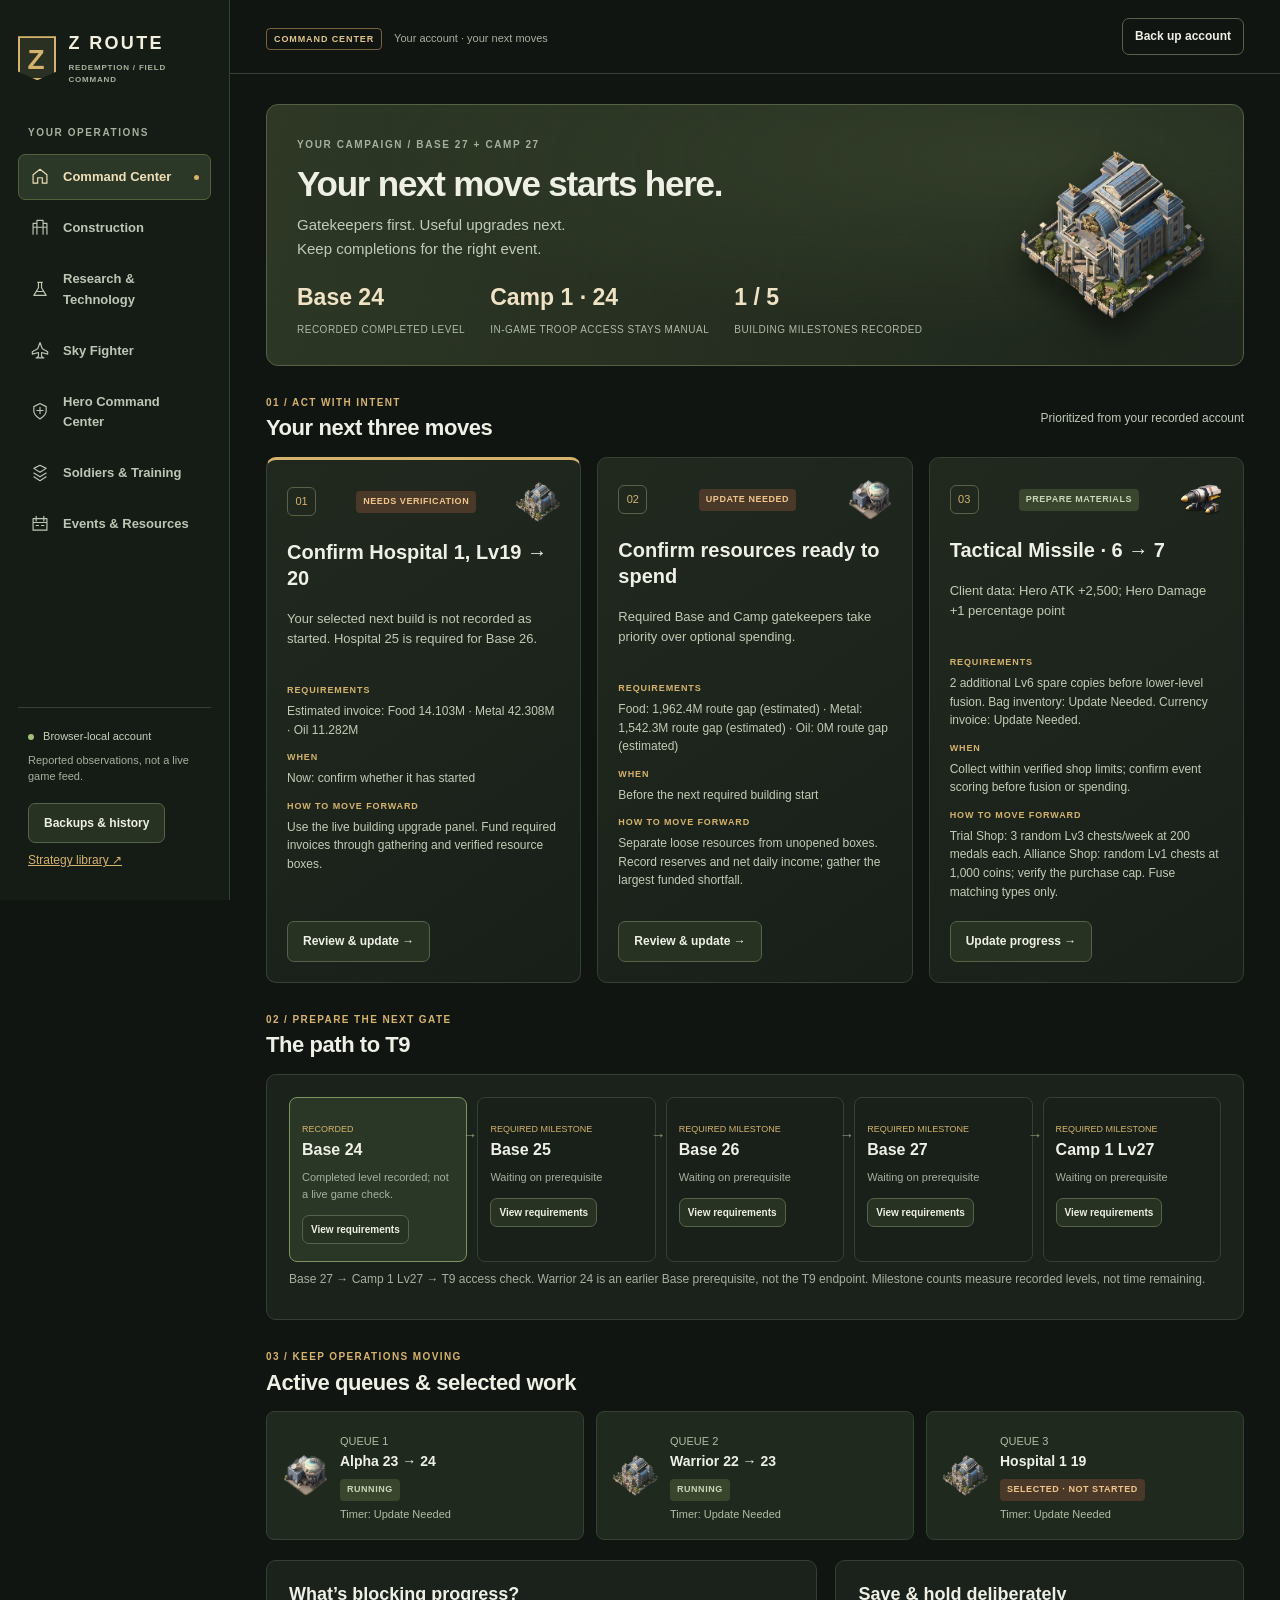
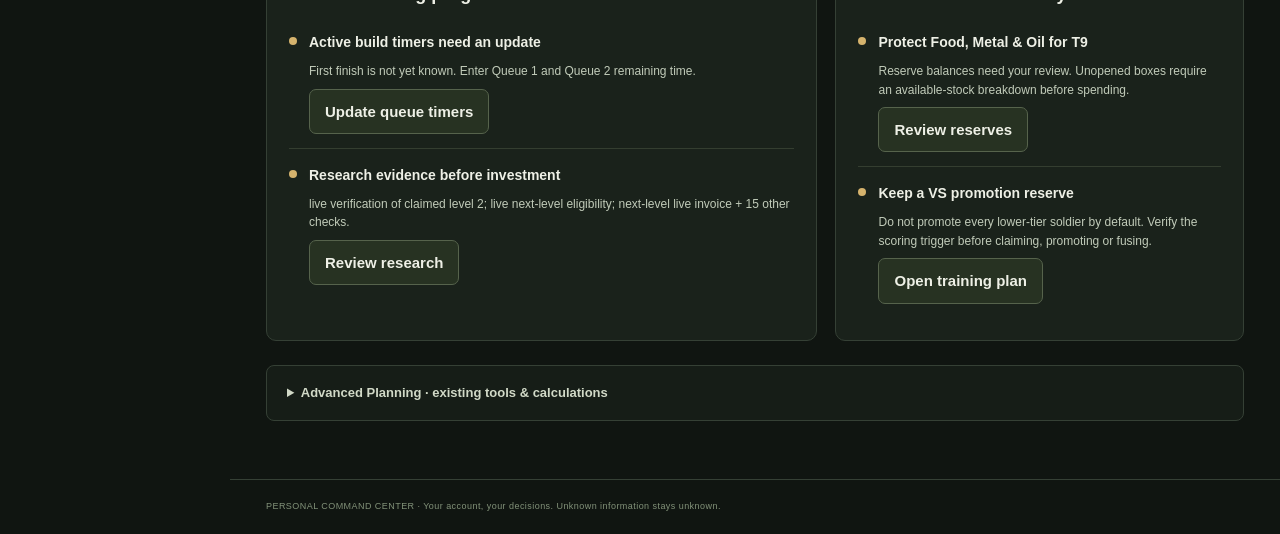
==== commit 1881a88a: "Begin Hero Command Center with saved evidence and non-destructive squad and gear previews" ====
--- a/index.html
+++ b/index.html
@@ -1 +1,2 @@
-<!doctype html><html lang="en"><head><meta charset="utf-8"><meta name="viewport" content="width=device-width,initial-scale=1"><meta name="theme-color" content="#111712"><title>Z Route · My Command Center</title><link rel="stylesheet" href="center.css?v=command1"><script defer src="fighter-data.js?v=redesign6"></script><script defer src="fighter-model.js?v=redesign6"></script><script defer src="center-model.js?v=command1"></script><script defer src="center.js?v=command1"></script></head><body><a class="skip" href="#main">Skip to command view</a><aside class="sidebar"><a class="brand" href="#home"><span class="crest">Z</span><span>Z ROUTE<small>REDEMPTION / FIELD COMMAND</small></span></a><p class="nav-caption">YOUR OPERATIONS</p><nav id="navigation" aria-label="Command Center categories"></nav><div class="side-foot"><span class="signal"></span> Browser-local account<p>Reported observations, not a live game feed.</p><button data-page="backups">Backups & history</button><a href="legacy-guide.html#library">Strategy library ↗</a></div></aside><div class="workspace"><header class="topbar"><div><span class="preview-tag">COMMAND CENTER</span><span class="top-note">Your account · your next moves</span></div><button id="backupTop">Back up account</button></header><main id="main" tabindex="-1"><div id="view"><p class="loading">Connecting your saved account and planning tools…</p></div><p id="centerMessage" role="status" aria-live="polite"></p></main><footer>PERSONAL COMMAND CENTER · Your account, your decisions. Unknown information stays unknown.</footer></div><dialog id="editDialog" aria-labelledby="editTitle"><div class="dialog-top"><div><span class="eyebrow">UPDATE YOUR RECORD</span><h2 id="editTitle">Update account</h2></div><button id="closeEdit" aria-label="Close editor">×</button></div><form id="editForm"></form><p id="editMessage" role="status"></p></dialog><div id="toolOverlay" hidden><div class="tool-head"><strong id="toolTitle">Advanced planning</strong><span>Existing tools · same saved account</span><button id="closeTool">Return to Command Center ×</button></div></div><iframe id="guideEngine" class="engine" src="legacy-guide.html?center=1" title="Retained account editor and strategy library" aria-hidden="true"></iframe><iframe id="commandEngine" class="engine" src="command-dashboard.html?center=1" title="Retained construction, research and forecast tools" aria-hidden="true"></iframe></body></html>
+<!doctype html><html lang="en"><head><meta charset="utf-8"><meta name="viewport" content="width=device-width,initial-scale=1"><meta name="theme-color" content="#111712"><title>Z Route · My Command Center</title><link rel="stylesheet" href="center.css?v=command1"><script defer src="fighter-data.js?v=redesign6"></script><script defer src="fighter-model.js?v=redesign6"></script><script defer src="account-model.js?v=v21m1"></script><script defer src="center-model.js?v=v21m1"></script><script defer src="hero-model.js?v=v21m2"></script><script defer src="center.js?v=v21m2"></script></head><body><a class="skip" href="#main">Skip to command view</a><aside class="sidebar"><a class="brand" href="#home"><span class="crest">Z</span><span>Z ROUTE<small>REDEMPTION / FIELD COMMAND</small></span></a><p class="nav-caption">YOUR OPERATIONS</p><nav id="navigation" aria-label="Command Center categories"></nav><div class="side-foot"><span class="signal"></span> Browser-local account<p>Reported observations, not a live game feed.</p><button data-page="backups">Backups & history</button><a href="legacy-guide.html#library">Strategy library ↗</a></div></aside><div class="workspace"><header class="topbar"><div><span class="preview-tag">COMMAND CENTER</span><span class="top-note">Your account · your next moves</span></div><button id="backupTop">Back up account</button></header><main id="main" tabindex="-1"><div id="view"><p class="loading">Connecting your saved account and planning tools…</p></div><p id="centerMessage" role="status" aria-live="polite"></p></main><footer>PERSONAL COMMAND CENTER · Your account, your decisions. Unknown information stays unknown.</footer></div><dialog id="editDialog" aria-labelledby="editTitle"><div class="dialog-top"><div><span class="eyebrow">UPDATE YOUR RECORD</span><h2 id="editTitle">Update account</h2></div><button id="closeEdit" aria-label="Close editor">×</button></div><form id="editForm"></form><p id="editMessage" role="status"></p></dialog><div id="toolOverlay" hidden><div class="tool-head"><strong id="toolTitle">Advanced planning</strong><span>Existing tools · same saved account</span><button id="closeTool">Return to Command Center ×</button></div></div><iframe id="guideEngine" class="engine" src="legacy-guide.html?center=1" title="Retained account editor and strategy library" aria-hidden="true"></iframe><iframe id="commandEngine" class="engine" src="command-dashboard.html?center=1" title="Retained construction, research and forecast tools" aria-hidden="true"></iframe></body></html>
+
